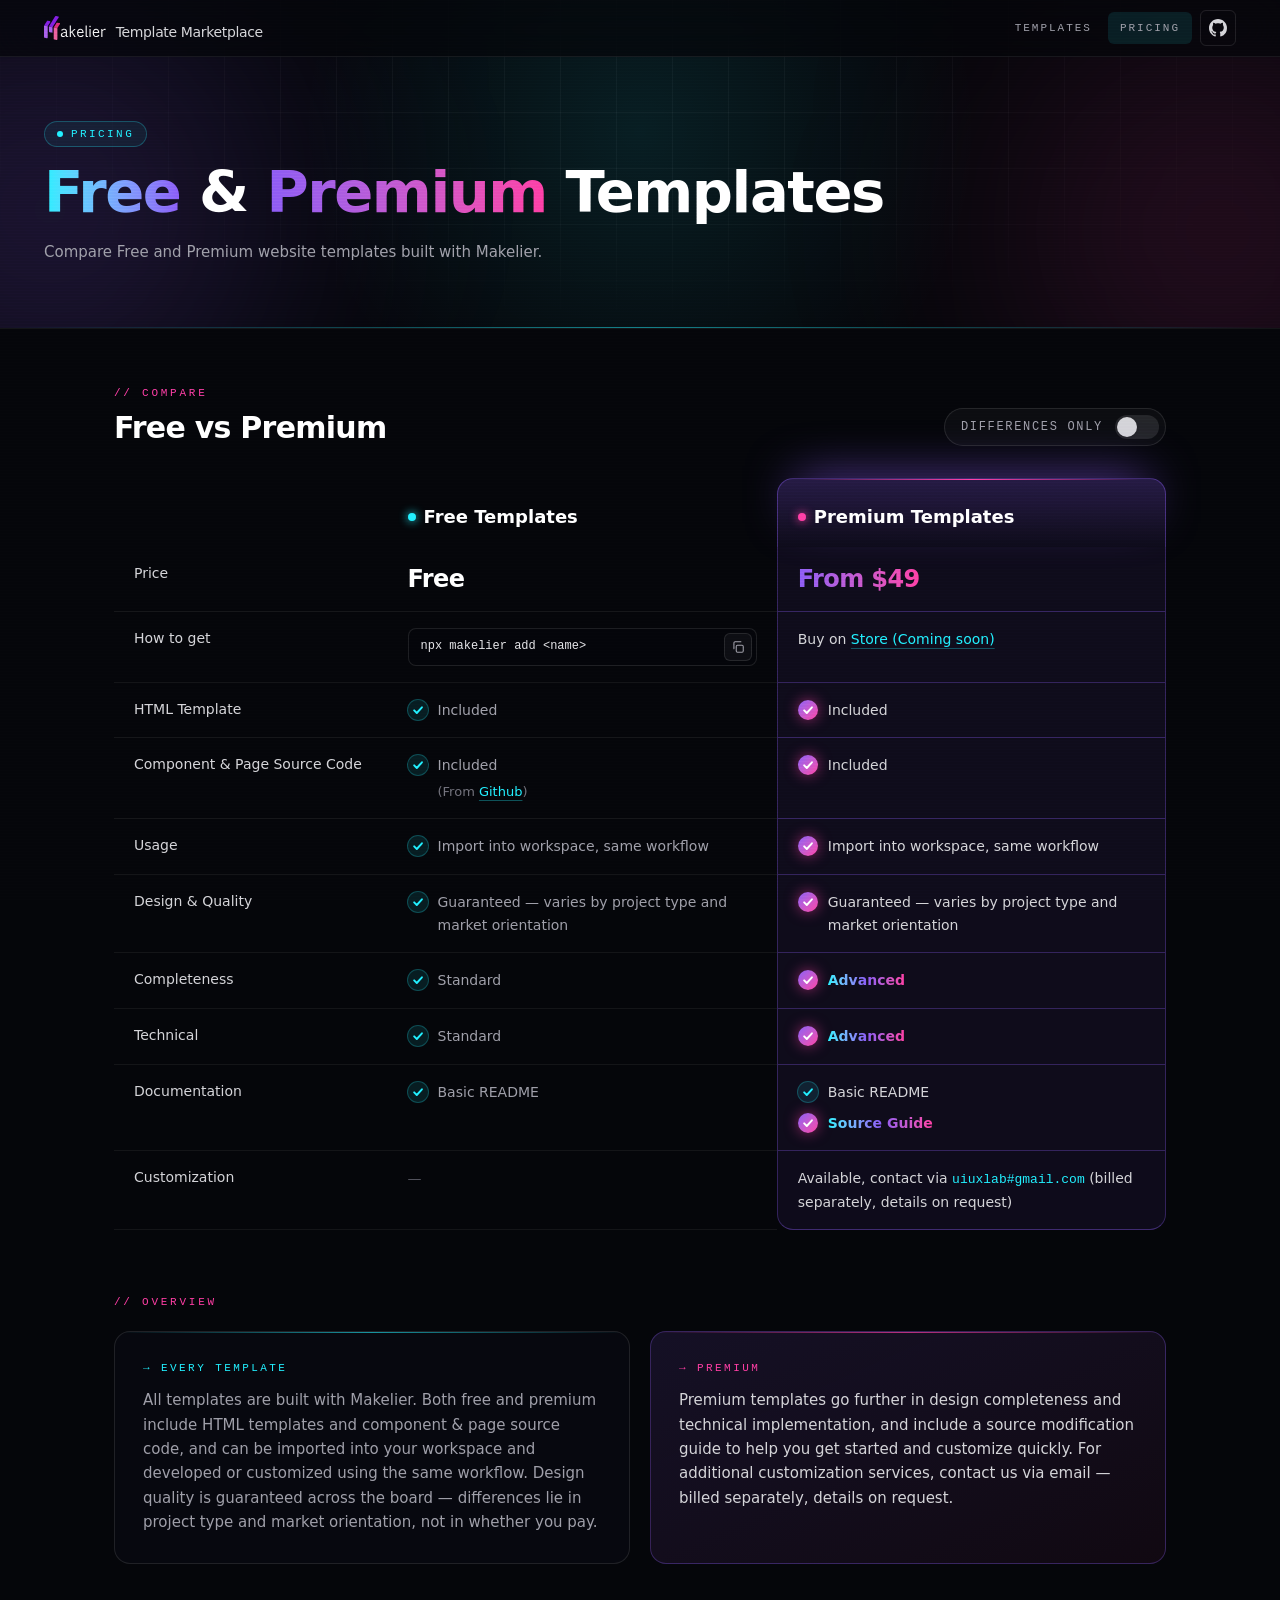
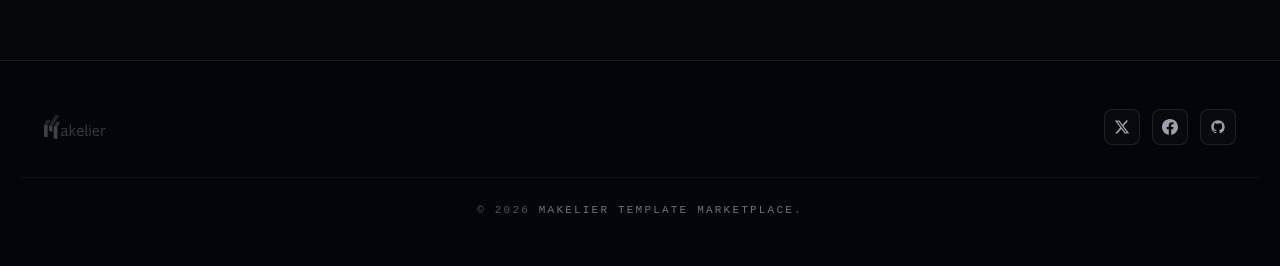
==== pricing.html @ 36bd75e5 "update" ====
<!DOCTYPE html>
<html lang="en-US">
    <head>
        <meta charset="UTF-8">
        <meta name="viewport" content="width=device-width, initial-scale=1">
        <meta name="description" content="Compare Free and Premium website templates built with Makelier.">
        <title>Pricing - Makelier Template Marketplace</title>
        <link rel="stylesheet" href="./assets/pricing-BAOpb6Af.css">
        <link rel="stylesheet" href="./assets/preload-helper-CoSiO9ec.css">
    </head>
    <body class="mkl-page mkl-page--pricing">
        <div
            class="mkl-catalog-root mkl:relative mkl:min-h-screen mkl:overflow-x-clip mkl:bg-ink-950 mkl:font-sans mkl:text-zinc-300">
            <div
                aria-hidden="true"
                class="mkl:pointer-events-none mkl:fixed mkl:inset-0 mkl:z-[70] mkl:opacity-[.06] mkl:mix-blend-overlay mkl:bg-[repeating-linear-gradient(0deg,#fff_0,#fff_1px,transparent_1px,transparent_3px)]"></div>
            <nav
                data-component="site-nav"
                class="mkl:fixed mkl:inset-x-0 mkl:top-0 mkl:z-50 mkl:border-b mkl:border-white/[0.06] mkl:bg-ink-950/70 mkl:backdrop-blur-xl">
                <div
                    class="mkl:mx-auto mkl:flex mkl:h-14 mkl:w-full mkl:max-w-[1240px] mkl:items-center mkl:justify-between mkl:px-6">
                    <a
                        href="./"
                        class="mkl:inline-flex mkl:items-center mkl:gap-2.5 mkl:text-zinc-100 mkl:transition-opacity mkl:hover:opacity-80"
                        title="Makelier Template Marketplace">
                        <svg
                            data-component="logo"
                            class="mkl:h-6 mkl:w-auto mkl:shrink-0"
                            xmlns="http://www.w3.org/2000/svg"
                            height="24"
                            viewBox="0 0 2645 1029">
                            <path
                                fill-rule="evenodd"
                                fill="currentColor"
                                d="M2634.275,605.662 C2627.975,603.984 2619.993,603.142 2610.337,603.142 C2582.407,603.142 2559.203,609.442 2540.728,622.041 C2522.248,634.640 2510.382,647.032 2505.136,659.208 L2505.136,897.327 L2455.370,897.327 L2455.370,604.087 C2454.947,576.1000 2454.317,561.359 2453.480,557.156 L2500.411,557.156 C2501.878,562.619 2502.980,569.913 2503.718,579.047 C2504.452,588.181 2504.821,600.101 2504.821,614.796 C2520.988,595.480 2539.940,580.149 2561.673,568.810 C2583.406,557.471 2606.030,551.802 2629.550,551.802 C2632.276,551.802 2635.165,552.013 2638.212,552.432 C2641.253,552.855 2643.512,553.273 2644.984,553.692 L2634.275,605.662 ZM2235.833,861.421 C2257.458,861.421 2276.357,856.908 2292.529,847.877 C2308.696,838.851 2323.603,825.410 2337.255,807.560 L2373.162,836.538 C2358.250,856.278 2340.139,872.287 2318.829,884.571 C2297.514,896.855 2269.639,902.997 2235.204,902.997 C2190.684,902.997 2154.885,887.199 2127.798,855.594 C2100.710,823.993 2087.166,779.424 2087.166,721.887 C2087.166,671.703 2099.450,630.811 2124.018,599.205 C2148.586,567.605 2184.596,551.802 2232.054,551.802 C2272.159,551.802 2303.868,562.826 2327.176,584.874 C2350.484,606.922 2363.604,637.686 2366.547,677.161 C2367.807,692.073 2368.122,707.714 2367.492,724.092 L2139.452,724.092 C2139.452,761.682 2148.059,793.967 2165.279,820.946 C2182.495,847.931 2206.014,861.421 2235.833,861.421 ZM2316.782,690.075 C2315.940,662.987 2309.222,639.679 2296.623,620.151 C2284.024,600.623 2262.291,590.859 2231.424,590.859 C2201.816,590.859 2179.453,600.992 2164.335,621.253 C2149.216,641.520 2141.130,664.459 2140.082,690.075 L2316.782,690.075 ZM1974.721,477.153 C1966.738,477.153 1959.759,474.269 1953.775,468.491 C1947.790,462.719 1944.798,455.528 1944.798,446.916 C1944.798,439.356 1947.525,432.427 1952.988,426.128 C1958.445,419.828 1965.690,416.678 1974.721,416.678 C1983.540,416.678 1990.627,419.828 1995.981,426.128 C2001.336,432.427 2004.013,439.356 2004.013,446.916 C2004.013,455.528 2001.070,462.719 1995.194,468.491 C1989.313,474.269 1982.487,477.153 1974.721,477.153 ZM1865.740,898.115 C1860.700,899.478 1855.661,900.526 1850.621,901.265 C1845.582,901.998 1840.857,902.367 1836.447,902.367 C1820.069,902.367 1807.312,897.121 1798.178,886.618 C1789.044,876.121 1784.477,860.476 1784.477,839.687 L1784.477,403.764 L1834.243,403.764 L1834.243,827.718 C1834.243,840.529 1836.762,849.245 1841.802,853.861 C1846.842,858.482 1855.661,860.791 1868.260,860.791 C1869.938,860.791 1872.404,860.687 1875.662,860.476 C1878.915,860.269 1882.222,859.954 1885.583,859.531 L1892.828,888.508 C1889.048,890.191 1884.845,891.870 1880.229,893.548 C1875.608,895.231 1870.780,896.752 1865.740,898.115 ZM1564.626,861.421 C1586.250,861.421 1605.149,856.908 1621.321,847.877 C1637.488,838.851 1652.395,825.410 1666.047,807.560 L1701.954,836.538 C1687.042,856.278 1668.931,872.287 1647.621,884.571 C1626.306,896.855 1598.431,902.997 1563.996,902.997 C1519.476,902.997 1483.677,887.199 1456.590,855.594 C1429.502,823.993 1415.958,779.424 1415.958,721.887 C1415.958,671.703 1428.242,630.811 1452.810,599.205 C1477.378,567.605 1513.388,551.802 1560.846,551.802 C1600.951,551.802 1632.660,562.826 1655.968,584.874 C1679.276,606.922 1692.396,637.686 1695.339,677.161 C1696.599,692.073 1696.914,707.714 1696.284,724.092 L1468.244,724.092 C1468.244,761.682 1476.851,793.967 1494.072,820.946 C1511.287,847.931 1534.806,861.421 1564.626,861.421 ZM1645.574,690.075 C1644.732,662.987 1638.014,639.679 1625.415,620.151 C1612.816,600.623 1591.083,590.859 1560.216,590.859 C1530.608,590.859 1508.245,600.992 1493.127,621.253 C1478.008,641.520 1469.922,664.459 1468.874,690.075 L1645.574,690.075 ZM1302.883,897.327 L1188.233,705.509 L1153.585,735.116 L1153.585,897.327 L1103.820,897.327 L1103.820,403.764 L1153.585,403.764 L1153.585,688.500 L1295.008,557.156 L1355.483,557.156 L1218.155,681.256 L1361.783,897.327 L1302.883,897.327 ZM986.650,902.997 C975.099,902.997 964.651,898.637 955.310,889.926 C945.964,881.215 940.240,866.145 938.144,844.727 L936.254,844.727 C918.822,864.049 899.766,878.587 879.086,888.351 C858.401,898.115 836.299,902.997 812.784,902.997 C784.644,902.997 762.335,895.595 745.853,880.791 C729.366,865.988 721.127,844.624 721.127,816.694 C721.127,786.880 730.576,762.519 749.475,743.621 C768.373,724.722 793.778,710.972 825.698,702.359 C857.614,693.751 893.521,689.445 933.419,689.445 L933.419,662.987 C933.419,635.063 927.484,616.056 915.623,605.977 C903.758,595.898 888.270,590.859 869.165,590.859 C845.015,590.859 823.700,595.849 805.225,605.820 C786.745,615.796 773.305,624.669 764.909,632.435 L738.766,598.733 C749.475,587.605 766.902,576.1000 791.051,566.921 C815.196,556.841 841.654,551.802 870.425,551.802 C904.648,551.802 931.948,560.518 952.318,577.945 C972.894,595.376 983.185,619.629 983.185,650.703 L983.185,802.206 C983.185,828.033 985.282,844.781 989.484,852.444 C993.682,860.111 1001.138,863.940 1011.848,863.940 C1018.984,863.940 1026.228,863.207 1033.581,861.735 L1041.455,884.729 C1035.786,890.191 1027.754,894.601 1017.360,897.957 C1006.965,901.314 996.729,902.997 986.650,902.997 ZM933.419,717.163 C886.173,717.793 848.111,725.775 819.241,741.101 C790.367,756.431 775.933,778.479 775.933,807.245 C775.933,825.095 780.815,838.221 790.579,846.617 C800.343,855.018 813.621,859.216 830.423,859.216 C851.418,859.216 871.788,854.491 891.528,845.042 C911.263,835.593 925.230,826.882 933.419,818.899 L933.419,717.163 ZM1999.604,897.327 L1949.838,897.327 L1949.838,557.156 L1999.604,557.156 L1999.604,897.327 Z"></path>
                            <path
                                fill-rule="evenodd"
                                stroke-width="0px"
                                stroke-linecap="butt"
                                stroke-linejoin="miter"
                                fill="rgb(130, 31, 225)"
                                d="M0.756,417.115 L126.853,215.074 C126.853,215.074 133.839,202.717 160.376,207.380 C162.193,207.554 260.369,225.499 260.369,225.499 C260.369,225.499 280.713,235.756 269.485,263.868 C269.469,264.178 159.327,441.260 159.327,441.260 L0.756,417.115 "></path>
                            <path
                                fill-rule="evenodd"
                                stroke-width="0px"
                                stroke-linecap="butt"
                                stroke-linejoin="miter"
                                fill="rgb(168, 96, 235)"
                                d="M0.756,417.115 L1.301,908.302 C1.301,908.302 1.769,924.969 20.705,927.881 C21.507,928.177 136.252,948.819 136.252,948.819 C136.252,948.819 159.633,950.320 159.452,909.422 C159.722,907.855 159.327,441.260 159.327,441.260 L0.756,417.115 Z"></path>
                            <path
                                fill-rule="evenodd"
                                stroke-width="0px"
                                stroke-linecap="butt"
                                stroke-linejoin="miter"
                                fill="rgb(168, 96, 235)"
                                d="M207.586,454.287 L214.813,680.487 C214.813,680.487 217.021,694.510 243.508,699.455 C245.271,699.930 343.500,717.574 343.500,717.574 C343.500,717.574 366.149,715.108 365.493,684.843 C365.588,684.547 364.548,487.319 364.548,487.319 L207.586,454.287 "></path>
                            <path
                                fill-rule="evenodd"
                                stroke-width="0px"
                                stroke-linecap="butt"
                                stroke-linejoin="miter"
                                fill="rgb(130, 31, 225)"
                                d="M207.586,454.287 L480.355,12.626 C480.355,12.626 486.639,-2.818 505.392,1.100 C506.248,1.104 620.940,22.037 620.940,22.037 C620.940,22.037 643.362,28.837 628.848,67.072 C628.552,68.634 364.548,487.319 364.548,487.319 L207.586,454.287 Z"></path>
                            <path
                                fill-rule="evenodd"
                                stroke-width="0px"
                                stroke-linecap="butt"
                                stroke-linejoin="miter"
                                fill="rgb(219, 45, 122)"
                                d="M416.420,496.788 L542.517,294.747 C542.517,294.747 549.502,282.390 576.040,287.053 C577.857,287.227 676.033,305.172 676.033,305.172 C676.033,305.172 696.377,315.428 685.148,343.540 C685.133,343.850 574.991,520.932 574.991,520.932 L416.420,496.788 "></path>
                            <path
                                fill-rule="evenodd"
                                stroke-width="0px"
                                stroke-linecap="butt"
                                stroke-linejoin="miter"
                                fill="rgb(235, 96, 158)"
                                d="M416.420,496.788 L416.965,987.974 C416.965,987.974 417.433,1004.642 436.368,1007.554 C437.171,1007.849 551.916,1028.491 551.916,1028.491 C551.916,1028.491 575.297,1029.992 575.116,989.094 C575.386,987.527 574.991,520.932 574.991,520.932 L416.420,496.788 Z"></path>
                        </svg>
                        <span
                            class="mkl:font-sans mkl:text-xs mkl:font-medium mkl:tracking-tight mkl:text-zinc-300 mkl:whitespace-nowrap mkl:sm:text-sm mkl:pt-2">Template Marketplace</span>
                    </a>
                    <div
                        class="mkl:flex mkl:items-center mkl:gap-0.5 mkl:font-mono mkl:text-[11px] mkl:uppercase mkl:tracking-[.18em] mkl:sm:gap-1"><a
                        href="./"
                        class="mkl:rounded-md mkl:px-3 mkl:py-2 mkl:text-zinc-400 mkl:transition-colors mkl:hover:text-neon-cyan">Templates</a><a
                        href="./pricing.html"
                        aria-current="page"
                        class="mkl:rounded-md mkl:px-2.5 mkl:py-2 mkl:text-zinc-400 mkl:transition-colors mkl:hover:text-neon-cyan mkl:bg-neon-cyan/10 mkl:text-neon-cyan mkl:sm:px-3">Pricing</a><a
                        href="https://github.com/xizon/Makelier"
                        target="_blank"
                        rel="noopener"
                        class="mkl:ml-1 mkl:inline-flex mkl:size-9 mkl:items-center mkl:justify-center mkl:rounded-md mkl:border mkl:border-white/10 mkl:text-zinc-300 mkl:transition-colors mkl:hover:border-neon-cyan/50 mkl:hover:text-neon-cyan mkl:hover:shadow-[0_0_18px_-4px_rgba(34,240,255,.6)] mkl:focus-visible:outline-2 mkl:focus-visible:outline-neon-cyan"><svg width="20" class="mkl:size-[18px]" viewBox="0 0 16 16" fill="currentColor" aria-hidden="true"><path
                        d="M8 0C3.58 0 0 3.58 0 8c0 3.54 2.29 6.53 5.47 7.59.4.07.55-.17.55-.38 0-.19-.01-.82-.01-1.49-2.01.37-2.53-.49-2.69-.94-.09-.23-.48-.94-.82-1.13-.28-.15-.68-.52-.01-.53.63-.01 1.08.58 1.23.82.72 1.21 1.87.87 2.33.66.07-.52.28-.87.51-1.07-1.78-.2-3.64-.89-3.64-3.95 0-.87.31-1.59.82-2.15-.08-.2-.36-1.02.08-2.12 0 0 .67-.21 2.2.82.64-.18 1.32-.27 2-.27.68 0 1.36.09 2 .27 1.53-1.04 2.2-.82 2.2-.82.44 1.1.16 1.92.08 2.12.51.56.82 1.27.82 2.15 0 3.07-1.87 3.75-3.65 3.95.29.25.54.73.54 1.48 0 1.07-.01 1.93-.01 2.2 0 .21.15.46.55.38A8.013 8.013 0 0016 8c0-4.42-3.58-8-8-8z"></path></svg></a></div>
                </div>
            </nav>
            <header
                data-component="pricing-hero"
                id="mkl-pricing-hero"
                class="mkl:relative mkl:isolate mkl:overflow-hidden mkl:border-b mkl:border-white/[0.06] mkl:pt-14">
                <div aria-hidden="true" class="mkl:pointer-events-none mkl:absolute mkl:inset-0 mkl:-z-10">
                    <div
                        class="mkl:absolute mkl:inset-0 mkl:bg-[linear-gradient(rgba(255,255,255,.04)_1px,transparent_1px),linear-gradient(90deg,rgba(255,255,255,.04)_1px,transparent_1px)] mkl:bg-[size:56px_56px] mkl:[mask-image:radial-gradient(ellipse_75%_90%_at_50%_30%,#000_25%,transparent_80%)]"></div>
                    <div
                        class="mkl:absolute mkl:inset-0 mkl:bg-[radial-gradient(520px_circle_at_var(--mx,50%)_var(--my,40%),rgba(34,240,255,.10),transparent_65%)]"></div>
                    <div
                        class="mkl:absolute mkl:-left-40 mkl:top-0 mkl:size-[420px] mkl:rounded-full mkl:bg-neon-violet/20 mkl:blur-[130px]"></div>
                    <div
                        class="mkl:absolute mkl:-right-32 mkl:top-10 mkl:size-[380px] mkl:rounded-full mkl:bg-neon-pink/15 mkl:blur-[130px]"></div>
                    <div
                        class="mkl:absolute mkl:inset-x-0 mkl:bottom-0 mkl:h-px mkl:bg-linear-to-r mkl:from-transparent mkl:via-neon-cyan/50 mkl:to-transparent"></div>
                </div>
                <div class="mkl:mx-auto mkl:w-full mkl:max-w-[1240px] mkl:px-6 mkl:py-14 mkl:sm:py-16">
                    <p
                        data-hero-in="true"
                        class="mkl:mb-4 mkl:inline-flex mkl:items-center mkl:gap-2 mkl:rounded-full mkl:border mkl:border-neon-cyan/25 mkl:bg-neon-cyan/[0.06] mkl:px-3 mkl:py-1 mkl:font-mono mkl:text-[11px] mkl:uppercase mkl:tracking-[.22em] mkl:text-neon-cyan"><span class="mkl:size-1.5 mkl:animate-pulse-dot mkl:rounded-full mkl:bg-neon-cyan"></span>Pricing</p>
                    <h1
                        data-hero-in="true"
                        class="mkl:text-[clamp(2.1rem,4.6vw,3.6rem)] mkl:font-extrabold mkl:leading-[1.05] mkl:tracking-tight mkl:text-white"><span
                        class="mkl:bg-linear-to-r mkl:from-neon-cyan mkl:to-neon-violet mkl:bg-clip-text mkl:text-transparent">Free</span> &amp; <span
                        class="mkl:bg-linear-to-r mkl:from-neon-violet mkl:to-neon-pink mkl:bg-clip-text mkl:text-transparent">Premium</span> Templates</h1>
                    <p
                        data-hero-in="true"
                        class="mkl:mt-4 mkl:max-w-xl mkl:text-[15px] mkl:leading-relaxed mkl:text-zinc-400">Compare Free and Premium website templates built with Makelier.</p>
                </div>
            </header>
            <main class="mkl:relative">
                <section
                    data-component="pricing-table"
                    class="mkl:mx-auto mkl:w-full mkl:max-w-[1100px] mkl:px-6 mkl:pb-16 mkl:pt-14"
                    aria-labelledby="mkl-pricing-table-title">
                    <div
                        class="mkl:mb-8 mkl:flex mkl:flex-col mkl:gap-4 mkl:sm:flex-row mkl:sm:items-end mkl:sm:justify-between">
                        <div>
                            <p
                                class="mkl:font-mono mkl:text-[11px] mkl:uppercase mkl:tracking-[.25em] mkl:text-neon-pink">// Compare</p>
                            <h2
                                id="mkl-pricing-table-title"
                                class="mkl:mt-2 mkl:text-2xl mkl:font-bold mkl:tracking-tight mkl:text-white mkl:sm:text-3xl">Free vs Premium</h2>
                        </div>
                        <div class="mkl:flex mkl:flex-wrap mkl:items-center mkl:gap-3">
                            <div
                                role="group"
                                class="mkl:inline-flex mkl:rounded-full mkl:border mkl:border-white/10 mkl:bg-white/[0.03] mkl:p-1 mkl:md:hidden">
                                <button
                                    type="button"
                                    data-view-btn="free"
                                    aria-pressed="true"
                                    class="mkl:cursor-pointer mkl:rounded-full mkl:px-4 mkl:py-1.5 mkl:font-mono mkl:text-xs mkl:uppercase mkl:tracking-[.14em] mkl:text-zinc-400 mkl:transition-[color,background-color] mkl:aria-pressed:bg-neon-cyan mkl:aria-pressed:text-ink-950">Free</button>
                                <button
                                    type="button"
                                    data-view-btn="premium"
                                    aria-pressed="false"
                                    class="mkl:cursor-pointer mkl:rounded-full mkl:px-4 mkl:py-1.5 mkl:font-mono mkl:text-xs mkl:uppercase mkl:tracking-[.14em] mkl:text-zinc-400 mkl:transition-[color,background-color] mkl:aria-pressed:bg-neon-pink mkl:aria-pressed:text-white">Premium</button>
                            </div>
                            <button
                                id="mkl-diff-toggle"
                                type="button"
                                role="switch"
                                aria-checked="false"
                                class="mkl:group mkl:inline-flex mkl:cursor-pointer mkl:items-center mkl:gap-3 mkl:rounded-full mkl:border mkl:border-white/10 mkl:bg-white/[0.03] mkl:py-1.5 mkl:pl-4 mkl:pr-1.5 mkl:font-mono mkl:text-xs mkl:uppercase mkl:tracking-[.14em] mkl:text-zinc-400 mkl:transition-colors mkl:hover:border-white/25 mkl:hover:text-white mkl:focus-visible:outline-2 mkl:focus-visible:outline-offset-2 mkl:focus-visible:outline-neon-cyan mkl:aria-checked:border-neon-cyan/40 mkl:aria-checked:text-neon-cyan">Differences only<span
                                class="mkl:relative mkl:h-6 mkl:w-11 mkl:rounded-full mkl:bg-white/10 mkl:transition-colors mkl:duration-300 mkl:group-aria-checked:bg-neon-cyan/80"><span
                                class="mkl:absolute mkl:left-0.5 mkl:top-0.5 mkl:size-5 mkl:rounded-full mkl:bg-zinc-300 mkl:shadow mkl:transition-all mkl:duration-300 mkl:group-aria-checked:left-[22px] mkl:group-aria-checked:bg-ink-950"></span></span></button>
                        </div>
                    </div>
                    <table
                        id="mkl-pricing-table"
                        data-view="free"
                        class="mkl:group/table mkl:w-full mkl:table-fixed mkl:border-separate mkl:border-spacing-0 mkl:text-left">
                        <thead>
                            <tr>
                                <th scope="col" class="mkl:w-[30%] mkl:p-0 mkl:md:w-[26%]"><span class="mkl:sr-only">Feature</span></th>
                                <th
                                    scope="col"
                                    data-col="free"
                                    class="mkl:px-4 mkl:pb-4 mkl:pt-2 mkl:align-bottom mkl:md:px-5 mkl:group-data-[focus=premium]/table:opacity-40 mkl:max-md:group-data-[view=premium]/table:hidden"><span
                                    class="mkl:flex mkl:items-center mkl:gap-2 mkl:text-base mkl:font-semibold mkl:text-white mkl:sm:text-lg"><span
                                    class="mkl:size-2 mkl:rounded-full mkl:bg-neon-cyan mkl:shadow-[0_0_10px_#22f0ff]"
                                    aria-hidden="true"></span>Free Templates</span></th>
                                <th
                                    scope="col"
                                    data-col="premium"
                                    class="mkl:relative mkl:rounded-t-2xl mkl:border-x mkl:border-t mkl:border-neon-violet/40 mkl:bg-linear-to-b mkl:from-neon-violet/25 mkl:to-neon-violet/[0.07] mkl:px-4 mkl:pb-4 mkl:pt-6 mkl:align-bottom mkl:shadow-[0_-18px_50px_-20px_rgba(139,92,246,.7)] mkl:md:px-5 mkl:group-data-[focus=free]/table:opacity-50 mkl:max-md:group-data-[view=free]/table:hidden"><span
                                    aria-hidden="true"
                                    class="mkl:absolute mkl:inset-x-6 mkl:top-0 mkl:h-px mkl:bg-linear-to-r mkl:from-transparent mkl:via-neon-pink mkl:to-transparent"></span><span
                                    class="mkl:flex mkl:items-center mkl:gap-2 mkl:text-base mkl:font-semibold mkl:text-white mkl:sm:text-lg"><span
                                    class="mkl:size-2 mkl:rounded-full mkl:bg-neon-pink mkl:shadow-[0_0_10px_#ff3ea5]"
                                    aria-hidden="true"></span>Premium Templates</span></th>
                            </tr>
                        </thead>
                        <tbody>
                            <tr data-row="true" data-same="false" class="mkl:group/row">
                                <th
                                    scope="row"
                                    class="mkl:border-b mkl:border-white/[0.06] mkl:px-4 mkl:py-4 mkl:text-left mkl:align-top mkl:text-sm mkl:font-medium mkl:text-zinc-300 mkl:transition-colors mkl:duration-200 mkl:group-hover/row:bg-white/[0.04] mkl:group-hover/row:text-white mkl:group-hover/row:shadow-[inset_2px_0_0_#22f0ff] mkl:md:px-5">Price</th>
                                <td
                                    data-col="free"
                                    class="mkl:border-b mkl:border-white/[0.06] mkl:px-4 mkl:py-4 mkl:align-top mkl:text-sm mkl:leading-relaxed mkl:text-zinc-400 mkl:transition-[background-color,opacity,color] mkl:duration-300 mkl:group-hover/row:bg-white/[0.04] mkl:group-hover/row:text-zinc-200 mkl:md:px-5 mkl:group-data-[focus=premium]/table:opacity-40 mkl:max-md:group-data-[view=premium]/table:hidden"><span class="mkl:text-2xl mkl:font-extrabold mkl:tracking-tight mkl:text-white">Free</span></td>
                                <td
                                    data-col="premium"
                                    class="mkl:border-x mkl:border-b mkl:border-neon-violet/30 mkl:bg-neon-violet/[0.07] mkl:px-4 mkl:py-4 mkl:align-top mkl:text-sm mkl:leading-relaxed mkl:text-zinc-300 mkl:transition-[background-color,opacity,color] mkl:duration-300 mkl:group-hover/row:bg-neon-violet/[0.14] mkl:group-hover/row:text-white mkl:md:px-5 mkl:group-data-[focus=free]/table:opacity-50 mkl:max-md:group-data-[view=free]/table:hidden"><span class="mkl:text-2xl mkl:font-extrabold mkl:tracking-tight mkl:text-white"><span
                                    class="mkl:bg-linear-to-r mkl:from-neon-violet mkl:to-neon-pink mkl:bg-clip-text mkl:text-transparent">From $<span data-count="49">49</span></span></span></td>
                            </tr>
                            <tr data-row="true" data-same="false" class="mkl:group/row">
                                <th
                                    scope="row"
                                    class="mkl:border-b mkl:border-white/[0.06] mkl:px-4 mkl:py-4 mkl:text-left mkl:align-top mkl:text-sm mkl:font-medium mkl:text-zinc-300 mkl:transition-colors mkl:duration-200 mkl:group-hover/row:bg-white/[0.04] mkl:group-hover/row:text-white mkl:group-hover/row:shadow-[inset_2px_0_0_#22f0ff] mkl:md:px-5">How to get</th>
                                <td
                                    data-col="free"
                                    class="mkl:border-b mkl:border-white/[0.06] mkl:px-4 mkl:py-4 mkl:align-top mkl:text-sm mkl:leading-relaxed mkl:text-zinc-400 mkl:transition-[background-color,opacity,color] mkl:duration-300 mkl:group-hover/row:bg-white/[0.04] mkl:group-hover/row:text-zinc-200 mkl:md:px-5 mkl:group-data-[focus=premium]/table:opacity-40 mkl:max-md:group-data-[view=premium]/table:hidden"><span
                                    class="mkl:flex mkl:items-center mkl:gap-2 mkl:rounded-lg mkl:border mkl:border-white/10 mkl:bg-ink-950/70 mkl:py-1 mkl:pl-3 mkl:pr-1 mkl:font-mono mkl:text-[12px]"><code
                                    class="mkl:min-w-0 mkl:flex-1 mkl:overflow-x-auto mkl:whitespace-nowrap mkl:text-zinc-200 mkl:[scrollbar-width:none] mkl:[&amp;::-webkit-scrollbar]:hidden">npx makelier add &lt;name&gt;</code><button
                                    type="button"
                                    data-copy="npx makelier add &lt;name>"
                                    class="mkl:inline-flex mkl:shrink-0 mkl:cursor-pointer mkl:items-center mkl:rounded-md mkl:border mkl:border-white/10 mkl:bg-white/[0.04] mkl:p-1.5 mkl:text-zinc-400 mkl:transition-colors mkl:hover:border-neon-cyan/50 mkl:hover:text-neon-cyan mkl:focus-visible:outline-2 mkl:focus-visible:outline-neon-cyan mkl:data-[copied=true]:border-neon-lime/60 mkl:data-[copied=true]:text-neon-lime"><svg
                                    class="mkl:size-3.5"
                                    viewBox="0 0 24 24"
                                    fill="none"
                                    stroke="currentColor"
                                    stroke-width="1.8"
                                    stroke-linecap="round"
                                    stroke-linejoin="round"
                                    aria-hidden="true"><rect x="9" y="9" width="12" height="12" rx="2"></rect><path d="M5 15V5a2 2 0 0 1 2-2h10"></path></svg><span class="mkl-copy__label mkl:sr-only" data-label="Copy">Copy</span></button></span></td>
                                <td
                                    data-col="premium"
                                    class="mkl:border-x mkl:border-b mkl:border-neon-violet/30 mkl:bg-neon-violet/[0.07] mkl:px-4 mkl:py-4 mkl:align-top mkl:text-sm mkl:leading-relaxed mkl:text-zinc-300 mkl:transition-[background-color,opacity,color] mkl:duration-300 mkl:group-hover/row:bg-neon-violet/[0.14] mkl:group-hover/row:text-white mkl:md:px-5 mkl:group-data-[focus=free]/table:opacity-50 mkl:max-md:group-data-[view=free]/table:hidden"><span>Buy on <a
                                    class="mkl:text-neon-cyan mkl:underline mkl:decoration-neon-cyan/30 mkl:underline-offset-4 mkl:transition-colors mkl:hover:decoration-neon-cyan"
                                    href="#store">Store (Coming soon)</a></span></td>
                            </tr>
                            <tr data-row="true" data-same="true" class="mkl:group/row">
                                <th
                                    scope="row"
                                    class="mkl:border-b mkl:border-white/[0.06] mkl:px-4 mkl:py-4 mkl:text-left mkl:align-top mkl:text-sm mkl:font-medium mkl:text-zinc-300 mkl:transition-colors mkl:duration-200 mkl:group-hover/row:bg-white/[0.04] mkl:group-hover/row:text-white mkl:group-hover/row:shadow-[inset_2px_0_0_#22f0ff] mkl:md:px-5">HTML Template</th>
                                <td
                                    data-col="free"
                                    class="mkl:border-b mkl:border-white/[0.06] mkl:px-4 mkl:py-4 mkl:align-top mkl:text-sm mkl:leading-relaxed mkl:text-zinc-400 mkl:transition-[background-color,opacity,color] mkl:duration-300 mkl:group-hover/row:bg-white/[0.04] mkl:group-hover/row:text-zinc-200 mkl:md:px-5 mkl:group-data-[focus=premium]/table:opacity-40 mkl:max-md:group-data-[view=premium]/table:hidden"><span class="mkl:flex mkl:items-start mkl:gap-2.5"><span
                                    aria-hidden="true"
                                    class="mkl:mt-px mkl:inline-grid mkl:size-5 mkl:shrink-0 mkl:place-items-center mkl:rounded-full mkl:bg-neon-cyan/10 mkl:text-neon-cyan mkl:ring-1 mkl:ring-neon-cyan/30"><svg
                                    viewBox="0 0 14 14"
                                    class="mkl:size-3"
                                    fill="none"
                                    stroke="currentColor"
                                    stroke-width="2.2"
                                    stroke-linecap="round"
                                    stroke-linejoin="round"><path data-check="true" pathLength="1" d="M2.5 7.4L5.6 10.5L11.6 3.8"></path></svg></span><span>Included</span></span></td>
                                <td
                                    data-col="premium"
                                    class="mkl:border-x mkl:border-b mkl:border-neon-violet/30 mkl:bg-neon-violet/[0.07] mkl:px-4 mkl:py-4 mkl:align-top mkl:text-sm mkl:leading-relaxed mkl:text-zinc-300 mkl:transition-[background-color,opacity,color] mkl:duration-300 mkl:group-hover/row:bg-neon-violet/[0.14] mkl:group-hover/row:text-white mkl:md:px-5 mkl:group-data-[focus=free]/table:opacity-50 mkl:max-md:group-data-[view=free]/table:hidden"><span class="mkl:flex mkl:items-start mkl:gap-2.5"><span
                                    aria-hidden="true"
                                    class="mkl:mt-px mkl:inline-grid mkl:size-5 mkl:shrink-0 mkl:place-items-center mkl:rounded-full mkl:bg-linear-to-br mkl:from-neon-violet mkl:to-neon-pink mkl:text-white mkl:shadow-[0_0_14px_rgba(255,62,165,.55)]"><svg
                                    viewBox="0 0 14 14"
                                    class="mkl:size-3"
                                    fill="none"
                                    stroke="currentColor"
                                    stroke-width="2.2"
                                    stroke-linecap="round"
                                    stroke-linejoin="round"><path data-check="true" pathLength="1" d="M2.5 7.4L5.6 10.5L11.6 3.8"></path></svg></span><span>Included</span></span></td>
                            </tr>
                            <tr data-row="true" data-same="false" class="mkl:group/row">
                                <th
                                    scope="row"
                                    class="mkl:border-b mkl:border-white/[0.06] mkl:px-4 mkl:py-4 mkl:text-left mkl:align-top mkl:text-sm mkl:font-medium mkl:text-zinc-300 mkl:transition-colors mkl:duration-200 mkl:group-hover/row:bg-white/[0.04] mkl:group-hover/row:text-white mkl:group-hover/row:shadow-[inset_2px_0_0_#22f0ff] mkl:md:px-5">Component &amp; Page Source Code</th>
                                <td
                                    data-col="free"
                                    class="mkl:border-b mkl:border-white/[0.06] mkl:px-4 mkl:py-4 mkl:align-top mkl:text-sm mkl:leading-relaxed mkl:text-zinc-400 mkl:transition-[background-color,opacity,color] mkl:duration-300 mkl:group-hover/row:bg-white/[0.04] mkl:group-hover/row:text-zinc-200 mkl:md:px-5 mkl:group-data-[focus=premium]/table:opacity-40 mkl:max-md:group-data-[view=premium]/table:hidden"><span><span class="mkl:flex mkl:items-start mkl:gap-2.5"><span
                                    aria-hidden="true"
                                    class="mkl:mt-px mkl:inline-grid mkl:size-5 mkl:shrink-0 mkl:place-items-center mkl:rounded-full mkl:bg-neon-cyan/10 mkl:text-neon-cyan mkl:ring-1 mkl:ring-neon-cyan/30"><svg
                                    viewBox="0 0 14 14"
                                    class="mkl:size-3"
                                    fill="none"
                                    stroke="currentColor"
                                    stroke-width="2.2"
                                    stroke-linecap="round"
                                    stroke-linejoin="round"><path data-check="true" pathLength="1" d="M2.5 7.4L5.6 10.5L11.6 3.8"></path></svg></span><span>Included</span></span><span class="mkl:mt-1 mkl:block mkl:pl-[30px] mkl:text-[13px] mkl:text-zinc-500">(From <a
                                    class="mkl:text-neon-cyan mkl:underline mkl:decoration-neon-cyan/30 mkl:underline-offset-4 mkl:transition-colors mkl:hover:decoration-neon-cyan"
                                    href="https://github.com/xizon/Makelier"
                                    target="_blank"
                                    rel="noopener">Github</a>)</span></span></td>
                                <td
                                    data-col="premium"
                                    class="mkl:border-x mkl:border-b mkl:border-neon-violet/30 mkl:bg-neon-violet/[0.07] mkl:px-4 mkl:py-4 mkl:align-top mkl:text-sm mkl:leading-relaxed mkl:text-zinc-300 mkl:transition-[background-color,opacity,color] mkl:duration-300 mkl:group-hover/row:bg-neon-violet/[0.14] mkl:group-hover/row:text-white mkl:md:px-5 mkl:group-data-[focus=free]/table:opacity-50 mkl:max-md:group-data-[view=free]/table:hidden"><span class="mkl:flex mkl:items-start mkl:gap-2.5"><span
                                    aria-hidden="true"
                                    class="mkl:mt-px mkl:inline-grid mkl:size-5 mkl:shrink-0 mkl:place-items-center mkl:rounded-full mkl:bg-linear-to-br mkl:from-neon-violet mkl:to-neon-pink mkl:text-white mkl:shadow-[0_0_14px_rgba(255,62,165,.55)]"><svg
                                    viewBox="0 0 14 14"
                                    class="mkl:size-3"
                                    fill="none"
                                    stroke="currentColor"
                                    stroke-width="2.2"
                                    stroke-linecap="round"
                                    stroke-linejoin="round"><path data-check="true" pathLength="1" d="M2.5 7.4L5.6 10.5L11.6 3.8"></path></svg></span><span>Included</span></span></td>
                            </tr>
                            <tr data-row="true" data-same="true" class="mkl:group/row">
                                <th
                                    scope="row"
                                    class="mkl:border-b mkl:border-white/[0.06] mkl:px-4 mkl:py-4 mkl:text-left mkl:align-top mkl:text-sm mkl:font-medium mkl:text-zinc-300 mkl:transition-colors mkl:duration-200 mkl:group-hover/row:bg-white/[0.04] mkl:group-hover/row:text-white mkl:group-hover/row:shadow-[inset_2px_0_0_#22f0ff] mkl:md:px-5">Usage</th>
                                <td
                                    data-col="free"
                                    class="mkl:border-b mkl:border-white/[0.06] mkl:px-4 mkl:py-4 mkl:align-top mkl:text-sm mkl:leading-relaxed mkl:text-zinc-400 mkl:transition-[background-color,opacity,color] mkl:duration-300 mkl:group-hover/row:bg-white/[0.04] mkl:group-hover/row:text-zinc-200 mkl:md:px-5 mkl:group-data-[focus=premium]/table:opacity-40 mkl:max-md:group-data-[view=premium]/table:hidden"><span class="mkl:flex mkl:items-start mkl:gap-2.5"><span
                                    aria-hidden="true"
                                    class="mkl:mt-px mkl:inline-grid mkl:size-5 mkl:shrink-0 mkl:place-items-center mkl:rounded-full mkl:bg-neon-cyan/10 mkl:text-neon-cyan mkl:ring-1 mkl:ring-neon-cyan/30"><svg
                                    viewBox="0 0 14 14"
                                    class="mkl:size-3"
                                    fill="none"
                                    stroke="currentColor"
                                    stroke-width="2.2"
                                    stroke-linecap="round"
                                    stroke-linejoin="round"><path data-check="true" pathLength="1" d="M2.5 7.4L5.6 10.5L11.6 3.8"></path></svg></span><span>Import into workspace, same workflow</span></span></td>
                                <td
                                    data-col="premium"
                                    class="mkl:border-x mkl:border-b mkl:border-neon-violet/30 mkl:bg-neon-violet/[0.07] mkl:px-4 mkl:py-4 mkl:align-top mkl:text-sm mkl:leading-relaxed mkl:text-zinc-300 mkl:transition-[background-color,opacity,color] mkl:duration-300 mkl:group-hover/row:bg-neon-violet/[0.14] mkl:group-hover/row:text-white mkl:md:px-5 mkl:group-data-[focus=free]/table:opacity-50 mkl:max-md:group-data-[view=free]/table:hidden"><span class="mkl:flex mkl:items-start mkl:gap-2.5"><span
                                    aria-hidden="true"
                                    class="mkl:mt-px mkl:inline-grid mkl:size-5 mkl:shrink-0 mkl:place-items-center mkl:rounded-full mkl:bg-linear-to-br mkl:from-neon-violet mkl:to-neon-pink mkl:text-white mkl:shadow-[0_0_14px_rgba(255,62,165,.55)]"><svg
                                    viewBox="0 0 14 14"
                                    class="mkl:size-3"
                                    fill="none"
                                    stroke="currentColor"
                                    stroke-width="2.2"
                                    stroke-linecap="round"
                                    stroke-linejoin="round"><path data-check="true" pathLength="1" d="M2.5 7.4L5.6 10.5L11.6 3.8"></path></svg></span><span>Import into workspace, same workflow</span></span></td>
                            </tr>
                            <tr data-row="true" data-same="true" class="mkl:group/row">
                                <th
                                    scope="row"
                                    class="mkl:border-b mkl:border-white/[0.06] mkl:px-4 mkl:py-4 mkl:text-left mkl:align-top mkl:text-sm mkl:font-medium mkl:text-zinc-300 mkl:transition-colors mkl:duration-200 mkl:group-hover/row:bg-white/[0.04] mkl:group-hover/row:text-white mkl:group-hover/row:shadow-[inset_2px_0_0_#22f0ff] mkl:md:px-5">Design &amp; Quality</th>
                                <td
                                    data-col="free"
                                    class="mkl:border-b mkl:border-white/[0.06] mkl:px-4 mkl:py-4 mkl:align-top mkl:text-sm mkl:leading-relaxed mkl:text-zinc-400 mkl:transition-[background-color,opacity,color] mkl:duration-300 mkl:group-hover/row:bg-white/[0.04] mkl:group-hover/row:text-zinc-200 mkl:md:px-5 mkl:group-data-[focus=premium]/table:opacity-40 mkl:max-md:group-data-[view=premium]/table:hidden"><span class="mkl:flex mkl:items-start mkl:gap-2.5"><span
                                    aria-hidden="true"
                                    class="mkl:mt-px mkl:inline-grid mkl:size-5 mkl:shrink-0 mkl:place-items-center mkl:rounded-full mkl:bg-neon-cyan/10 mkl:text-neon-cyan mkl:ring-1 mkl:ring-neon-cyan/30"><svg
                                    viewBox="0 0 14 14"
                                    class="mkl:size-3"
                                    fill="none"
                                    stroke="currentColor"
                                    stroke-width="2.2"
                                    stroke-linecap="round"
                                    stroke-linejoin="round"><path data-check="true" pathLength="1" d="M2.5 7.4L5.6 10.5L11.6 3.8"></path></svg></span><span>Guaranteed — varies by project type and market orientation</span></span></td>
                                <td
                                    data-col="premium"
                                    class="mkl:border-x mkl:border-b mkl:border-neon-violet/30 mkl:bg-neon-violet/[0.07] mkl:px-4 mkl:py-4 mkl:align-top mkl:text-sm mkl:leading-relaxed mkl:text-zinc-300 mkl:transition-[background-color,opacity,color] mkl:duration-300 mkl:group-hover/row:bg-neon-violet/[0.14] mkl:group-hover/row:text-white mkl:md:px-5 mkl:group-data-[focus=free]/table:opacity-50 mkl:max-md:group-data-[view=free]/table:hidden"><span class="mkl:flex mkl:items-start mkl:gap-2.5"><span
                                    aria-hidden="true"
                                    class="mkl:mt-px mkl:inline-grid mkl:size-5 mkl:shrink-0 mkl:place-items-center mkl:rounded-full mkl:bg-linear-to-br mkl:from-neon-violet mkl:to-neon-pink mkl:text-white mkl:shadow-[0_0_14px_rgba(255,62,165,.55)]"><svg
                                    viewBox="0 0 14 14"
                                    class="mkl:size-3"
                                    fill="none"
                                    stroke="currentColor"
                                    stroke-width="2.2"
                                    stroke-linecap="round"
                                    stroke-linejoin="round"><path data-check="true" pathLength="1" d="M2.5 7.4L5.6 10.5L11.6 3.8"></path></svg></span><span>Guaranteed — varies by project type and market orientation</span></span></td>
                            </tr>
                            <tr data-row="true" data-same="false" class="mkl:group/row">
                                <th
                                    scope="row"
                                    class="mkl:border-b mkl:border-white/[0.06] mkl:px-4 mkl:py-4 mkl:text-left mkl:align-top mkl:text-sm mkl:font-medium mkl:text-zinc-300 mkl:transition-colors mkl:duration-200 mkl:group-hover/row:bg-white/[0.04] mkl:group-hover/row:text-white mkl:group-hover/row:shadow-[inset_2px_0_0_#22f0ff] mkl:md:px-5">Completeness</th>
                                <td
                                    data-col="free"
                                    class="mkl:border-b mkl:border-white/[0.06] mkl:px-4 mkl:py-4 mkl:align-top mkl:text-sm mkl:leading-relaxed mkl:text-zinc-400 mkl:transition-[background-color,opacity,color] mkl:duration-300 mkl:group-hover/row:bg-white/[0.04] mkl:group-hover/row:text-zinc-200 mkl:md:px-5 mkl:group-data-[focus=premium]/table:opacity-40 mkl:max-md:group-data-[view=premium]/table:hidden"><span class="mkl:flex mkl:items-start mkl:gap-2.5"><span
                                    aria-hidden="true"
                                    class="mkl:mt-px mkl:inline-grid mkl:size-5 mkl:shrink-0 mkl:place-items-center mkl:rounded-full mkl:bg-neon-cyan/10 mkl:text-neon-cyan mkl:ring-1 mkl:ring-neon-cyan/30"><svg
                                    viewBox="0 0 14 14"
                                    class="mkl:size-3"
                                    fill="none"
                                    stroke="currentColor"
                                    stroke-width="2.2"
                                    stroke-linecap="round"
                                    stroke-linejoin="round"><path data-check="true" pathLength="1" d="M2.5 7.4L5.6 10.5L11.6 3.8"></path></svg></span><span>Standard</span></span></td>
                                <td
                                    data-col="premium"
                                    class="mkl:border-x mkl:border-b mkl:border-neon-violet/30 mkl:bg-neon-violet/[0.07] mkl:px-4 mkl:py-4 mkl:align-top mkl:text-sm mkl:leading-relaxed mkl:text-zinc-300 mkl:transition-[background-color,opacity,color] mkl:duration-300 mkl:group-hover/row:bg-neon-violet/[0.14] mkl:group-hover/row:text-white mkl:md:px-5 mkl:group-data-[focus=free]/table:opacity-50 mkl:max-md:group-data-[view=free]/table:hidden"><span class="mkl:flex mkl:items-start mkl:gap-2.5"><span
                                    aria-hidden="true"
                                    class="mkl:mt-px mkl:inline-grid mkl:size-5 mkl:shrink-0 mkl:place-items-center mkl:rounded-full mkl:bg-linear-to-br mkl:from-neon-violet mkl:to-neon-pink mkl:text-white mkl:shadow-[0_0_14px_rgba(255,62,165,.55)]"><svg
                                    viewBox="0 0 14 14"
                                    class="mkl:size-3"
                                    fill="none"
                                    stroke="currentColor"
                                    stroke-width="2.2"
                                    stroke-linecap="round"
                                    stroke-linejoin="round"><path data-check="true" pathLength="1" d="M2.5 7.4L5.6 10.5L11.6 3.8"></path></svg></span><span><strong
                                    class="mkl:bg-linear-to-r mkl:from-neon-cyan mkl:via-neon-violet mkl:to-neon-pink mkl:bg-clip-text mkl:font-semibold mkl:text-transparent">Advanced</strong></span></span></td>
                            </tr>
                            <tr data-row="true" data-same="false" class="mkl:group/row">
                                <th
                                    scope="row"
                                    class="mkl:border-b mkl:border-white/[0.06] mkl:px-4 mkl:py-4 mkl:text-left mkl:align-top mkl:text-sm mkl:font-medium mkl:text-zinc-300 mkl:transition-colors mkl:duration-200 mkl:group-hover/row:bg-white/[0.04] mkl:group-hover/row:text-white mkl:group-hover/row:shadow-[inset_2px_0_0_#22f0ff] mkl:md:px-5">Technical</th>
                                <td
                                    data-col="free"
                                    class="mkl:border-b mkl:border-white/[0.06] mkl:px-4 mkl:py-4 mkl:align-top mkl:text-sm mkl:leading-relaxed mkl:text-zinc-400 mkl:transition-[background-color,opacity,color] mkl:duration-300 mkl:group-hover/row:bg-white/[0.04] mkl:group-hover/row:text-zinc-200 mkl:md:px-5 mkl:group-data-[focus=premium]/table:opacity-40 mkl:max-md:group-data-[view=premium]/table:hidden"><span class="mkl:flex mkl:items-start mkl:gap-2.5"><span
                                    aria-hidden="true"
                                    class="mkl:mt-px mkl:inline-grid mkl:size-5 mkl:shrink-0 mkl:place-items-center mkl:rounded-full mkl:bg-neon-cyan/10 mkl:text-neon-cyan mkl:ring-1 mkl:ring-neon-cyan/30"><svg
                                    viewBox="0 0 14 14"
                                    class="mkl:size-3"
                                    fill="none"
                                    stroke="currentColor"
                                    stroke-width="2.2"
                                    stroke-linecap="round"
                                    stroke-linejoin="round"><path data-check="true" pathLength="1" d="M2.5 7.4L5.6 10.5L11.6 3.8"></path></svg></span><span>Standard</span></span></td>
                                <td
                                    data-col="premium"
                                    class="mkl:border-x mkl:border-b mkl:border-neon-violet/30 mkl:bg-neon-violet/[0.07] mkl:px-4 mkl:py-4 mkl:align-top mkl:text-sm mkl:leading-relaxed mkl:text-zinc-300 mkl:transition-[background-color,opacity,color] mkl:duration-300 mkl:group-hover/row:bg-neon-violet/[0.14] mkl:group-hover/row:text-white mkl:md:px-5 mkl:group-data-[focus=free]/table:opacity-50 mkl:max-md:group-data-[view=free]/table:hidden"><span class="mkl:flex mkl:items-start mkl:gap-2.5"><span
                                    aria-hidden="true"
                                    class="mkl:mt-px mkl:inline-grid mkl:size-5 mkl:shrink-0 mkl:place-items-center mkl:rounded-full mkl:bg-linear-to-br mkl:from-neon-violet mkl:to-neon-pink mkl:text-white mkl:shadow-[0_0_14px_rgba(255,62,165,.55)]"><svg
                                    viewBox="0 0 14 14"
                                    class="mkl:size-3"
                                    fill="none"
                                    stroke="currentColor"
                                    stroke-width="2.2"
                                    stroke-linecap="round"
                                    stroke-linejoin="round"><path data-check="true" pathLength="1" d="M2.5 7.4L5.6 10.5L11.6 3.8"></path></svg></span><span><strong
                                    class="mkl:bg-linear-to-r mkl:from-neon-cyan mkl:via-neon-violet mkl:to-neon-pink mkl:bg-clip-text mkl:font-semibold mkl:text-transparent">Advanced</strong></span></span></td>
                            </tr>
                            <tr data-row="true" data-same="false" class="mkl:group/row">
                                <th
                                    scope="row"
                                    class="mkl:border-b mkl:border-white/[0.06] mkl:px-4 mkl:py-4 mkl:text-left mkl:align-top mkl:text-sm mkl:font-medium mkl:text-zinc-300 mkl:transition-colors mkl:duration-200 mkl:group-hover/row:bg-white/[0.04] mkl:group-hover/row:text-white mkl:group-hover/row:shadow-[inset_2px_0_0_#22f0ff] mkl:md:px-5">Documentation</th>
                                <td
                                    data-col="free"
                                    class="mkl:border-b mkl:border-white/[0.06] mkl:px-4 mkl:py-4 mkl:align-top mkl:text-sm mkl:leading-relaxed mkl:text-zinc-400 mkl:transition-[background-color,opacity,color] mkl:duration-300 mkl:group-hover/row:bg-white/[0.04] mkl:group-hover/row:text-zinc-200 mkl:md:px-5 mkl:group-data-[focus=premium]/table:opacity-40 mkl:max-md:group-data-[view=premium]/table:hidden"><span class="mkl:flex mkl:items-start mkl:gap-2.5"><span
                                    aria-hidden="true"
                                    class="mkl:mt-px mkl:inline-grid mkl:size-5 mkl:shrink-0 mkl:place-items-center mkl:rounded-full mkl:bg-neon-cyan/10 mkl:text-neon-cyan mkl:ring-1 mkl:ring-neon-cyan/30"><svg
                                    viewBox="0 0 14 14"
                                    class="mkl:size-3"
                                    fill="none"
                                    stroke="currentColor"
                                    stroke-width="2.2"
                                    stroke-linecap="round"
                                    stroke-linejoin="round"><path data-check="true" pathLength="1" d="M2.5 7.4L5.6 10.5L11.6 3.8"></path></svg></span><span>Basic README</span></span></td>
                                <td
                                    data-col="premium"
                                    class="mkl:border-x mkl:border-b mkl:border-neon-violet/30 mkl:bg-neon-violet/[0.07] mkl:px-4 mkl:py-4 mkl:align-top mkl:text-sm mkl:leading-relaxed mkl:text-zinc-300 mkl:transition-[background-color,opacity,color] mkl:duration-300 mkl:group-hover/row:bg-neon-violet/[0.14] mkl:group-hover/row:text-white mkl:md:px-5 mkl:group-data-[focus=free]/table:opacity-50 mkl:max-md:group-data-[view=free]/table:hidden"><span class="mkl:flex mkl:flex-col mkl:gap-2"><span class="mkl:flex mkl:items-start mkl:gap-2.5"><span
                                    aria-hidden="true"
                                    class="mkl:mt-px mkl:inline-grid mkl:size-5 mkl:shrink-0 mkl:place-items-center mkl:rounded-full mkl:bg-neon-cyan/10 mkl:text-neon-cyan mkl:ring-1 mkl:ring-neon-cyan/30"><svg
                                    viewBox="0 0 14 14"
                                    class="mkl:size-3"
                                    fill="none"
                                    stroke="currentColor"
                                    stroke-width="2.2"
                                    stroke-linecap="round"
                                    stroke-linejoin="round"><path data-check="true" pathLength="1" d="M2.5 7.4L5.6 10.5L11.6 3.8"></path></svg></span><span>Basic README</span></span><span class="mkl:flex mkl:items-start mkl:gap-2.5"><span
                                    aria-hidden="true"
                                    class="mkl:mt-px mkl:inline-grid mkl:size-5 mkl:shrink-0 mkl:place-items-center mkl:rounded-full mkl:bg-linear-to-br mkl:from-neon-violet mkl:to-neon-pink mkl:text-white mkl:shadow-[0_0_14px_rgba(255,62,165,.55)]"><svg
                                    viewBox="0 0 14 14"
                                    class="mkl:size-3"
                                    fill="none"
                                    stroke="currentColor"
                                    stroke-width="2.2"
                                    stroke-linecap="round"
                                    stroke-linejoin="round"><path data-check="true" pathLength="1" d="M2.5 7.4L5.6 10.5L11.6 3.8"></path></svg></span><span><strong
                                    class="mkl:bg-linear-to-r mkl:from-neon-cyan mkl:via-neon-violet mkl:to-neon-pink mkl:bg-clip-text mkl:font-semibold mkl:text-transparent">Source Guide</strong></span></span></span></td>
                            </tr>
                            <tr data-row="true" data-same="false" class="mkl:group/row">
                                <th
                                    scope="row"
                                    class="mkl:border-b mkl:border-white/[0.06] mkl:px-4 mkl:py-4 mkl:text-left mkl:align-top mkl:text-sm mkl:font-medium mkl:text-zinc-300 mkl:transition-colors mkl:duration-200 mkl:group-hover/row:bg-white/[0.04] mkl:group-hover/row:text-white mkl:group-hover/row:shadow-[inset_2px_0_0_#22f0ff] mkl:md:px-5">Customization</th>
                                <td
                                    data-col="free"
                                    class="mkl:border-b mkl:border-white/[0.06] mkl:px-4 mkl:py-4 mkl:align-top mkl:text-sm mkl:leading-relaxed mkl:text-zinc-400 mkl:transition-[background-color,opacity,color] mkl:duration-300 mkl:group-hover/row:bg-white/[0.04] mkl:group-hover/row:text-zinc-200 mkl:md:px-5 mkl:group-data-[focus=premium]/table:opacity-40 mkl:max-md:group-data-[view=premium]/table:hidden"><span class="mkl:text-zinc-600">—</span></td>
                                <td
                                    data-col="premium"
                                    class="mkl:border-x mkl:border-b mkl:border-neon-violet/30 mkl:bg-neon-violet/[0.07] mkl:px-4 mkl:py-4 mkl:align-top mkl:text-sm mkl:leading-relaxed mkl:text-zinc-300 mkl:transition-[background-color,opacity,color] mkl:duration-300 mkl:group-hover/row:bg-neon-violet/[0.14] mkl:group-hover/row:text-white mkl:md:px-5 mkl:group-data-[focus=free]/table:opacity-50 mkl:max-md:group-data-[view=free]/table:hidden mkl:rounded-b-2xl mkl:border-b-neon-violet/40"><span>Available, contact via <i class="mkl:font-mono mkl:text-[13px] mkl:not-italic mkl:text-neon-cyan">uiuxlab#gmail.com</i> (billed separately, details on request)</span></td>
                            </tr>
                        </tbody>
                    </table>
                </section>
                <section
                    data-component="pricing-overview"
                    class="mkl:mx-auto mkl:w-full mkl:max-w-[1100px] mkl:px-6 mkl:pb-24"
                    aria-labelledby="mkl-pricing-overview-title">
                    <p class="mkl:font-mono mkl:text-[11px] mkl:uppercase mkl:tracking-[.25em] mkl:text-neon-pink">// Overview</p>
                    <h2 id="mkl-pricing-overview-title" class="mkl:sr-only">Overview</h2>
                    <div class="mkl:mt-5 mkl:grid mkl:gap-5 mkl:md:grid-cols-2">
                        <div
                            class="mkl:group mkl:relative mkl:overflow-hidden mkl:rounded-2xl mkl:border mkl:border-white/10 mkl:bg-ink-900/70 mkl:p-7 mkl:transition-[border-color,box-shadow] mkl:duration-300 mkl:hover:border-neon-cyan/40 mkl:hover:shadow-[0_0_48px_-14px_rgba(34,240,255,.45)]">
                            <span
                                aria-hidden="true"
                                class="mkl:absolute mkl:inset-x-0 mkl:top-0 mkl:h-px mkl:bg-linear-to-r mkl:from-transparent mkl:via-neon-cyan/60 mkl:to-transparent"></span>
                            <p
                                class="mkl:mb-3 mkl:font-mono mkl:text-[11px] mkl:uppercase mkl:tracking-[.22em] mkl:text-neon-cyan"><span class="mkl:text-neon-cyan" aria-hidden="true">→</span> Every template</p>
                            <p class="mkl:text-[15px] mkl:leading-relaxed mkl:text-zinc-400">All templates are built with Makelier. Both free and premium include HTML templates and component &amp; page source code, and can be imported into your workspace and developed or customized using the same workflow. Design quality is guaranteed across the board — differences lie in project type and market orientation, not in whether you pay.</p>
                        </div>
                        <div
                            class="mkl:group mkl:relative mkl:overflow-hidden mkl:rounded-2xl mkl:border mkl:border-neon-violet/30 mkl:bg-linear-to-br mkl:from-neon-violet/[0.12] mkl:to-neon-pink/[0.05] mkl:p-7 mkl:transition-[border-color,box-shadow] mkl:duration-300 mkl:hover:border-neon-pink/50 mkl:hover:shadow-[0_0_48px_-14px_rgba(255,62,165,.5)]">
                            <span
                                aria-hidden="true"
                                class="mkl:absolute mkl:inset-x-0 mkl:top-0 mkl:h-px mkl:bg-linear-to-r mkl:from-transparent mkl:via-neon-pink/70 mkl:to-transparent"></span>
                            <p
                                class="mkl:mb-3 mkl:font-mono mkl:text-[11px] mkl:uppercase mkl:tracking-[.22em] mkl:text-neon-pink"><span class="mkl:text-neon-pink" aria-hidden="true">→</span> Premium</p>
                            <p class="mkl:text-[15px] mkl:leading-relaxed mkl:text-zinc-300">Premium templates go further in design completeness and technical implementation, and include a source modification guide to help you get started and customize quickly. For additional customization services, contact us via email — billed separately, details on request.</p>
                        </div>
                    </div>
                </section>
            </main>
            <footer
                data-component="site-footer"
                class="mkl-site-footer mkl:border-t mkl:border-white/[0.08] mkl:bg-ink-950/70 mkl:py-12 mkl:backdrop-blur-sm">
                <div
                    class="mkl-site-footer__inner mkl:mx-auto mkl:flex mkl:w-full mkl:max-w-[1240px] mkl:flex-col mkl:items-center mkl:justify-between mkl:gap-6 mkl:px-6 mkl:sm:flex-row">
                    <div class="mkl-site-footer__brand mkl:flex mkl:flex-wrap mkl:items-center mkl:gap-4"><a
                        href="./"
                        class="mkl:inline-flex mkl:items-center mkl:text-zinc-500 mkl:opacity-50 mkl:grayscale mkl:transition-all mkl:duration-300 mkl:hover:opacity-100 mkl:hover:grayscale-0"><svg
                        data-component="logo"
                        class="mkl:h-6 mkl:w-auto"
                        xmlns="http://www.w3.org/2000/svg"
                        height="24"
                        viewBox="0 0 2645 1029"><path
                        fill-rule="evenodd"
                        fill="currentColor"
                        d="M2634.275,605.662 C2627.975,603.984 2619.993,603.142 2610.337,603.142 C2582.407,603.142 2559.203,609.442 2540.728,622.041 C2522.248,634.640 2510.382,647.032 2505.136,659.208 L2505.136,897.327 L2455.370,897.327 L2455.370,604.087 C2454.947,576.1000 2454.317,561.359 2453.480,557.156 L2500.411,557.156 C2501.878,562.619 2502.980,569.913 2503.718,579.047 C2504.452,588.181 2504.821,600.101 2504.821,614.796 C2520.988,595.480 2539.940,580.149 2561.673,568.810 C2583.406,557.471 2606.030,551.802 2629.550,551.802 C2632.276,551.802 2635.165,552.013 2638.212,552.432 C2641.253,552.855 2643.512,553.273 2644.984,553.692 L2634.275,605.662 ZM2235.833,861.421 C2257.458,861.421 2276.357,856.908 2292.529,847.877 C2308.696,838.851 2323.603,825.410 2337.255,807.560 L2373.162,836.538 C2358.250,856.278 2340.139,872.287 2318.829,884.571 C2297.514,896.855 2269.639,902.997 2235.204,902.997 C2190.684,902.997 2154.885,887.199 2127.798,855.594 C2100.710,823.993 2087.166,779.424 2087.166,721.887 C2087.166,671.703 2099.450,630.811 2124.018,599.205 C2148.586,567.605 2184.596,551.802 2232.054,551.802 C2272.159,551.802 2303.868,562.826 2327.176,584.874 C2350.484,606.922 2363.604,637.686 2366.547,677.161 C2367.807,692.073 2368.122,707.714 2367.492,724.092 L2139.452,724.092 C2139.452,761.682 2148.059,793.967 2165.279,820.946 C2182.495,847.931 2206.014,861.421 2235.833,861.421 ZM2316.782,690.075 C2315.940,662.987 2309.222,639.679 2296.623,620.151 C2284.024,600.623 2262.291,590.859 2231.424,590.859 C2201.816,590.859 2179.453,600.992 2164.335,621.253 C2149.216,641.520 2141.130,664.459 2140.082,690.075 L2316.782,690.075 ZM1974.721,477.153 C1966.738,477.153 1959.759,474.269 1953.775,468.491 C1947.790,462.719 1944.798,455.528 1944.798,446.916 C1944.798,439.356 1947.525,432.427 1952.988,426.128 C1958.445,419.828 1965.690,416.678 1974.721,416.678 C1983.540,416.678 1990.627,419.828 1995.981,426.128 C2001.336,432.427 2004.013,439.356 2004.013,446.916 C2004.013,455.528 2001.070,462.719 1995.194,468.491 C1989.313,474.269 1982.487,477.153 1974.721,477.153 ZM1865.740,898.115 C1860.700,899.478 1855.661,900.526 1850.621,901.265 C1845.582,901.998 1840.857,902.367 1836.447,902.367 C1820.069,902.367 1807.312,897.121 1798.178,886.618 C1789.044,876.121 1784.477,860.476 1784.477,839.687 L1784.477,403.764 L1834.243,403.764 L1834.243,827.718 C1834.243,840.529 1836.762,849.245 1841.802,853.861 C1846.842,858.482 1855.661,860.791 1868.260,860.791 C1869.938,860.791 1872.404,860.687 1875.662,860.476 C1878.915,860.269 1882.222,859.954 1885.583,859.531 L1892.828,888.508 C1889.048,890.191 1884.845,891.870 1880.229,893.548 C1875.608,895.231 1870.780,896.752 1865.740,898.115 ZM1564.626,861.421 C1586.250,861.421 1605.149,856.908 1621.321,847.877 C1637.488,838.851 1652.395,825.410 1666.047,807.560 L1701.954,836.538 C1687.042,856.278 1668.931,872.287 1647.621,884.571 C1626.306,896.855 1598.431,902.997 1563.996,902.997 C1519.476,902.997 1483.677,887.199 1456.590,855.594 C1429.502,823.993 1415.958,779.424 1415.958,721.887 C1415.958,671.703 1428.242,630.811 1452.810,599.205 C1477.378,567.605 1513.388,551.802 1560.846,551.802 C1600.951,551.802 1632.660,562.826 1655.968,584.874 C1679.276,606.922 1692.396,637.686 1695.339,677.161 C1696.599,692.073 1696.914,707.714 1696.284,724.092 L1468.244,724.092 C1468.244,761.682 1476.851,793.967 1494.072,820.946 C1511.287,847.931 1534.806,861.421 1564.626,861.421 ZM1645.574,690.075 C1644.732,662.987 1638.014,639.679 1625.415,620.151 C1612.816,600.623 1591.083,590.859 1560.216,590.859 C1530.608,590.859 1508.245,600.992 1493.127,621.253 C1478.008,641.520 1469.922,664.459 1468.874,690.075 L1645.574,690.075 ZM1302.883,897.327 L1188.233,705.509 L1153.585,735.116 L1153.585,897.327 L1103.820,897.327 L1103.820,403.764 L1153.585,403.764 L1153.585,688.500 L1295.008,557.156 L1355.483,557.156 L1218.155,681.256 L1361.783,897.327 L1302.883,897.327 ZM986.650,902.997 C975.099,902.997 964.651,898.637 955.310,889.926 C945.964,881.215 940.240,866.145 938.144,844.727 L936.254,844.727 C918.822,864.049 899.766,878.587 879.086,888.351 C858.401,898.115 836.299,902.997 812.784,902.997 C784.644,902.997 762.335,895.595 745.853,880.791 C729.366,865.988 721.127,844.624 721.127,816.694 C721.127,786.880 730.576,762.519 749.475,743.621 C768.373,724.722 793.778,710.972 825.698,702.359 C857.614,693.751 893.521,689.445 933.419,689.445 L933.419,662.987 C933.419,635.063 927.484,616.056 915.623,605.977 C903.758,595.898 888.270,590.859 869.165,590.859 C845.015,590.859 823.700,595.849 805.225,605.820 C786.745,615.796 773.305,624.669 764.909,632.435 L738.766,598.733 C749.475,587.605 766.902,576.1000 791.051,566.921 C815.196,556.841 841.654,551.802 870.425,551.802 C904.648,551.802 931.948,560.518 952.318,577.945 C972.894,595.376 983.185,619.629 983.185,650.703 L983.185,802.206 C983.185,828.033 985.282,844.781 989.484,852.444 C993.682,860.111 1001.138,863.940 1011.848,863.940 C1018.984,863.940 1026.228,863.207 1033.581,861.735 L1041.455,884.729 C1035.786,890.191 1027.754,894.601 1017.360,897.957 C1006.965,901.314 996.729,902.997 986.650,902.997 ZM933.419,717.163 C886.173,717.793 848.111,725.775 819.241,741.101 C790.367,756.431 775.933,778.479 775.933,807.245 C775.933,825.095 780.815,838.221 790.579,846.617 C800.343,855.018 813.621,859.216 830.423,859.216 C851.418,859.216 871.788,854.491 891.528,845.042 C911.263,835.593 925.230,826.882 933.419,818.899 L933.419,717.163 ZM1999.604,897.327 L1949.838,897.327 L1949.838,557.156 L1999.604,557.156 L1999.604,897.327 Z"></path><path
                        fill-rule="evenodd"
                        stroke-width="0px"
                        stroke-linecap="butt"
                        stroke-linejoin="miter"
                        fill="rgb(130, 31, 225)"
                        d="M0.756,417.115 L126.853,215.074 C126.853,215.074 133.839,202.717 160.376,207.380 C162.193,207.554 260.369,225.499 260.369,225.499 C260.369,225.499 280.713,235.756 269.485,263.868 C269.469,264.178 159.327,441.260 159.327,441.260 L0.756,417.115 "></path><path
                        fill-rule="evenodd"
                        stroke-width="0px"
                        stroke-linecap="butt"
                        stroke-linejoin="miter"
                        fill="rgb(168, 96, 235)"
                        d="M0.756,417.115 L1.301,908.302 C1.301,908.302 1.769,924.969 20.705,927.881 C21.507,928.177 136.252,948.819 136.252,948.819 C136.252,948.819 159.633,950.320 159.452,909.422 C159.722,907.855 159.327,441.260 159.327,441.260 L0.756,417.115 Z"></path><path
                        fill-rule="evenodd"
                        stroke-width="0px"
                        stroke-linecap="butt"
                        stroke-linejoin="miter"
                        fill="rgb(168, 96, 235)"
                        d="M207.586,454.287 L214.813,680.487 C214.813,680.487 217.021,694.510 243.508,699.455 C245.271,699.930 343.500,717.574 343.500,717.574 C343.500,717.574 366.149,715.108 365.493,684.843 C365.588,684.547 364.548,487.319 364.548,487.319 L207.586,454.287 "></path><path
                        fill-rule="evenodd"
                        stroke-width="0px"
                        stroke-linecap="butt"
                        stroke-linejoin="miter"
                        fill="rgb(130, 31, 225)"
                        d="M207.586,454.287 L480.355,12.626 C480.355,12.626 486.639,-2.818 505.392,1.100 C506.248,1.104 620.940,22.037 620.940,22.037 C620.940,22.037 643.362,28.837 628.848,67.072 C628.552,68.634 364.548,487.319 364.548,487.319 L207.586,454.287 Z"></path><path
                        fill-rule="evenodd"
                        stroke-width="0px"
                        stroke-linecap="butt"
                        stroke-linejoin="miter"
                        fill="rgb(219, 45, 122)"
                        d="M416.420,496.788 L542.517,294.747 C542.517,294.747 549.502,282.390 576.040,287.053 C577.857,287.227 676.033,305.172 676.033,305.172 C676.033,305.172 696.377,315.428 685.148,343.540 C685.133,343.850 574.991,520.932 574.991,520.932 L416.420,496.788 "></path><path
                        fill-rule="evenodd"
                        stroke-width="0px"
                        stroke-linecap="butt"
                        stroke-linejoin="miter"
                        fill="rgb(235, 96, 158)"
                        d="M416.420,496.788 L416.965,987.974 C416.965,987.974 417.433,1004.642 436.368,1007.554 C437.171,1007.849 551.916,1028.491 551.916,1028.491 C551.916,1028.491 575.297,1029.992 575.116,989.094 C575.386,987.527 574.991,520.932 574.991,520.932 L416.420,496.788 Z"></path></svg></a></div>
                    <div class="mkl-site-footer__socials mkl:flex mkl:items-center mkl:gap-3"><a
                        href="https://x.com/uiux_lab"
                        target="_blank"
                        rel="noopener"
                        class="mkl:inline-flex mkl:size-9 mkl:items-center mkl:justify-center mkl:rounded-lg mkl:border mkl:border-white/10 mkl:bg-white/[0.02] mkl:text-zinc-400 mkl:transition-all mkl:hover:border-neon-cyan/50 mkl:hover:bg-neon-cyan/10 mkl:hover:text-neon-cyan mkl:focus-visible:outline-2 mkl:focus-visible:outline-neon-cyan"><svg width="20" class="mkl:size-4" viewBox="0 0 24 24" fill="currentColor" aria-hidden="true"><path
                        d="M18.244 2.25h3.308l-7.227 8.26 8.502 11.24H16.17l-5.214-6.817L4.99 21.75H1.68l7.73-8.835L1.254 2.25H8.08l4.713 6.231zm-1.161 17.52h1.833L7.084 4.126H5.117z"></path></svg></a><a
                        href="https://www.facebook.com/uiuxlabhome"
                        target="_blank"
                        rel="noopener"
                        class="mkl:inline-flex mkl:size-9 mkl:items-center mkl:justify-center mkl:rounded-lg mkl:border mkl:border-white/10 mkl:bg-white/[0.02] mkl:text-zinc-400 mkl:transition-all mkl:hover:border-neon-cyan/50 mkl:hover:bg-neon-cyan/10 mkl:hover:text-neon-cyan mkl:focus-visible:outline-2 mkl:focus-visible:outline-neon-cyan"><svg width="20" class="mkl:size-4" viewBox="0 0 24 24" fill="currentColor" aria-hidden="true"><path
                        d="M24 12.073c0-6.627-5.373-12-12-12s-12 5.373-12 12c0 5.99 4.388 10.954 10.125 11.854v-8.385H7.078v-3.47h3.047V9.43c0-3.007 1.792-4.669 4.533-4.669 1.312 0 2.686.235 2.686.235v2.953H15.83c-1.491 0-1.956.925-1.956 1.874v2.25h3.328l-.532 3.47h-2.796v8.385C19.612 23.027 24 18.062 24 12.073z"></path></svg></a><a
                        href="https://github.com/xizon/Makelier"
                        target="_blank"
                        rel="noopener"
                        class="mkl:inline-flex mkl:size-9 mkl:items-center mkl:justify-center mkl:rounded-lg mkl:border mkl:border-white/10 mkl:bg-white/[0.02] mkl:text-zinc-400 mkl:transition-all mkl:hover:border-neon-cyan/50 mkl:hover:bg-neon-cyan/10 mkl:hover:text-neon-cyan mkl:focus-visible:outline-2 mkl:focus-visible:outline-neon-cyan"><svg width="20" class="mkl:size-4" viewBox="0 0 24 24" fill="currentColor" aria-hidden="true"><path
                        d="M12 2C6.477 2 2 6.484 2 12.017c0 4.425 2.865 8.18 6.839 9.504.5.092.682-.217.682-.483 0-.237-.008-.868-.013-1.703-2.782.605-3.369-1.343-3.369-1.343-.454-1.158-1.11-1.466-1.11-1.466-.908-.62.069-.608.069-.608 1.003.07 1.53 1.032 1.53 1.032.892 1.53 2.341 1.088 2.91.832.092-.647.35-1.088.636-1.338-2.22-.253-4.555-1.113-4.555-4.951 0-1.093.39-1.988 1.029-2.688-.103-.253-.446-1.272.098-2.65 0 0 .84-.27 2.75 1.026A9.564 9.564 0 0112 6.844c.85.004 1.705.115 2.504.337 1.909-1.296 2.747-1.027 2.747-1.027.546 1.379.202 2.398.1 2.651.64.7 1.028 1.595 1.028 2.688 0 3.848-2.339 4.695-4.566 4.943.359.309.678.92.678 1.855 0 1.338-.012 2.419-.012 2.747 0 .268.18.58.688.482A10.019 10.019 0 0022 12.017C22 6.484 17.522 2 12 2z"></path></svg></a></div>
                </div>
                <div
                    class="mkl:mx-auto mkl:mt-8 mkl:w-full mkl:max-w-[1240px] mkl:border-t mkl:border-white/[0.04] mkl:px-6 mkl:pt-6 mkl:text-center mkl:font-mono mkl:text-[11px] mkl:uppercase mkl:tracking-[.2em] mkl:text-zinc-600">
                    <p>© 2026 <a
                        href="https://makelier.com"
                        rel="noopener"
                        class="mkl:text-zinc-500 mkl:transition-colors mkl:hover:text-neon-cyan">Makelier Template Marketplace</a>.</p>
                </div>
            </footer>
        </div>
        <script type="module" src="./assets/pricing.js"></script>
    </body>
</html>
---- assets/pricing-BAOpb6Af.css ----
.mkl-pricing-hero{padding:24px;background:#111;color:white}.mkl-pricing-hero__button{margin-top:16px;padding:10px 20px;border-radius:6px;background:white;color:black;cursor:pointer}.mkl-is-hidden{display:none}.mkl-pricing-overview{padding:24px;background:#111;color:white}.mkl-pricing-overview__button{margin-top:16px;padding:10px 20px;border-radius:6px;background:white;color:black;cursor:pointer}
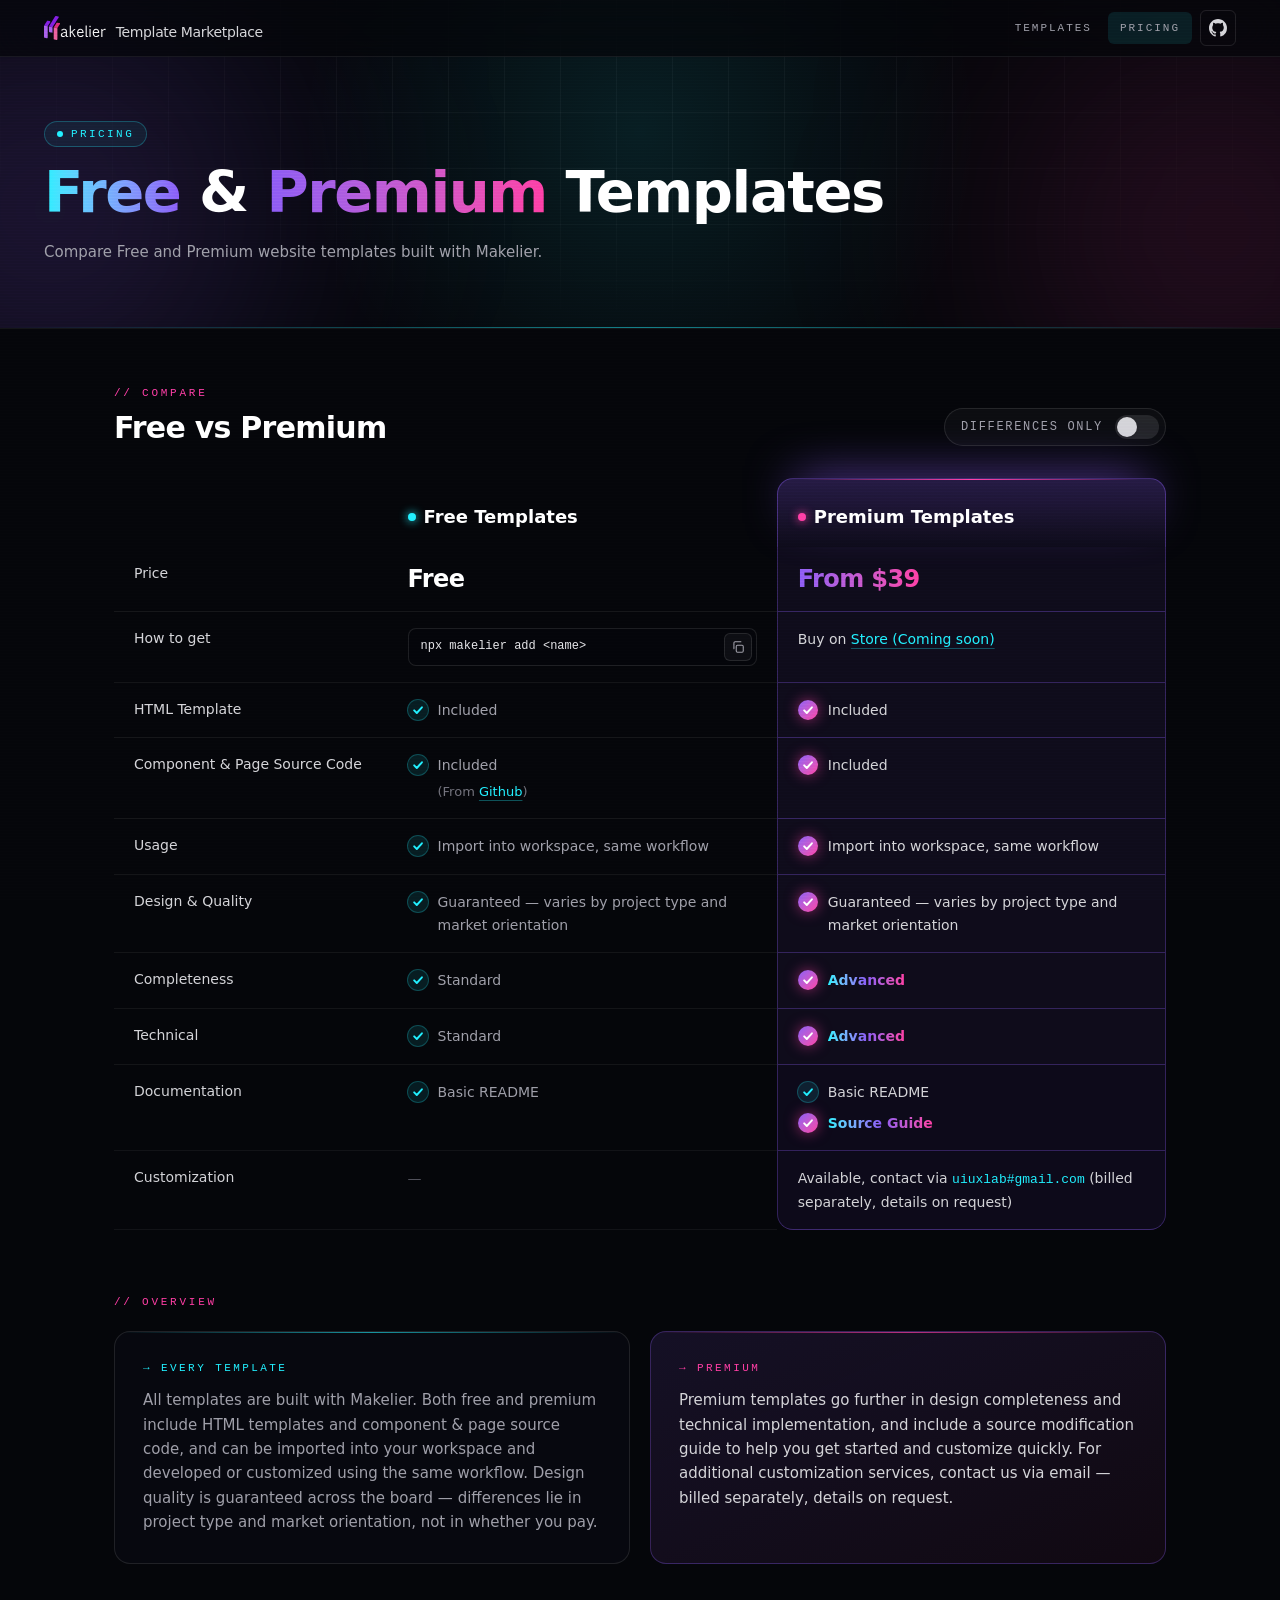
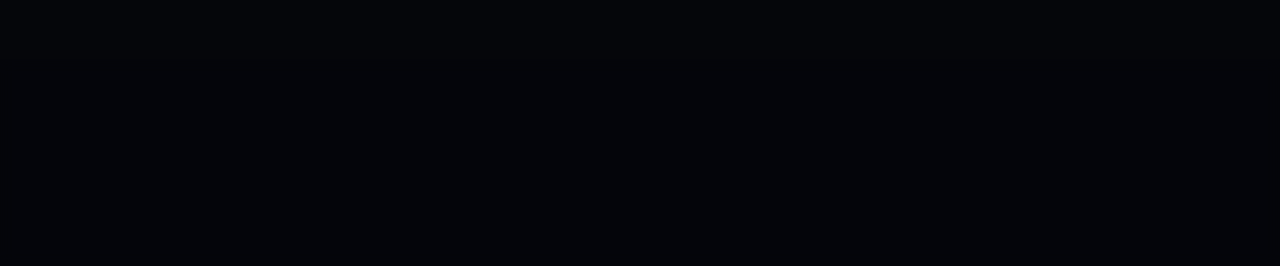
==== commit 030ffd4f: "update" ====
--- a/pricing.html
+++ b/pricing.html
@@ -198,7 +198,7 @@
                                 <td
                                     data-col="premium"
                                     class="mkl:border-x mkl:border-b mkl:border-neon-violet/30 mkl:bg-neon-violet/[0.07] mkl:px-4 mkl:py-4 mkl:align-top mkl:text-sm mkl:leading-relaxed mkl:text-zinc-300 mkl:transition-[background-color,opacity,color] mkl:duration-300 mkl:group-hover/row:bg-neon-violet/[0.14] mkl:group-hover/row:text-white mkl:md:px-5 mkl:group-data-[focus=free]/table:opacity-50 mkl:max-md:group-data-[view=free]/table:hidden"><span class="mkl:text-2xl mkl:font-extrabold mkl:tracking-tight mkl:text-white"><span
-                                    class="mkl:bg-linear-to-r mkl:from-neon-violet mkl:to-neon-pink mkl:bg-clip-text mkl:text-transparent">From $<span data-count="49">49</span></span></span></td>
+                                    class="mkl:bg-linear-to-r mkl:from-neon-violet mkl:to-neon-pink mkl:bg-clip-text mkl:text-transparent">From $<span data-count="39">39</span></span></span></td>
                             </tr>
                             <tr data-row="true" data-same="false" class="mkl:group/row">
                                 <th
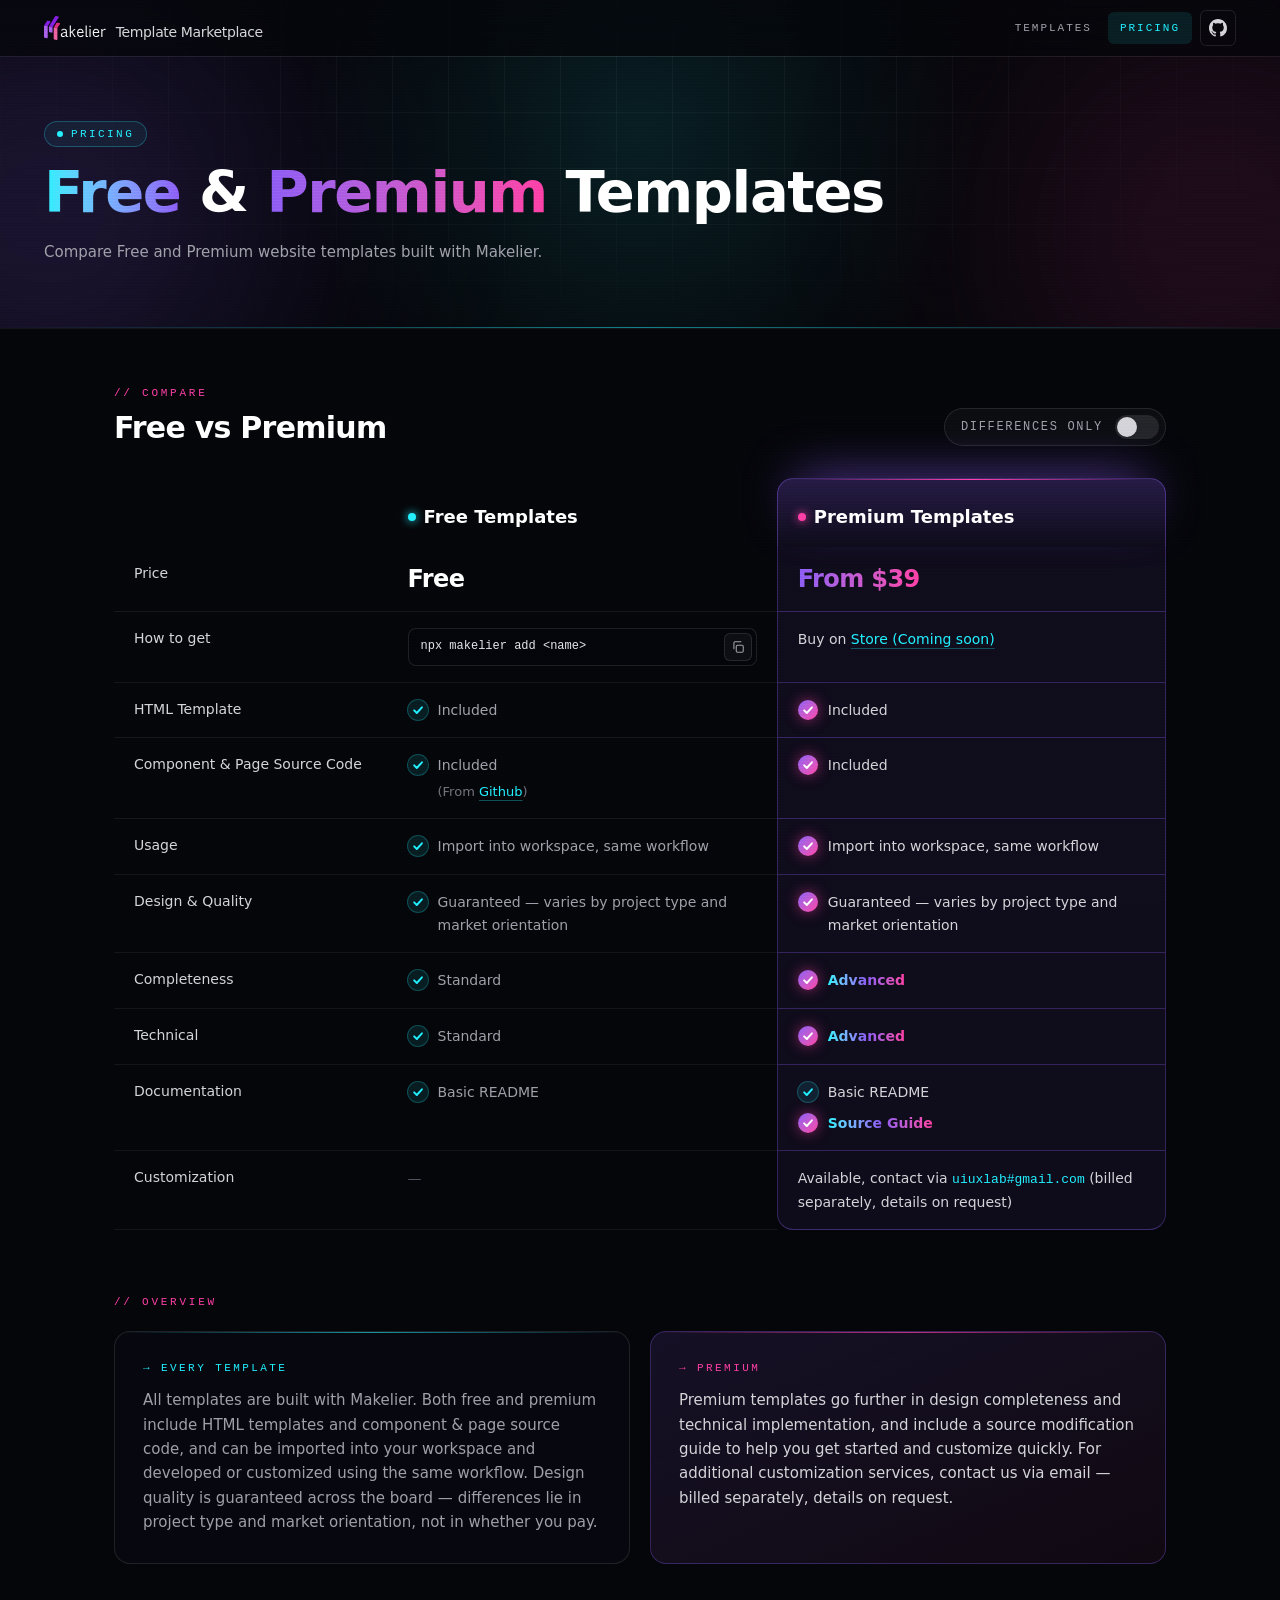
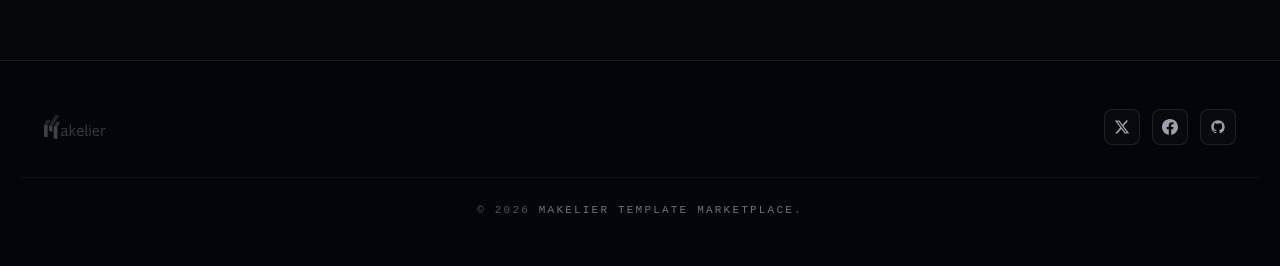
==== commit 4b719127: "update" ====
--- a/pricing.html
+++ b/pricing.html
@@ -6,7 +6,7 @@
         <meta name="description" content="Compare Free and Premium website templates built with Makelier.">
         <title>Pricing - Makelier Template Marketplace</title>
         <link rel="stylesheet" href="./assets/pricing-BAOpb6Af.css">
-        <link rel="stylesheet" href="./assets/preload-helper-CoSiO9ec.css">
+        <link rel="stylesheet" href="./assets/preload-helper-BotgWChS.css">
     </head>
     <body class="mkl-page mkl-page--pricing">
         <div
@@ -16,7 +16,12 @@
                 class="mkl:pointer-events-none mkl:fixed mkl:inset-0 mkl:z-[70] mkl:opacity-[.06] mkl:mix-blend-overlay mkl:bg-[repeating-linear-gradient(0deg,#fff_0,#fff_1px,transparent_1px,transparent_3px)]"></div>
             <nav
                 data-component="site-nav"
-                class="mkl:fixed mkl:inset-x-0 mkl:top-0 mkl:z-50 mkl:border-b mkl:border-white/[0.06] mkl:bg-ink-950/70 mkl:backdrop-blur-xl">
+                data-site-nav="true"
+                data-open="false"
+                class="mkl:group/nav mkl:fixed mkl:inset-x-0 mkl:top-0 mkl:z-50 mkl:border-b mkl:border-white/[0.06]">
+                <div
+                    aria-hidden="true"
+                    class="mkl:pointer-events-none mkl:absolute mkl:inset-0 mkl:-z-10 mkl:bg-ink-950/70 mkl:backdrop-blur-xl"></div>
                 <div
                     class="mkl:mx-auto mkl:flex mkl:h-14 mkl:w-full mkl:max-w-[1240px] mkl:items-center mkl:justify-between mkl:px-6">
                     <a
@@ -77,20 +82,60 @@
                                 d="M416.420,496.788 L416.965,987.974 C416.965,987.974 417.433,1004.642 436.368,1007.554 C437.171,1007.849 551.916,1028.491 551.916,1028.491 C551.916,1028.491 575.297,1029.992 575.116,989.094 C575.386,987.527 574.991,520.932 574.991,520.932 L416.420,496.788 Z"></path>
                         </svg>
                         <span
-                            class="mkl:font-sans mkl:text-xs mkl:font-medium mkl:tracking-tight mkl:text-zinc-300 mkl:whitespace-nowrap mkl:sm:text-sm mkl:pt-2">Template Marketplace</span>
+                            class="mkl:pt-2 mkl:whitespace-nowrap mkl:font-sans mkl:text-xs mkl:font-medium mkl:tracking-tight mkl:text-zinc-300 mkl:sm:text-sm">Template Marketplace</span>
                     </a>
                     <div
-                        class="mkl:flex mkl:items-center mkl:gap-0.5 mkl:font-mono mkl:text-[11px] mkl:uppercase mkl:tracking-[.18em] mkl:sm:gap-1"><a
+                        class="mkl:hidden mkl:items-center mkl:gap-1 mkl:font-mono mkl:text-[11px] mkl:uppercase mkl:tracking-[.18em] mkl:md:flex"><a
                         href="./"
-                        class="mkl:rounded-md mkl:px-3 mkl:py-2 mkl:text-zinc-400 mkl:transition-colors mkl:hover:text-neon-cyan">Templates</a><a
+                        class="mkl:rounded-md mkl:px-2.5 mkl:py-2 mkl:text-zinc-400 mkl:transition-colors mkl:hover:text-neon-cyan mkl:sm:px-3">Templates</a><a
                         href="./pricing.html"
                         aria-current="page"
-                        class="mkl:rounded-md mkl:px-2.5 mkl:py-2 mkl:text-zinc-400 mkl:transition-colors mkl:hover:text-neon-cyan mkl:bg-neon-cyan/10 mkl:text-neon-cyan mkl:sm:px-3">Pricing</a><a
+                        class="mkl:rounded-md mkl:bg-neon-cyan/10 mkl:px-2.5 mkl:py-2 mkl:text-neon-cyan mkl:transition-colors mkl:hover:text-neon-cyan mkl:sm:px-3">Pricing</a><a
                         href="https://github.com/xizon/Makelier"
                         target="_blank"
-                        rel="noopener"
+                        rel="noopener noreferrer"
+                        aria-label="GitHub"
                         class="mkl:ml-1 mkl:inline-flex mkl:size-9 mkl:items-center mkl:justify-center mkl:rounded-md mkl:border mkl:border-white/10 mkl:text-zinc-300 mkl:transition-colors mkl:hover:border-neon-cyan/50 mkl:hover:text-neon-cyan mkl:hover:shadow-[0_0_18px_-4px_rgba(34,240,255,.6)] mkl:focus-visible:outline-2 mkl:focus-visible:outline-neon-cyan"><svg width="20" class="mkl:size-[18px]" viewBox="0 0 16 16" fill="currentColor" aria-hidden="true"><path
                         d="M8 0C3.58 0 0 3.58 0 8c0 3.54 2.29 6.53 5.47 7.59.4.07.55-.17.55-.38 0-.19-.01-.82-.01-1.49-2.01.37-2.53-.49-2.69-.94-.09-.23-.48-.94-.82-1.13-.28-.15-.68-.52-.01-.53.63-.01 1.08.58 1.23.82.72 1.21 1.87.87 2.33.66.07-.52.28-.87.51-1.07-1.78-.2-3.64-.89-3.64-3.95 0-.87.31-1.59.82-2.15-.08-.2-.36-1.02.08-2.12 0 0 .67-.21 2.2.82.64-.18 1.32-.27 2-.27.68 0 1.36.09 2 .27 1.53-1.04 2.2-.82 2.2-.82.44 1.1.16 1.92.08 2.12.51.56.82 1.27.82 2.15 0 3.07-1.87 3.75-3.65 3.95.29.25.54.73.54 1.48 0 1.07-.01 1.93-.01 2.2 0 .21.15.46.55.38A8.013 8.013 0 0016 8c0-4.42-3.58-8-8-8z"></path></svg></a></div>
+                    <button
+                        type="button"
+                        data-nav-toggle="true"
+                        data-label-open="Open menu"
+                        data-label-close="Close menu"
+                        aria-label="Open menu"
+                        aria-expanded="false"
+                        aria-controls="mkl-site-nav-panel"
+                        class="mkl:-mr-2 mkl:inline-flex mkl:size-11 mkl:cursor-pointer mkl:items-center mkl:justify-center mkl:rounded-md mkl:text-zinc-200 mkl:transition-colors mkl:hover:text-neon-cyan mkl:focus-visible:outline-2 mkl:focus-visible:outline-neon-cyan mkl:md:hidden mkl:group-data-[open=true]/nav:text-neon-cyan"><span aria-hidden="true" class="mkl:relative mkl:block mkl:h-4 mkl:w-5"><span
+                        class="mkl:absolute mkl:left-0 mkl:h-0.5 mkl:w-full mkl:rounded-full mkl:bg-current mkl:transition-all mkl:duration-300 mkl:top-0 mkl:group-data-[open=true]/nav:translate-y-[7px] mkl:group-data-[open=true]/nav:rotate-45"></span><span
+                        class="mkl:absolute mkl:left-0 mkl:h-0.5 mkl:w-full mkl:rounded-full mkl:bg-current mkl:transition-all mkl:duration-300 mkl:top-[7px] mkl:group-data-[open=true]/nav:scale-x-0 mkl:group-data-[open=true]/nav:opacity-0"></span><span
+                        class="mkl:absolute mkl:left-0 mkl:h-0.5 mkl:w-full mkl:rounded-full mkl:bg-current mkl:transition-all mkl:duration-300 mkl:top-[14px] mkl:group-data-[open=true]/nav:-translate-y-[7px] mkl:group-data-[open=true]/nav:-rotate-45"></span></span></button>
+                </div>
+                <div
+                    id="mkl-site-nav-panel"
+                    data-nav-panel="true"
+                    class="mkl:invisible mkl:fixed mkl:inset-x-0 mkl:bottom-0 mkl:top-14 mkl:z-40 mkl:-translate-y-2 mkl:overflow-y-auto mkl:overscroll-contain mkl:bg-ink-950/95 mkl:opacity-0 mkl:backdrop-blur-2xl mkl:transition-[opacity,translate,visibility] mkl:duration-300 mkl:md:hidden mkl:group-data-[open=true]/nav:visible mkl:group-data-[open=true]/nav:translate-y-0 mkl:group-data-[open=true]/nav:opacity-100">
+                    <ul
+                        data-nav-list="true"
+                        class="mkl:mx-auto mkl:w-full mkl:max-w-[1240px] mkl:border-t mkl:border-white/[0.04]">
+                        <li><a
+                            href="./"
+                            class="mkl:flex mkl:items-center mkl:gap-4 mkl:border-b mkl:border-white/[0.06] mkl:px-6 mkl:py-5 mkl:font-mono mkl:text-sm mkl:uppercase mkl:tracking-[.18em] mkl:transition-colors mkl:active:bg-white/[0.06] mkl:focus-visible:outline-2 mkl:focus-visible:-outline-offset-2 mkl:focus-visible:outline-neon-cyan mkl:text-zinc-300 mkl:hover:text-neon-cyan"><span class="mkl:text-[11px] mkl:tracking-widest mkl:text-zinc-600">01</span><span>Templates</span><span aria-hidden="true" class="mkl:ml-auto mkl:text-zinc-600">→</span></a></li>
+                        <li><a
+                            href="./pricing.html"
+                            aria-current="page"
+                            class="mkl:flex mkl:items-center mkl:gap-4 mkl:border-b mkl:border-white/[0.06] mkl:px-6 mkl:py-5 mkl:font-mono mkl:text-sm mkl:uppercase mkl:tracking-[.18em] mkl:transition-colors mkl:active:bg-white/[0.06] mkl:focus-visible:outline-2 mkl:focus-visible:-outline-offset-2 mkl:focus-visible:outline-neon-cyan mkl:bg-neon-cyan/[0.07] mkl:text-neon-cyan"><span class="mkl:text-[11px] mkl:tracking-widest mkl:text-neon-cyan">02</span><span>Pricing</span><span aria-hidden="true" class="mkl:ml-auto mkl:text-zinc-600">→</span></a></li>
+                        <li><a
+                            href="https://github.com/xizon/Makelier"
+                            target="_blank"
+                            rel="noopener noreferrer"
+                            class="mkl:flex mkl:items-center mkl:gap-4 mkl:border-b mkl:border-white/[0.06] mkl:px-6 mkl:py-5 mkl:font-mono mkl:text-sm mkl:uppercase mkl:tracking-[.18em] mkl:transition-colors mkl:active:bg-white/[0.06] mkl:focus-visible:outline-2 mkl:focus-visible:-outline-offset-2 mkl:focus-visible:outline-neon-cyan mkl:text-zinc-300 mkl:hover:text-neon-cyan"><span class="mkl:text-[11px] mkl:tracking-widest mkl:text-zinc-600">03</span><span class="mkl:inline-flex mkl:shrink-0 mkl:items-center"><svg
+                            width="20"
+                            class="mkl:size-[18px]"
+                            viewBox="0 0 16 16"
+                            fill="currentColor"
+                            aria-hidden="true"><path
+                            d="M8 0C3.58 0 0 3.58 0 8c0 3.54 2.29 6.53 5.47 7.59.4.07.55-.17.55-.38 0-.19-.01-.82-.01-1.49-2.01.37-2.53-.49-2.69-.94-.09-.23-.48-.94-.82-1.13-.28-.15-.68-.52-.01-.53.63-.01 1.08.58 1.23.82.72 1.21 1.87.87 2.33.66.07-.52.28-.87.51-1.07-1.78-.2-3.64-.89-3.64-3.95 0-.87.31-1.59.82-2.15-.08-.2-.36-1.02.08-2.12 0 0 .67-.21 2.2.82.64-.18 1.32-.27 2-.27.68 0 1.36.09 2 .27 1.53-1.04 2.2-.82 2.2-.82.44 1.1.16 1.92.08 2.12.51.56.82 1.27.82 2.15 0 3.07-1.87 3.75-3.65 3.95.29.25.54.73.54 1.48 0 1.07-.01 1.93-.01 2.2 0 .21.15.46.55.38A8.013 8.013 0 0016 8c0-4.42-3.58-8-8-8z"></path></svg></span><span>GitHub</span><span aria-hidden="true" class="mkl:ml-auto mkl:text-zinc-600">↗</span></a></li>
+                    </ul>
                 </div>
             </nav>
             <header
@@ -115,9 +160,9 @@
                         class="mkl:mb-4 mkl:inline-flex mkl:items-center mkl:gap-2 mkl:rounded-full mkl:border mkl:border-neon-cyan/25 mkl:bg-neon-cyan/[0.06] mkl:px-3 mkl:py-1 mkl:font-mono mkl:text-[11px] mkl:uppercase mkl:tracking-[.22em] mkl:text-neon-cyan"><span class="mkl:size-1.5 mkl:animate-pulse-dot mkl:rounded-full mkl:bg-neon-cyan"></span>Pricing</p>
                     <h1
                         data-hero-in="true"
-                        class="mkl:text-[clamp(2.1rem,4.6vw,3.6rem)] mkl:font-extrabold mkl:leading-[1.05] mkl:tracking-tight mkl:text-white"><span
+                        class="mkl:text-[clamp(2.1rem,4.6vw,3.6rem)] mkl:font-extrabold mkl:leading-[1.05] mkl:tracking-tight mkl:text-white"><span><span
                         class="mkl:bg-linear-to-r mkl:from-neon-cyan mkl:to-neon-violet mkl:bg-clip-text mkl:text-transparent">Free</span> &amp; <span
-                        class="mkl:bg-linear-to-r mkl:from-neon-violet mkl:to-neon-pink mkl:bg-clip-text mkl:text-transparent">Premium</span> Templates</h1>
+                        class="mkl:bg-linear-to-r mkl:from-neon-violet mkl:to-neon-pink mkl:bg-clip-text mkl:text-transparent">Premium</span> Templates</span></h1>
                     <p
                         data-hero-in="true"
                         class="mkl:mt-4 mkl:max-w-xl mkl:text-[15px] mkl:leading-relaxed mkl:text-zinc-400">Compare Free and Premium website templates built with Makelier.</p>
@@ -194,10 +239,14 @@
                                     class="mkl:border-b mkl:border-white/[0.06] mkl:px-4 mkl:py-4 mkl:text-left mkl:align-top mkl:text-sm mkl:font-medium mkl:text-zinc-300 mkl:transition-colors mkl:duration-200 mkl:group-hover/row:bg-white/[0.04] mkl:group-hover/row:text-white mkl:group-hover/row:shadow-[inset_2px_0_0_#22f0ff] mkl:md:px-5">Price</th>
                                 <td
                                     data-col="free"
-                                    class="mkl:border-b mkl:border-white/[0.06] mkl:px-4 mkl:py-4 mkl:align-top mkl:text-sm mkl:leading-relaxed mkl:text-zinc-400 mkl:transition-[background-color,opacity,color] mkl:duration-300 mkl:group-hover/row:bg-white/[0.04] mkl:group-hover/row:text-zinc-200 mkl:md:px-5 mkl:group-data-[focus=premium]/table:opacity-40 mkl:max-md:group-data-[view=premium]/table:hidden"><span class="mkl:text-2xl mkl:font-extrabold mkl:tracking-tight mkl:text-white">Free</span></td>
-                                <td
-                                    data-col="premium"
-                                    class="mkl:border-x mkl:border-b mkl:border-neon-violet/30 mkl:bg-neon-violet/[0.07] mkl:px-4 mkl:py-4 mkl:align-top mkl:text-sm mkl:leading-relaxed mkl:text-zinc-300 mkl:transition-[background-color,opacity,color] mkl:duration-300 mkl:group-hover/row:bg-neon-violet/[0.14] mkl:group-hover/row:text-white mkl:md:px-5 mkl:group-data-[focus=free]/table:opacity-50 mkl:max-md:group-data-[view=free]/table:hidden"><span class="mkl:text-2xl mkl:font-extrabold mkl:tracking-tight mkl:text-white"><span
+                                    class="mkl:border-b mkl:border-white/[0.06] mkl:px-4 mkl:py-4 mkl:align-top mkl:text-sm mkl:leading-relaxed mkl:text-zinc-400 mkl:transition-[background-color,opacity,color] mkl:duration-300 mkl:group-hover/row:bg-white/[0.04] mkl:group-hover/row:text-zinc-200 mkl:md:px-5 mkl:group-data-[focus=premium]/table:opacity-40 mkl:max-md:group-data-[view=premium]/table:hidden"><span
+                                    data-component="pricing-table"
+                                    class="mkl:text-2xl mkl:font-extrabold mkl:tracking-tight mkl:text-white">Free</span></td>
+                                <td
+                                    data-col="premium"
+                                    class="mkl:border-x mkl:border-b mkl:border-neon-violet/30 mkl:bg-neon-violet/[0.07] mkl:px-4 mkl:py-4 mkl:align-top mkl:text-sm mkl:leading-relaxed mkl:text-zinc-300 mkl:transition-[background-color,opacity,color] mkl:duration-300 mkl:group-hover/row:bg-neon-violet/[0.14] mkl:group-hover/row:text-white mkl:md:px-5 mkl:group-data-[focus=free]/table:opacity-50 mkl:max-md:group-data-[view=free]/table:hidden"><span
+                                    data-component="pricing-table"
+                                    class="mkl:text-2xl mkl:font-extrabold mkl:tracking-tight mkl:text-white"><span
                                     class="mkl:bg-linear-to-r mkl:from-neon-violet mkl:to-neon-pink mkl:bg-clip-text mkl:text-transparent">From $<span data-count="39">39</span></span></span></td>
                             </tr>
                             <tr data-row="true" data-same="false" class="mkl:group/row">
@@ -207,6 +256,7 @@
                                 <td
                                     data-col="free"
                                     class="mkl:border-b mkl:border-white/[0.06] mkl:px-4 mkl:py-4 mkl:align-top mkl:text-sm mkl:leading-relaxed mkl:text-zinc-400 mkl:transition-[background-color,opacity,color] mkl:duration-300 mkl:group-hover/row:bg-white/[0.04] mkl:group-hover/row:text-zinc-200 mkl:md:px-5 mkl:group-data-[focus=premium]/table:opacity-40 mkl:max-md:group-data-[view=premium]/table:hidden"><span
+                                    data-component="pricing-table"
                                     class="mkl:flex mkl:items-center mkl:gap-2 mkl:rounded-lg mkl:border mkl:border-white/10 mkl:bg-ink-950/70 mkl:py-1 mkl:pl-3 mkl:pr-1 mkl:font-mono mkl:text-[12px]"><code
                                     class="mkl:min-w-0 mkl:flex-1 mkl:overflow-x-auto mkl:whitespace-nowrap mkl:text-zinc-200 mkl:[scrollbar-width:none] mkl:[&amp;::-webkit-scrollbar]:hidden">npx makelier add &lt;name&gt;</code><button
                                     type="button"
@@ -223,6 +273,7 @@
                                 <td
                                     data-col="premium"
                                     class="mkl:border-x mkl:border-b mkl:border-neon-violet/30 mkl:bg-neon-violet/[0.07] mkl:px-4 mkl:py-4 mkl:align-top mkl:text-sm mkl:leading-relaxed mkl:text-zinc-300 mkl:transition-[background-color,opacity,color] mkl:duration-300 mkl:group-hover/row:bg-neon-violet/[0.14] mkl:group-hover/row:text-white mkl:md:px-5 mkl:group-data-[focus=free]/table:opacity-50 mkl:max-md:group-data-[view=free]/table:hidden"><span>Buy on <a
+                                    data-component="pricing-table"
                                     class="mkl:text-neon-cyan mkl:underline mkl:decoration-neon-cyan/30 mkl:underline-offset-4 mkl:transition-colors mkl:hover:decoration-neon-cyan"
                                     href="#store">Store (Coming soon)</a></span></td>
                             </tr>
@@ -232,7 +283,7 @@
                                     class="mkl:border-b mkl:border-white/[0.06] mkl:px-4 mkl:py-4 mkl:text-left mkl:align-top mkl:text-sm mkl:font-medium mkl:text-zinc-300 mkl:transition-colors mkl:duration-200 mkl:group-hover/row:bg-white/[0.04] mkl:group-hover/row:text-white mkl:group-hover/row:shadow-[inset_2px_0_0_#22f0ff] mkl:md:px-5">HTML Template</th>
                                 <td
                                     data-col="free"
-                                    class="mkl:border-b mkl:border-white/[0.06] mkl:px-4 mkl:py-4 mkl:align-top mkl:text-sm mkl:leading-relaxed mkl:text-zinc-400 mkl:transition-[background-color,opacity,color] mkl:duration-300 mkl:group-hover/row:bg-white/[0.04] mkl:group-hover/row:text-zinc-200 mkl:md:px-5 mkl:group-data-[focus=premium]/table:opacity-40 mkl:max-md:group-data-[view=premium]/table:hidden"><span class="mkl:flex mkl:items-start mkl:gap-2.5"><span
+                                    class="mkl:border-b mkl:border-white/[0.06] mkl:px-4 mkl:py-4 mkl:align-top mkl:text-sm mkl:leading-relaxed mkl:text-zinc-400 mkl:transition-[background-color,opacity,color] mkl:duration-300 mkl:group-hover/row:bg-white/[0.04] mkl:group-hover/row:text-zinc-200 mkl:md:px-5 mkl:group-data-[focus=premium]/table:opacity-40 mkl:max-md:group-data-[view=premium]/table:hidden"><span data-component="pricing-table" class="mkl:flex mkl:items-start mkl:gap-2.5"><span
                                     aria-hidden="true"
                                     class="mkl:mt-px mkl:inline-grid mkl:size-5 mkl:shrink-0 mkl:place-items-center mkl:rounded-full mkl:bg-neon-cyan/10 mkl:text-neon-cyan mkl:ring-1 mkl:ring-neon-cyan/30"><svg
                                     viewBox="0 0 14 14"
@@ -244,7 +295,7 @@
                                     stroke-linejoin="round"><path data-check="true" pathLength="1" d="M2.5 7.4L5.6 10.5L11.6 3.8"></path></svg></span><span>Included</span></span></td>
                                 <td
                                     data-col="premium"
-                                    class="mkl:border-x mkl:border-b mkl:border-neon-violet/30 mkl:bg-neon-violet/[0.07] mkl:px-4 mkl:py-4 mkl:align-top mkl:text-sm mkl:leading-relaxed mkl:text-zinc-300 mkl:transition-[background-color,opacity,color] mkl:duration-300 mkl:group-hover/row:bg-neon-violet/[0.14] mkl:group-hover/row:text-white mkl:md:px-5 mkl:group-data-[focus=free]/table:opacity-50 mkl:max-md:group-data-[view=free]/table:hidden"><span class="mkl:flex mkl:items-start mkl:gap-2.5"><span
+                                    class="mkl:border-x mkl:border-b mkl:border-neon-violet/30 mkl:bg-neon-violet/[0.07] mkl:px-4 mkl:py-4 mkl:align-top mkl:text-sm mkl:leading-relaxed mkl:text-zinc-300 mkl:transition-[background-color,opacity,color] mkl:duration-300 mkl:group-hover/row:bg-neon-violet/[0.14] mkl:group-hover/row:text-white mkl:md:px-5 mkl:group-data-[focus=free]/table:opacity-50 mkl:max-md:group-data-[view=free]/table:hidden"><span data-component="pricing-table" class="mkl:flex mkl:items-start mkl:gap-2.5"><span
                                     aria-hidden="true"
                                     class="mkl:mt-px mkl:inline-grid mkl:size-5 mkl:shrink-0 mkl:place-items-center mkl:rounded-full mkl:bg-linear-to-br mkl:from-neon-violet mkl:to-neon-pink mkl:text-white mkl:shadow-[0_0_14px_rgba(255,62,165,.55)]"><svg
                                     viewBox="0 0 14 14"
@@ -261,23 +312,26 @@
                                     class="mkl:border-b mkl:border-white/[0.06] mkl:px-4 mkl:py-4 mkl:text-left mkl:align-top mkl:text-sm mkl:font-medium mkl:text-zinc-300 mkl:transition-colors mkl:duration-200 mkl:group-hover/row:bg-white/[0.04] mkl:group-hover/row:text-white mkl:group-hover/row:shadow-[inset_2px_0_0_#22f0ff] mkl:md:px-5">Component &amp; Page Source Code</th>
                                 <td
                                     data-col="free"
-                                    class="mkl:border-b mkl:border-white/[0.06] mkl:px-4 mkl:py-4 mkl:align-top mkl:text-sm mkl:leading-relaxed mkl:text-zinc-400 mkl:transition-[background-color,opacity,color] mkl:duration-300 mkl:group-hover/row:bg-white/[0.04] mkl:group-hover/row:text-zinc-200 mkl:md:px-5 mkl:group-data-[focus=premium]/table:opacity-40 mkl:max-md:group-data-[view=premium]/table:hidden"><span><span class="mkl:flex mkl:items-start mkl:gap-2.5"><span
-                                    aria-hidden="true"
-                                    class="mkl:mt-px mkl:inline-grid mkl:size-5 mkl:shrink-0 mkl:place-items-center mkl:rounded-full mkl:bg-neon-cyan/10 mkl:text-neon-cyan mkl:ring-1 mkl:ring-neon-cyan/30"><svg
-                                    viewBox="0 0 14 14"
-                                    class="mkl:size-3"
-                                    fill="none"
-                                    stroke="currentColor"
-                                    stroke-width="2.2"
-                                    stroke-linecap="round"
-                                    stroke-linejoin="round"><path data-check="true" pathLength="1" d="M2.5 7.4L5.6 10.5L11.6 3.8"></path></svg></span><span>Included</span></span><span class="mkl:mt-1 mkl:block mkl:pl-[30px] mkl:text-[13px] mkl:text-zinc-500">(From <a
+                                    class="mkl:border-b mkl:border-white/[0.06] mkl:px-4 mkl:py-4 mkl:align-top mkl:text-sm mkl:leading-relaxed mkl:text-zinc-400 mkl:transition-[background-color,opacity,color] mkl:duration-300 mkl:group-hover/row:bg-white/[0.04] mkl:group-hover/row:text-zinc-200 mkl:md:px-5 mkl:group-data-[focus=premium]/table:opacity-40 mkl:max-md:group-data-[view=premium]/table:hidden"><span><span data-component="pricing-table" class="mkl:flex mkl:items-start mkl:gap-2.5"><span
+                                    aria-hidden="true"
+                                    class="mkl:mt-px mkl:inline-grid mkl:size-5 mkl:shrink-0 mkl:place-items-center mkl:rounded-full mkl:bg-neon-cyan/10 mkl:text-neon-cyan mkl:ring-1 mkl:ring-neon-cyan/30"><svg
+                                    viewBox="0 0 14 14"
+                                    class="mkl:size-3"
+                                    fill="none"
+                                    stroke="currentColor"
+                                    stroke-width="2.2"
+                                    stroke-linecap="round"
+                                    stroke-linejoin="round"><path data-check="true" pathLength="1" d="M2.5 7.4L5.6 10.5L11.6 3.8"></path></svg></span><span>Included</span></span><span
+                                    data-component="pricing-table"
+                                    class="mkl:mt-1 mkl:block mkl:pl-[30px] mkl:text-[13px] mkl:text-zinc-500">(From <a
+                                    data-component="pricing-table"
                                     class="mkl:text-neon-cyan mkl:underline mkl:decoration-neon-cyan/30 mkl:underline-offset-4 mkl:transition-colors mkl:hover:decoration-neon-cyan"
                                     href="https://github.com/xizon/Makelier"
                                     target="_blank"
                                     rel="noopener">Github</a>)</span></span></td>
                                 <td
                                     data-col="premium"
-                                    class="mkl:border-x mkl:border-b mkl:border-neon-violet/30 mkl:bg-neon-violet/[0.07] mkl:px-4 mkl:py-4 mkl:align-top mkl:text-sm mkl:leading-relaxed mkl:text-zinc-300 mkl:transition-[background-color,opacity,color] mkl:duration-300 mkl:group-hover/row:bg-neon-violet/[0.14] mkl:group-hover/row:text-white mkl:md:px-5 mkl:group-data-[focus=free]/table:opacity-50 mkl:max-md:group-data-[view=free]/table:hidden"><span class="mkl:flex mkl:items-start mkl:gap-2.5"><span
+                                    class="mkl:border-x mkl:border-b mkl:border-neon-violet/30 mkl:bg-neon-violet/[0.07] mkl:px-4 mkl:py-4 mkl:align-top mkl:text-sm mkl:leading-relaxed mkl:text-zinc-300 mkl:transition-[background-color,opacity,color] mkl:duration-300 mkl:group-hover/row:bg-neon-violet/[0.14] mkl:group-hover/row:text-white mkl:md:px-5 mkl:group-data-[focus=free]/table:opacity-50 mkl:max-md:group-data-[view=free]/table:hidden"><span data-component="pricing-table" class="mkl:flex mkl:items-start mkl:gap-2.5"><span
                                     aria-hidden="true"
                                     class="mkl:mt-px mkl:inline-grid mkl:size-5 mkl:shrink-0 mkl:place-items-center mkl:rounded-full mkl:bg-linear-to-br mkl:from-neon-violet mkl:to-neon-pink mkl:text-white mkl:shadow-[0_0_14px_rgba(255,62,165,.55)]"><svg
                                     viewBox="0 0 14 14"
@@ -294,7 +348,7 @@
                                     class="mkl:border-b mkl:border-white/[0.06] mkl:px-4 mkl:py-4 mkl:text-left mkl:align-top mkl:text-sm mkl:font-medium mkl:text-zinc-300 mkl:transition-colors mkl:duration-200 mkl:group-hover/row:bg-white/[0.04] mkl:group-hover/row:text-white mkl:group-hover/row:shadow-[inset_2px_0_0_#22f0ff] mkl:md:px-5">Usage</th>
                                 <td
                                     data-col="free"
-                                    class="mkl:border-b mkl:border-white/[0.06] mkl:px-4 mkl:py-4 mkl:align-top mkl:text-sm mkl:leading-relaxed mkl:text-zinc-400 mkl:transition-[background-color,opacity,color] mkl:duration-300 mkl:group-hover/row:bg-white/[0.04] mkl:group-hover/row:text-zinc-200 mkl:md:px-5 mkl:group-data-[focus=premium]/table:opacity-40 mkl:max-md:group-data-[view=premium]/table:hidden"><span class="mkl:flex mkl:items-start mkl:gap-2.5"><span
+                                    class="mkl:border-b mkl:border-white/[0.06] mkl:px-4 mkl:py-4 mkl:align-top mkl:text-sm mkl:leading-relaxed mkl:text-zinc-400 mkl:transition-[background-color,opacity,color] mkl:duration-300 mkl:group-hover/row:bg-white/[0.04] mkl:group-hover/row:text-zinc-200 mkl:md:px-5 mkl:group-data-[focus=premium]/table:opacity-40 mkl:max-md:group-data-[view=premium]/table:hidden"><span data-component="pricing-table" class="mkl:flex mkl:items-start mkl:gap-2.5"><span
                                     aria-hidden="true"
                                     class="mkl:mt-px mkl:inline-grid mkl:size-5 mkl:shrink-0 mkl:place-items-center mkl:rounded-full mkl:bg-neon-cyan/10 mkl:text-neon-cyan mkl:ring-1 mkl:ring-neon-cyan/30"><svg
                                     viewBox="0 0 14 14"
@@ -306,7 +360,7 @@
                                     stroke-linejoin="round"><path data-check="true" pathLength="1" d="M2.5 7.4L5.6 10.5L11.6 3.8"></path></svg></span><span>Import into workspace, same workflow</span></span></td>
                                 <td
                                     data-col="premium"
-                                    class="mkl:border-x mkl:border-b mkl:border-neon-violet/30 mkl:bg-neon-violet/[0.07] mkl:px-4 mkl:py-4 mkl:align-top mkl:text-sm mkl:leading-relaxed mkl:text-zinc-300 mkl:transition-[background-color,opacity,color] mkl:duration-300 mkl:group-hover/row:bg-neon-violet/[0.14] mkl:group-hover/row:text-white mkl:md:px-5 mkl:group-data-[focus=free]/table:opacity-50 mkl:max-md:group-data-[view=free]/table:hidden"><span class="mkl:flex mkl:items-start mkl:gap-2.5"><span
+                                    class="mkl:border-x mkl:border-b mkl:border-neon-violet/30 mkl:bg-neon-violet/[0.07] mkl:px-4 mkl:py-4 mkl:align-top mkl:text-sm mkl:leading-relaxed mkl:text-zinc-300 mkl:transition-[background-color,opacity,color] mkl:duration-300 mkl:group-hover/row:bg-neon-violet/[0.14] mkl:group-hover/row:text-white mkl:md:px-5 mkl:group-data-[focus=free]/table:opacity-50 mkl:max-md:group-data-[view=free]/table:hidden"><span data-component="pricing-table" class="mkl:flex mkl:items-start mkl:gap-2.5"><span
                                     aria-hidden="true"
                                     class="mkl:mt-px mkl:inline-grid mkl:size-5 mkl:shrink-0 mkl:place-items-center mkl:rounded-full mkl:bg-linear-to-br mkl:from-neon-violet mkl:to-neon-pink mkl:text-white mkl:shadow-[0_0_14px_rgba(255,62,165,.55)]"><svg
                                     viewBox="0 0 14 14"
@@ -323,7 +377,7 @@
                                     class="mkl:border-b mkl:border-white/[0.06] mkl:px-4 mkl:py-4 mkl:text-left mkl:align-top mkl:text-sm mkl:font-medium mkl:text-zinc-300 mkl:transition-colors mkl:duration-200 mkl:group-hover/row:bg-white/[0.04] mkl:group-hover/row:text-white mkl:group-hover/row:shadow-[inset_2px_0_0_#22f0ff] mkl:md:px-5">Design &amp; Quality</th>
                                 <td
                                     data-col="free"
-                                    class="mkl:border-b mkl:border-white/[0.06] mkl:px-4 mkl:py-4 mkl:align-top mkl:text-sm mkl:leading-relaxed mkl:text-zinc-400 mkl:transition-[background-color,opacity,color] mkl:duration-300 mkl:group-hover/row:bg-white/[0.04] mkl:group-hover/row:text-zinc-200 mkl:md:px-5 mkl:group-data-[focus=premium]/table:opacity-40 mkl:max-md:group-data-[view=premium]/table:hidden"><span class="mkl:flex mkl:items-start mkl:gap-2.5"><span
+                                    class="mkl:border-b mkl:border-white/[0.06] mkl:px-4 mkl:py-4 mkl:align-top mkl:text-sm mkl:leading-relaxed mkl:text-zinc-400 mkl:transition-[background-color,opacity,color] mkl:duration-300 mkl:group-hover/row:bg-white/[0.04] mkl:group-hover/row:text-zinc-200 mkl:md:px-5 mkl:group-data-[focus=premium]/table:opacity-40 mkl:max-md:group-data-[view=premium]/table:hidden"><span data-component="pricing-table" class="mkl:flex mkl:items-start mkl:gap-2.5"><span
                                     aria-hidden="true"
                                     class="mkl:mt-px mkl:inline-grid mkl:size-5 mkl:shrink-0 mkl:place-items-center mkl:rounded-full mkl:bg-neon-cyan/10 mkl:text-neon-cyan mkl:ring-1 mkl:ring-neon-cyan/30"><svg
                                     viewBox="0 0 14 14"
@@ -335,7 +389,7 @@
                                     stroke-linejoin="round"><path data-check="true" pathLength="1" d="M2.5 7.4L5.6 10.5L11.6 3.8"></path></svg></span><span>Guaranteed — varies by project type and market orientation</span></span></td>
                                 <td
                                     data-col="premium"
-                                    class="mkl:border-x mkl:border-b mkl:border-neon-violet/30 mkl:bg-neon-violet/[0.07] mkl:px-4 mkl:py-4 mkl:align-top mkl:text-sm mkl:leading-relaxed mkl:text-zinc-300 mkl:transition-[background-color,opacity,color] mkl:duration-300 mkl:group-hover/row:bg-neon-violet/[0.14] mkl:group-hover/row:text-white mkl:md:px-5 mkl:group-data-[focus=free]/table:opacity-50 mkl:max-md:group-data-[view=free]/table:hidden"><span class="mkl:flex mkl:items-start mkl:gap-2.5"><span
+                                    class="mkl:border-x mkl:border-b mkl:border-neon-violet/30 mkl:bg-neon-violet/[0.07] mkl:px-4 mkl:py-4 mkl:align-top mkl:text-sm mkl:leading-relaxed mkl:text-zinc-300 mkl:transition-[background-color,opacity,color] mkl:duration-300 mkl:group-hover/row:bg-neon-violet/[0.14] mkl:group-hover/row:text-white mkl:md:px-5 mkl:group-data-[focus=free]/table:opacity-50 mkl:max-md:group-data-[view=free]/table:hidden"><span data-component="pricing-table" class="mkl:flex mkl:items-start mkl:gap-2.5"><span
                                     aria-hidden="true"
                                     class="mkl:mt-px mkl:inline-grid mkl:size-5 mkl:shrink-0 mkl:place-items-center mkl:rounded-full mkl:bg-linear-to-br mkl:from-neon-violet mkl:to-neon-pink mkl:text-white mkl:shadow-[0_0_14px_rgba(255,62,165,.55)]"><svg
                                     viewBox="0 0 14 14"
@@ -352,7 +406,7 @@
                                     class="mkl:border-b mkl:border-white/[0.06] mkl:px-4 mkl:py-4 mkl:text-left mkl:align-top mkl:text-sm mkl:font-medium mkl:text-zinc-300 mkl:transition-colors mkl:duration-200 mkl:group-hover/row:bg-white/[0.04] mkl:group-hover/row:text-white mkl:group-hover/row:shadow-[inset_2px_0_0_#22f0ff] mkl:md:px-5">Completeness</th>
                                 <td
                                     data-col="free"
-                                    class="mkl:border-b mkl:border-white/[0.06] mkl:px-4 mkl:py-4 mkl:align-top mkl:text-sm mkl:leading-relaxed mkl:text-zinc-400 mkl:transition-[background-color,opacity,color] mkl:duration-300 mkl:group-hover/row:bg-white/[0.04] mkl:group-hover/row:text-zinc-200 mkl:md:px-5 mkl:group-data-[focus=premium]/table:opacity-40 mkl:max-md:group-data-[view=premium]/table:hidden"><span class="mkl:flex mkl:items-start mkl:gap-2.5"><span
+                                    class="mkl:border-b mkl:border-white/[0.06] mkl:px-4 mkl:py-4 mkl:align-top mkl:text-sm mkl:leading-relaxed mkl:text-zinc-400 mkl:transition-[background-color,opacity,color] mkl:duration-300 mkl:group-hover/row:bg-white/[0.04] mkl:group-hover/row:text-zinc-200 mkl:md:px-5 mkl:group-data-[focus=premium]/table:opacity-40 mkl:max-md:group-data-[view=premium]/table:hidden"><span data-component="pricing-table" class="mkl:flex mkl:items-start mkl:gap-2.5"><span
                                     aria-hidden="true"
                                     class="mkl:mt-px mkl:inline-grid mkl:size-5 mkl:shrink-0 mkl:place-items-center mkl:rounded-full mkl:bg-neon-cyan/10 mkl:text-neon-cyan mkl:ring-1 mkl:ring-neon-cyan/30"><svg
                                     viewBox="0 0 14 14"
@@ -364,7 +418,7 @@
                                     stroke-linejoin="round"><path data-check="true" pathLength="1" d="M2.5 7.4L5.6 10.5L11.6 3.8"></path></svg></span><span>Standard</span></span></td>
                                 <td
                                     data-col="premium"
-                                    class="mkl:border-x mkl:border-b mkl:border-neon-violet/30 mkl:bg-neon-violet/[0.07] mkl:px-4 mkl:py-4 mkl:align-top mkl:text-sm mkl:leading-relaxed mkl:text-zinc-300 mkl:transition-[background-color,opacity,color] mkl:duration-300 mkl:group-hover/row:bg-neon-violet/[0.14] mkl:group-hover/row:text-white mkl:md:px-5 mkl:group-data-[focus=free]/table:opacity-50 mkl:max-md:group-data-[view=free]/table:hidden"><span class="mkl:flex mkl:items-start mkl:gap-2.5"><span
+                                    class="mkl:border-x mkl:border-b mkl:border-neon-violet/30 mkl:bg-neon-violet/[0.07] mkl:px-4 mkl:py-4 mkl:align-top mkl:text-sm mkl:leading-relaxed mkl:text-zinc-300 mkl:transition-[background-color,opacity,color] mkl:duration-300 mkl:group-hover/row:bg-neon-violet/[0.14] mkl:group-hover/row:text-white mkl:md:px-5 mkl:group-data-[focus=free]/table:opacity-50 mkl:max-md:group-data-[view=free]/table:hidden"><span data-component="pricing-table" class="mkl:flex mkl:items-start mkl:gap-2.5"><span
                                     aria-hidden="true"
                                     class="mkl:mt-px mkl:inline-grid mkl:size-5 mkl:shrink-0 mkl:place-items-center mkl:rounded-full mkl:bg-linear-to-br mkl:from-neon-violet mkl:to-neon-pink mkl:text-white mkl:shadow-[0_0_14px_rgba(255,62,165,.55)]"><svg
                                     viewBox="0 0 14 14"
@@ -374,6 +428,7 @@
                                     stroke-width="2.2"
                                     stroke-linecap="round"
                                     stroke-linejoin="round"><path data-check="true" pathLength="1" d="M2.5 7.4L5.6 10.5L11.6 3.8"></path></svg></span><span><strong
+                                    data-component="pricing-table"
                                     class="mkl:bg-linear-to-r mkl:from-neon-cyan mkl:via-neon-violet mkl:to-neon-pink mkl:bg-clip-text mkl:font-semibold mkl:text-transparent">Advanced</strong></span></span></td>
                             </tr>
                             <tr data-row="true" data-same="false" class="mkl:group/row">
@@ -382,7 +437,7 @@
                                     class="mkl:border-b mkl:border-white/[0.06] mkl:px-4 mkl:py-4 mkl:text-left mkl:align-top mkl:text-sm mkl:font-medium mkl:text-zinc-300 mkl:transition-colors mkl:duration-200 mkl:group-hover/row:bg-white/[0.04] mkl:group-hover/row:text-white mkl:group-hover/row:shadow-[inset_2px_0_0_#22f0ff] mkl:md:px-5">Technical</th>
                                 <td
                                     data-col="free"
-                                    class="mkl:border-b mkl:border-white/[0.06] mkl:px-4 mkl:py-4 mkl:align-top mkl:text-sm mkl:leading-relaxed mkl:text-zinc-400 mkl:transition-[background-color,opacity,color] mkl:duration-300 mkl:group-hover/row:bg-white/[0.04] mkl:group-hover/row:text-zinc-200 mkl:md:px-5 mkl:group-data-[focus=premium]/table:opacity-40 mkl:max-md:group-data-[view=premium]/table:hidden"><span class="mkl:flex mkl:items-start mkl:gap-2.5"><span
+                                    class="mkl:border-b mkl:border-white/[0.06] mkl:px-4 mkl:py-4 mkl:align-top mkl:text-sm mkl:leading-relaxed mkl:text-zinc-400 mkl:transition-[background-color,opacity,color] mkl:duration-300 mkl:group-hover/row:bg-white/[0.04] mkl:group-hover/row:text-zinc-200 mkl:md:px-5 mkl:group-data-[focus=premium]/table:opacity-40 mkl:max-md:group-data-[view=premium]/table:hidden"><span data-component="pricing-table" class="mkl:flex mkl:items-start mkl:gap-2.5"><span
                                     aria-hidden="true"
                                     class="mkl:mt-px mkl:inline-grid mkl:size-5 mkl:shrink-0 mkl:place-items-center mkl:rounded-full mkl:bg-neon-cyan/10 mkl:text-neon-cyan mkl:ring-1 mkl:ring-neon-cyan/30"><svg
                                     viewBox="0 0 14 14"
@@ -394,7 +449,7 @@
                                     stroke-linejoin="round"><path data-check="true" pathLength="1" d="M2.5 7.4L5.6 10.5L11.6 3.8"></path></svg></span><span>Standard</span></span></td>
                                 <td
                                     data-col="premium"
-                                    class="mkl:border-x mkl:border-b mkl:border-neon-violet/30 mkl:bg-neon-violet/[0.07] mkl:px-4 mkl:py-4 mkl:align-top mkl:text-sm mkl:leading-relaxed mkl:text-zinc-300 mkl:transition-[background-color,opacity,color] mkl:duration-300 mkl:group-hover/row:bg-neon-violet/[0.14] mkl:group-hover/row:text-white mkl:md:px-5 mkl:group-data-[focus=free]/table:opacity-50 mkl:max-md:group-data-[view=free]/table:hidden"><span class="mkl:flex mkl:items-start mkl:gap-2.5"><span
+                                    class="mkl:border-x mkl:border-b mkl:border-neon-violet/30 mkl:bg-neon-violet/[0.07] mkl:px-4 mkl:py-4 mkl:align-top mkl:text-sm mkl:leading-relaxed mkl:text-zinc-300 mkl:transition-[background-color,opacity,color] mkl:duration-300 mkl:group-hover/row:bg-neon-violet/[0.14] mkl:group-hover/row:text-white mkl:md:px-5 mkl:group-data-[focus=free]/table:opacity-50 mkl:max-md:group-data-[view=free]/table:hidden"><span data-component="pricing-table" class="mkl:flex mkl:items-start mkl:gap-2.5"><span
                                     aria-hidden="true"
                                     class="mkl:mt-px mkl:inline-grid mkl:size-5 mkl:shrink-0 mkl:place-items-center mkl:rounded-full mkl:bg-linear-to-br mkl:from-neon-violet mkl:to-neon-pink mkl:text-white mkl:shadow-[0_0_14px_rgba(255,62,165,.55)]"><svg
                                     viewBox="0 0 14 14"
@@ -404,6 +459,7 @@
                                     stroke-width="2.2"
                                     stroke-linecap="round"
                                     stroke-linejoin="round"><path data-check="true" pathLength="1" d="M2.5 7.4L5.6 10.5L11.6 3.8"></path></svg></span><span><strong
+                                    data-component="pricing-table"
                                     class="mkl:bg-linear-to-r mkl:from-neon-cyan mkl:via-neon-violet mkl:to-neon-pink mkl:bg-clip-text mkl:font-semibold mkl:text-transparent">Advanced</strong></span></span></td>
                             </tr>
                             <tr data-row="true" data-same="false" class="mkl:group/row">
@@ -412,7 +468,7 @@
                                     class="mkl:border-b mkl:border-white/[0.06] mkl:px-4 mkl:py-4 mkl:text-left mkl:align-top mkl:text-sm mkl:font-medium mkl:text-zinc-300 mkl:transition-colors mkl:duration-200 mkl:group-hover/row:bg-white/[0.04] mkl:group-hover/row:text-white mkl:group-hover/row:shadow-[inset_2px_0_0_#22f0ff] mkl:md:px-5">Documentation</th>
                                 <td
                                     data-col="free"
-                                    class="mkl:border-b mkl:border-white/[0.06] mkl:px-4 mkl:py-4 mkl:align-top mkl:text-sm mkl:leading-relaxed mkl:text-zinc-400 mkl:transition-[background-color,opacity,color] mkl:duration-300 mkl:group-hover/row:bg-white/[0.04] mkl:group-hover/row:text-zinc-200 mkl:md:px-5 mkl:group-data-[focus=premium]/table:opacity-40 mkl:max-md:group-data-[view=premium]/table:hidden"><span class="mkl:flex mkl:items-start mkl:gap-2.5"><span
+                                    class="mkl:border-b mkl:border-white/[0.06] mkl:px-4 mkl:py-4 mkl:align-top mkl:text-sm mkl:leading-relaxed mkl:text-zinc-400 mkl:transition-[background-color,opacity,color] mkl:duration-300 mkl:group-hover/row:bg-white/[0.04] mkl:group-hover/row:text-zinc-200 mkl:md:px-5 mkl:group-data-[focus=premium]/table:opacity-40 mkl:max-md:group-data-[view=premium]/table:hidden"><span data-component="pricing-table" class="mkl:flex mkl:items-start mkl:gap-2.5"><span
                                     aria-hidden="true"
                                     class="mkl:mt-px mkl:inline-grid mkl:size-5 mkl:shrink-0 mkl:place-items-center mkl:rounded-full mkl:bg-neon-cyan/10 mkl:text-neon-cyan mkl:ring-1 mkl:ring-neon-cyan/30"><svg
                                     viewBox="0 0 14 14"
@@ -424,16 +480,16 @@
                                     stroke-linejoin="round"><path data-check="true" pathLength="1" d="M2.5 7.4L5.6 10.5L11.6 3.8"></path></svg></span><span>Basic README</span></span></td>
                                 <td
                                     data-col="premium"
-                                    class="mkl:border-x mkl:border-b mkl:border-neon-violet/30 mkl:bg-neon-violet/[0.07] mkl:px-4 mkl:py-4 mkl:align-top mkl:text-sm mkl:leading-relaxed mkl:text-zinc-300 mkl:transition-[background-color,opacity,color] mkl:duration-300 mkl:group-hover/row:bg-neon-violet/[0.14] mkl:group-hover/row:text-white mkl:md:px-5 mkl:group-data-[focus=free]/table:opacity-50 mkl:max-md:group-data-[view=free]/table:hidden"><span class="mkl:flex mkl:flex-col mkl:gap-2"><span class="mkl:flex mkl:items-start mkl:gap-2.5"><span
-                                    aria-hidden="true"
-                                    class="mkl:mt-px mkl:inline-grid mkl:size-5 mkl:shrink-0 mkl:place-items-center mkl:rounded-full mkl:bg-neon-cyan/10 mkl:text-neon-cyan mkl:ring-1 mkl:ring-neon-cyan/30"><svg
-                                    viewBox="0 0 14 14"
-                                    class="mkl:size-3"
-                                    fill="none"
-                                    stroke="currentColor"
-                                    stroke-width="2.2"
-                                    stroke-linecap="round"
-                                    stroke-linejoin="round"><path data-check="true" pathLength="1" d="M2.5 7.4L5.6 10.5L11.6 3.8"></path></svg></span><span>Basic README</span></span><span class="mkl:flex mkl:items-start mkl:gap-2.5"><span
+                                    class="mkl:border-x mkl:border-b mkl:border-neon-violet/30 mkl:bg-neon-violet/[0.07] mkl:px-4 mkl:py-4 mkl:align-top mkl:text-sm mkl:leading-relaxed mkl:text-zinc-300 mkl:transition-[background-color,opacity,color] mkl:duration-300 mkl:group-hover/row:bg-neon-violet/[0.14] mkl:group-hover/row:text-white mkl:md:px-5 mkl:group-data-[focus=free]/table:opacity-50 mkl:max-md:group-data-[view=free]/table:hidden"><span data-component="pricing-table" class="mkl:flex mkl:flex-col mkl:gap-2"><span data-component="pricing-table" class="mkl:flex mkl:items-start mkl:gap-2.5"><span
+                                    aria-hidden="true"
+                                    class="mkl:mt-px mkl:inline-grid mkl:size-5 mkl:shrink-0 mkl:place-items-center mkl:rounded-full mkl:bg-neon-cyan/10 mkl:text-neon-cyan mkl:ring-1 mkl:ring-neon-cyan/30"><svg
+                                    viewBox="0 0 14 14"
+                                    class="mkl:size-3"
+                                    fill="none"
+                                    stroke="currentColor"
+                                    stroke-width="2.2"
+                                    stroke-linecap="round"
+                                    stroke-linejoin="round"><path data-check="true" pathLength="1" d="M2.5 7.4L5.6 10.5L11.6 3.8"></path></svg></span><span>Basic README</span></span><span data-component="pricing-table" class="mkl:flex mkl:items-start mkl:gap-2.5"><span
                                     aria-hidden="true"
                                     class="mkl:mt-px mkl:inline-grid mkl:size-5 mkl:shrink-0 mkl:place-items-center mkl:rounded-full mkl:bg-linear-to-br mkl:from-neon-violet mkl:to-neon-pink mkl:text-white mkl:shadow-[0_0_14px_rgba(255,62,165,.55)]"><svg
                                     viewBox="0 0 14 14"
@@ -443,6 +499,7 @@
                                     stroke-width="2.2"
                                     stroke-linecap="round"
                                     stroke-linejoin="round"><path data-check="true" pathLength="1" d="M2.5 7.4L5.6 10.5L11.6 3.8"></path></svg></span><span><strong
+                                    data-component="pricing-table"
                                     class="mkl:bg-linear-to-r mkl:from-neon-cyan mkl:via-neon-violet mkl:to-neon-pink mkl:bg-clip-text mkl:font-semibold mkl:text-transparent">Source Guide</strong></span></span></span></td>
                             </tr>
                             <tr data-row="true" data-same="false" class="mkl:group/row">
@@ -467,21 +524,21 @@
                     <h2 id="mkl-pricing-overview-title" class="mkl:sr-only">Overview</h2>
                     <div class="mkl:mt-5 mkl:grid mkl:gap-5 mkl:md:grid-cols-2">
                         <div
-                            class="mkl:group mkl:relative mkl:overflow-hidden mkl:rounded-2xl mkl:border mkl:border-white/10 mkl:bg-ink-900/70 mkl:p-7 mkl:transition-[border-color,box-shadow] mkl:duration-300 mkl:hover:border-neon-cyan/40 mkl:hover:shadow-[0_0_48px_-14px_rgba(34,240,255,.45)]">
+                            class="mkl:group mkl:relative mkl:overflow-hidden mkl:rounded-2xl mkl:border mkl:p-7 mkl:transition-[border-color,box-shadow] mkl:duration-300 mkl:border-white/10 mkl:bg-ink-900/70 mkl:hover:border-neon-cyan/40 mkl:hover:shadow-[0_0_48px_-14px_rgba(34,240,255,.45)]">
                             <span
                                 aria-hidden="true"
-                                class="mkl:absolute mkl:inset-x-0 mkl:top-0 mkl:h-px mkl:bg-linear-to-r mkl:from-transparent mkl:via-neon-cyan/60 mkl:to-transparent"></span>
+                                class="mkl:absolute mkl:inset-x-0 mkl:top-0 mkl:h-px mkl:bg-linear-to-r mkl:from-transparent mkl:to-transparent mkl:via-neon-cyan/60"></span>
                             <p
-                                class="mkl:mb-3 mkl:font-mono mkl:text-[11px] mkl:uppercase mkl:tracking-[.22em] mkl:text-neon-cyan"><span class="mkl:text-neon-cyan" aria-hidden="true">→</span> Every template</p>
+                                class="mkl:mb-3 mkl:font-mono mkl:text-[11px] mkl:uppercase mkl:tracking-[.22em] mkl:text-neon-cyan"><span aria-hidden="true">→</span> Every template</p>
                             <p class="mkl:text-[15px] mkl:leading-relaxed mkl:text-zinc-400">All templates are built with Makelier. Both free and premium include HTML templates and component &amp; page source code, and can be imported into your workspace and developed or customized using the same workflow. Design quality is guaranteed across the board — differences lie in project type and market orientation, not in whether you pay.</p>
                         </div>
                         <div
-                            class="mkl:group mkl:relative mkl:overflow-hidden mkl:rounded-2xl mkl:border mkl:border-neon-violet/30 mkl:bg-linear-to-br mkl:from-neon-violet/[0.12] mkl:to-neon-pink/[0.05] mkl:p-7 mkl:transition-[border-color,box-shadow] mkl:duration-300 mkl:hover:border-neon-pink/50 mkl:hover:shadow-[0_0_48px_-14px_rgba(255,62,165,.5)]">
+                            class="mkl:group mkl:relative mkl:overflow-hidden mkl:rounded-2xl mkl:border mkl:p-7 mkl:transition-[border-color,box-shadow] mkl:duration-300 mkl:border-neon-violet/30 mkl:bg-linear-to-br mkl:from-neon-violet/[0.12] mkl:to-neon-pink/[0.05] mkl:hover:border-neon-pink/50 mkl:hover:shadow-[0_0_48px_-14px_rgba(255,62,165,.5)]">
                             <span
                                 aria-hidden="true"
-                                class="mkl:absolute mkl:inset-x-0 mkl:top-0 mkl:h-px mkl:bg-linear-to-r mkl:from-transparent mkl:via-neon-pink/70 mkl:to-transparent"></span>
+                                class="mkl:absolute mkl:inset-x-0 mkl:top-0 mkl:h-px mkl:bg-linear-to-r mkl:from-transparent mkl:to-transparent mkl:via-neon-pink/70"></span>
                             <p
-                                class="mkl:mb-3 mkl:font-mono mkl:text-[11px] mkl:uppercase mkl:tracking-[.22em] mkl:text-neon-pink"><span class="mkl:text-neon-pink" aria-hidden="true">→</span> Premium</p>
+                                class="mkl:mb-3 mkl:font-mono mkl:text-[11px] mkl:uppercase mkl:tracking-[.22em] mkl:text-neon-pink"><span aria-hidden="true">→</span> Premium</p>
                             <p class="mkl:text-[15px] mkl:leading-relaxed mkl:text-zinc-300">Premium templates go further in design completeness and technical implementation, and include a source modification guide to help you get started and customize quickly. For additional customization services, contact us via email — billed separately, details on request.</p>
                         </div>
                     </div>
@@ -542,17 +599,20 @@
                     <div class="mkl-site-footer__socials mkl:flex mkl:items-center mkl:gap-3"><a
                         href="https://x.com/uiux_lab"
                         target="_blank"
-                        rel="noopener"
+                        rel="noopener noreferrer"
+                        aria-label="X"
                         class="mkl:inline-flex mkl:size-9 mkl:items-center mkl:justify-center mkl:rounded-lg mkl:border mkl:border-white/10 mkl:bg-white/[0.02] mkl:text-zinc-400 mkl:transition-all mkl:hover:border-neon-cyan/50 mkl:hover:bg-neon-cyan/10 mkl:hover:text-neon-cyan mkl:focus-visible:outline-2 mkl:focus-visible:outline-neon-cyan"><svg width="20" class="mkl:size-4" viewBox="0 0 24 24" fill="currentColor" aria-hidden="true"><path
                         d="M18.244 2.25h3.308l-7.227 8.26 8.502 11.24H16.17l-5.214-6.817L4.99 21.75H1.68l7.73-8.835L1.254 2.25H8.08l4.713 6.231zm-1.161 17.52h1.833L7.084 4.126H5.117z"></path></svg></a><a
                         href="https://www.facebook.com/uiuxlabhome"
                         target="_blank"
-                        rel="noopener"
+                        rel="noopener noreferrer"
+                        aria-label="Facebook"
                         class="mkl:inline-flex mkl:size-9 mkl:items-center mkl:justify-center mkl:rounded-lg mkl:border mkl:border-white/10 mkl:bg-white/[0.02] mkl:text-zinc-400 mkl:transition-all mkl:hover:border-neon-cyan/50 mkl:hover:bg-neon-cyan/10 mkl:hover:text-neon-cyan mkl:focus-visible:outline-2 mkl:focus-visible:outline-neon-cyan"><svg width="20" class="mkl:size-4" viewBox="0 0 24 24" fill="currentColor" aria-hidden="true"><path
                         d="M24 12.073c0-6.627-5.373-12-12-12s-12 5.373-12 12c0 5.99 4.388 10.954 10.125 11.854v-8.385H7.078v-3.47h3.047V9.43c0-3.007 1.792-4.669 4.533-4.669 1.312 0 2.686.235 2.686.235v2.953H15.83c-1.491 0-1.956.925-1.956 1.874v2.25h3.328l-.532 3.47h-2.796v8.385C19.612 23.027 24 18.062 24 12.073z"></path></svg></a><a
                         href="https://github.com/xizon/Makelier"
                         target="_blank"
-                        rel="noopener"
+                        rel="noopener noreferrer"
+                        aria-label="GitHub"
                         class="mkl:inline-flex mkl:size-9 mkl:items-center mkl:justify-center mkl:rounded-lg mkl:border mkl:border-white/10 mkl:bg-white/[0.02] mkl:text-zinc-400 mkl:transition-all mkl:hover:border-neon-cyan/50 mkl:hover:bg-neon-cyan/10 mkl:hover:text-neon-cyan mkl:focus-visible:outline-2 mkl:focus-visible:outline-neon-cyan"><svg width="20" class="mkl:size-4" viewBox="0 0 24 24" fill="currentColor" aria-hidden="true"><path
                         d="M12 2C6.477 2 2 6.484 2 12.017c0 4.425 2.865 8.18 6.839 9.504.5.092.682-.217.682-.483 0-.237-.008-.868-.013-1.703-2.782.605-3.369-1.343-3.369-1.343-.454-1.158-1.11-1.466-1.11-1.466-.908-.62.069-.608.069-.608 1.003.07 1.53 1.032 1.53 1.032.892 1.53 2.341 1.088 2.91.832.092-.647.35-1.088.636-1.338-2.22-.253-4.555-1.113-4.555-4.951 0-1.093.39-1.988 1.029-2.688-.103-.253-.446-1.272.098-2.65 0 0 .84-.27 2.75 1.026A9.564 9.564 0 0112 6.844c.85.004 1.705.115 2.504.337 1.909-1.296 2.747-1.027 2.747-1.027.546 1.379.202 2.398.1 2.651.64.7 1.028 1.595 1.028 2.688 0 3.848-2.339 4.695-4.566 4.943.359.309.678.92.678 1.855 0 1.338-.012 2.419-.012 2.747 0 .268.18.58.688.482A10.019 10.019 0 0022 12.017C22 6.484 17.522 2 12 2z"></path></svg></a></div>
                 </div>
@@ -564,6 +624,28 @@
                         class="mkl:text-zinc-500 mkl:transition-colors mkl:hover:text-neon-cyan">Makelier Template Marketplace</a>.</p>
                 </div>
             </footer>
+            <button
+                data-component="back-to-top"
+                type="button"
+                data-back-to-top="true"
+                data-threshold="400"
+                data-visible="false"
+                aria-label="Back to top"
+                title="Back to top"
+                class="mkl-back-to-top mkl:pointer-events-none mkl:invisible mkl:fixed mkl:bottom-[calc(1.5rem+env(safe-area-inset-bottom))] mkl:right-6 mkl:z-40 mkl:inline-flex mkl:size-11 mkl:translate-y-3 mkl:cursor-pointer mkl:items-center mkl:justify-center mkl:rounded-full mkl:border mkl:border-white/10 mkl:bg-ink-900/80 mkl:text-zinc-300 mkl:opacity-0 mkl:backdrop-blur-md mkl:transition-[opacity,translate,visibility,color,border-color,box-shadow] mkl:duration-300 mkl:hover:border-neon-cyan/50 mkl:hover:text-neon-cyan mkl:hover:shadow-[0_0_22px_-4px_rgba(34,240,255,.6)] mkl:focus-visible:outline-2 mkl:focus-visible:outline-offset-2 mkl:focus-visible:outline-neon-cyan mkl:data-[visible=true]:pointer-events-auto mkl:data-[visible=true]:visible mkl:data-[visible=true]:translate-y-0 mkl:data-[visible=true]:opacity-100 mkl:sm:right-8">
+                <svg
+                    class="mkl:size-5"
+                    viewBox="0 0 24 24"
+                    fill="none"
+                    stroke="currentColor"
+                    stroke-width="2"
+                    stroke-linecap="round"
+                    stroke-linejoin="round"
+                    aria-hidden="true">
+                    <path d="M12 19V5"></path>
+                    <path d="M5 12l7-7 7 7"></path>
+                </svg>
+            </button>
         </div>
         <script type="module" src="./assets/pricing.js"></script>
     </body>
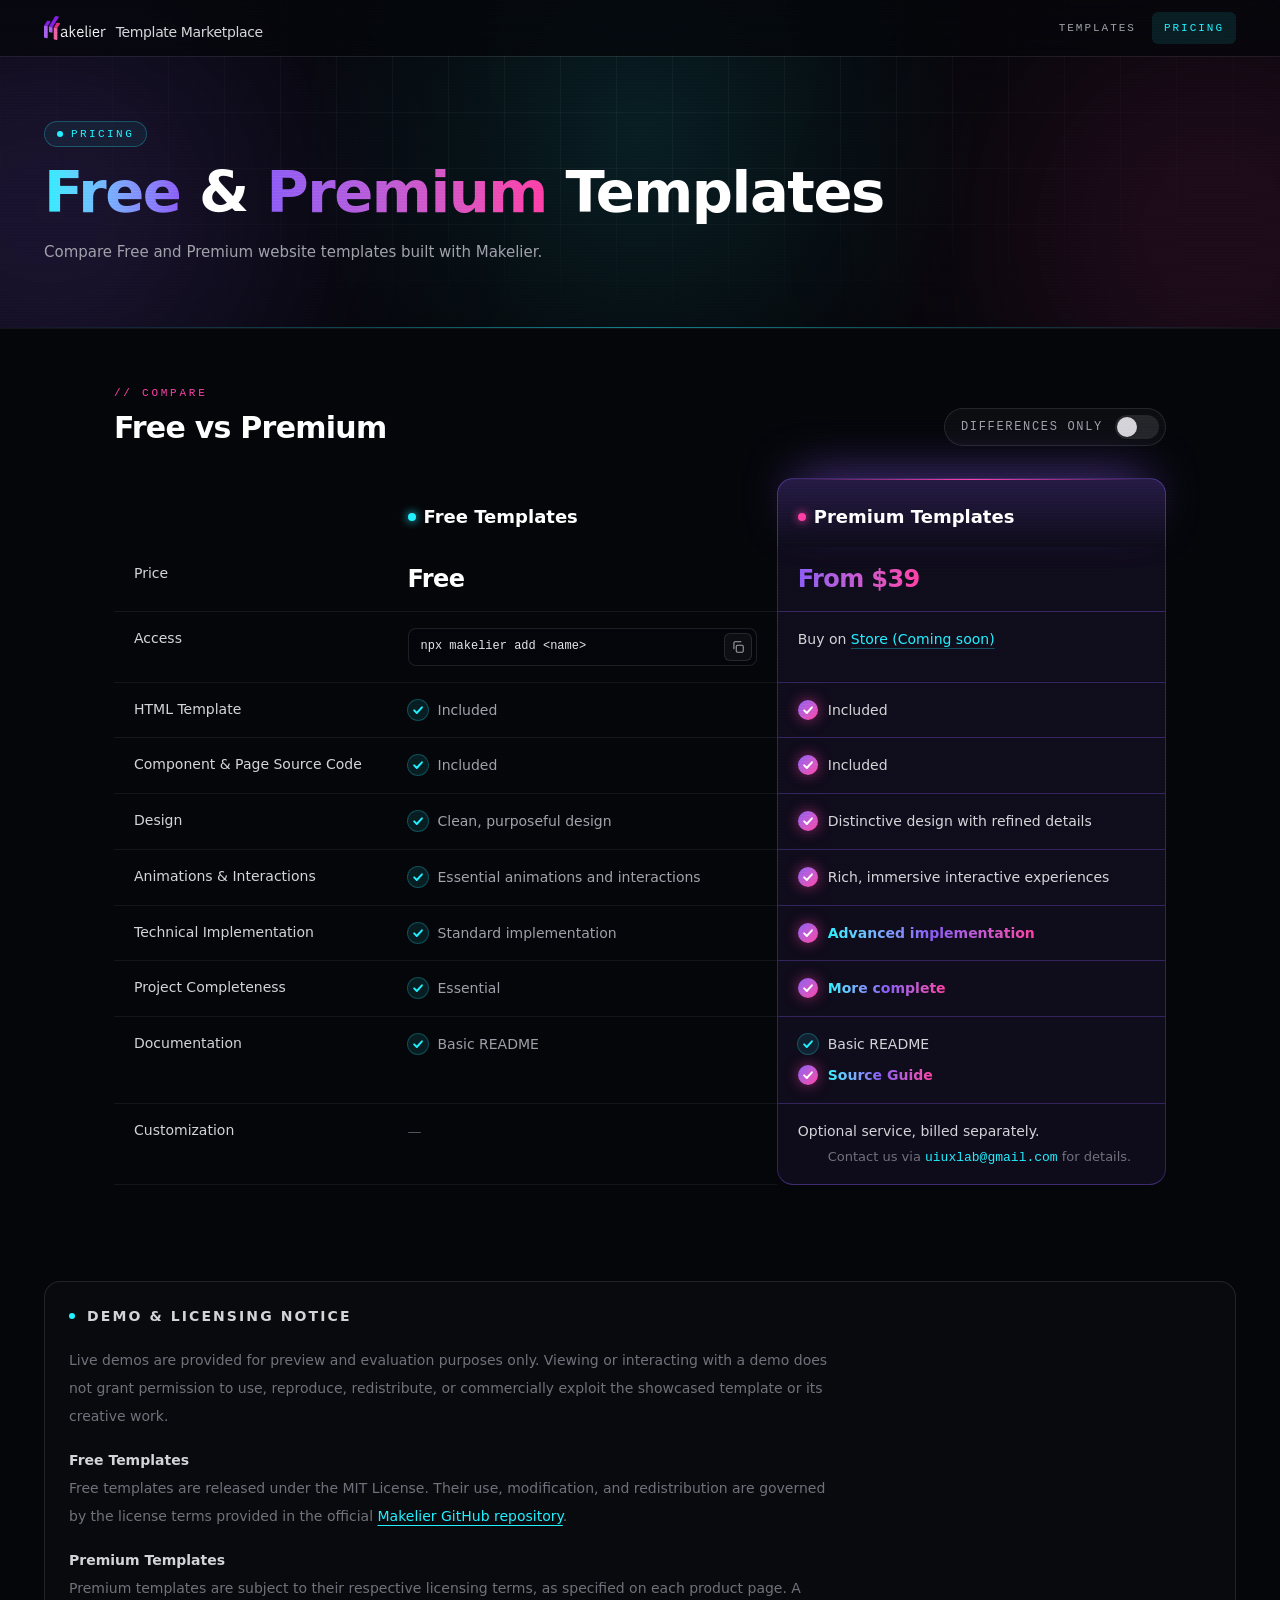
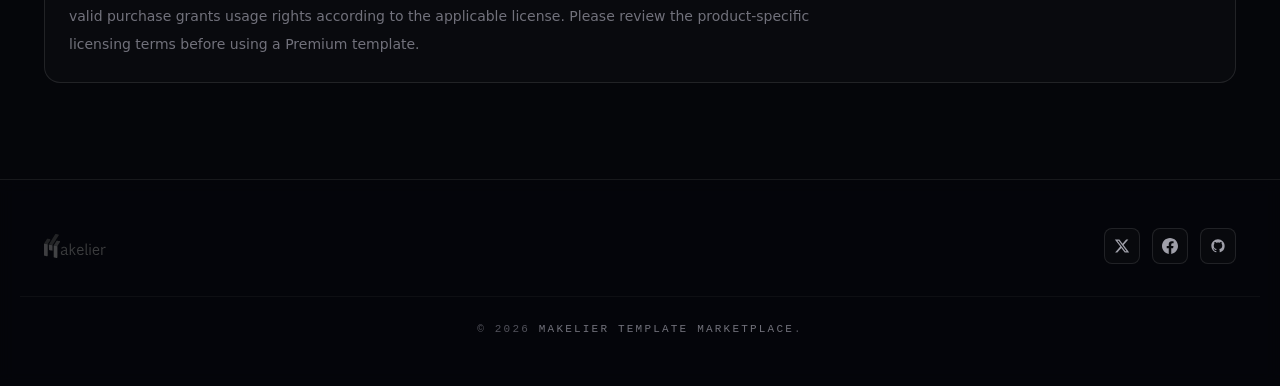
==== commit b2dbe7bc: "update" ====
--- a/pricing.html
+++ b/pricing.html
@@ -5,8 +5,8 @@
         <meta name="viewport" content="width=device-width, initial-scale=1">
         <meta name="description" content="Compare Free and Premium website templates built with Makelier.">
         <title>Pricing - Makelier Template Marketplace</title>
-        <link rel="stylesheet" href="./assets/pricing-BAOpb6Af.css">
-        <link rel="stylesheet" href="./assets/preload-helper-BotgWChS.css">
+        <link rel="stylesheet" href="./assets/pricing-BvXkjy8L.css">
+        <link rel="stylesheet" href="./assets/preload-helper-DAhXUq3U.css">
     </head>
     <body class="mkl-page mkl-page--pricing">
         <div
@@ -90,13 +90,7 @@
                         class="mkl:rounded-md mkl:px-2.5 mkl:py-2 mkl:text-zinc-400 mkl:transition-colors mkl:hover:text-neon-cyan mkl:sm:px-3">Templates</a><a
                         href="./pricing.html"
                         aria-current="page"
-                        class="mkl:rounded-md mkl:bg-neon-cyan/10 mkl:px-2.5 mkl:py-2 mkl:text-neon-cyan mkl:transition-colors mkl:hover:text-neon-cyan mkl:sm:px-3">Pricing</a><a
-                        href="https://github.com/xizon/Makelier"
-                        target="_blank"
-                        rel="noopener noreferrer"
-                        aria-label="GitHub"
-                        class="mkl:ml-1 mkl:inline-flex mkl:size-9 mkl:items-center mkl:justify-center mkl:rounded-md mkl:border mkl:border-white/10 mkl:text-zinc-300 mkl:transition-colors mkl:hover:border-neon-cyan/50 mkl:hover:text-neon-cyan mkl:hover:shadow-[0_0_18px_-4px_rgba(34,240,255,.6)] mkl:focus-visible:outline-2 mkl:focus-visible:outline-neon-cyan"><svg width="20" class="mkl:size-[18px]" viewBox="0 0 16 16" fill="currentColor" aria-hidden="true"><path
-                        d="M8 0C3.58 0 0 3.58 0 8c0 3.54 2.29 6.53 5.47 7.59.4.07.55-.17.55-.38 0-.19-.01-.82-.01-1.49-2.01.37-2.53-.49-2.69-.94-.09-.23-.48-.94-.82-1.13-.28-.15-.68-.52-.01-.53.63-.01 1.08.58 1.23.82.72 1.21 1.87.87 2.33.66.07-.52.28-.87.51-1.07-1.78-.2-3.64-.89-3.64-3.95 0-.87.31-1.59.82-2.15-.08-.2-.36-1.02.08-2.12 0 0 .67-.21 2.2.82.64-.18 1.32-.27 2-.27.68 0 1.36.09 2 .27 1.53-1.04 2.2-.82 2.2-.82.44 1.1.16 1.92.08 2.12.51.56.82 1.27.82 2.15 0 3.07-1.87 3.75-3.65 3.95.29.25.54.73.54 1.48 0 1.07-.01 1.93-.01 2.2 0 .21.15.46.55.38A8.013 8.013 0 0016 8c0-4.42-3.58-8-8-8z"></path></svg></a></div>
+                        class="mkl:rounded-md mkl:bg-neon-cyan/10 mkl:px-2.5 mkl:py-2 mkl:text-neon-cyan mkl:transition-colors mkl:hover:text-neon-cyan mkl:sm:px-3">Pricing</a></div>
                     <button
                         type="button"
                         data-nav-toggle="true"
@@ -124,17 +118,6 @@
                             href="./pricing.html"
                             aria-current="page"
                             class="mkl:flex mkl:items-center mkl:gap-4 mkl:border-b mkl:border-white/[0.06] mkl:px-6 mkl:py-5 mkl:font-mono mkl:text-sm mkl:uppercase mkl:tracking-[.18em] mkl:transition-colors mkl:active:bg-white/[0.06] mkl:focus-visible:outline-2 mkl:focus-visible:-outline-offset-2 mkl:focus-visible:outline-neon-cyan mkl:bg-neon-cyan/[0.07] mkl:text-neon-cyan"><span class="mkl:text-[11px] mkl:tracking-widest mkl:text-neon-cyan">02</span><span>Pricing</span><span aria-hidden="true" class="mkl:ml-auto mkl:text-zinc-600">→</span></a></li>
-                        <li><a
-                            href="https://github.com/xizon/Makelier"
-                            target="_blank"
-                            rel="noopener noreferrer"
-                            class="mkl:flex mkl:items-center mkl:gap-4 mkl:border-b mkl:border-white/[0.06] mkl:px-6 mkl:py-5 mkl:font-mono mkl:text-sm mkl:uppercase mkl:tracking-[.18em] mkl:transition-colors mkl:active:bg-white/[0.06] mkl:focus-visible:outline-2 mkl:focus-visible:-outline-offset-2 mkl:focus-visible:outline-neon-cyan mkl:text-zinc-300 mkl:hover:text-neon-cyan"><span class="mkl:text-[11px] mkl:tracking-widest mkl:text-zinc-600">03</span><span class="mkl:inline-flex mkl:shrink-0 mkl:items-center"><svg
-                            width="20"
-                            class="mkl:size-[18px]"
-                            viewBox="0 0 16 16"
-                            fill="currentColor"
-                            aria-hidden="true"><path
-                            d="M8 0C3.58 0 0 3.58 0 8c0 3.54 2.29 6.53 5.47 7.59.4.07.55-.17.55-.38 0-.19-.01-.82-.01-1.49-2.01.37-2.53-.49-2.69-.94-.09-.23-.48-.94-.82-1.13-.28-.15-.68-.52-.01-.53.63-.01 1.08.58 1.23.82.72 1.21 1.87.87 2.33.66.07-.52.28-.87.51-1.07-1.78-.2-3.64-.89-3.64-3.95 0-.87.31-1.59.82-2.15-.08-.2-.36-1.02.08-2.12 0 0 .67-.21 2.2.82.64-.18 1.32-.27 2-.27.68 0 1.36.09 2 .27 1.53-1.04 2.2-.82 2.2-.82.44 1.1.16 1.92.08 2.12.51.56.82 1.27.82 2.15 0 3.07-1.87 3.75-3.65 3.95.29.25.54.73.54 1.48 0 1.07-.01 1.93-.01 2.2 0 .21.15.46.55.38A8.013 8.013 0 0016 8c0-4.42-3.58-8-8-8z"></path></svg></span><span>GitHub</span><span aria-hidden="true" class="mkl:ml-auto mkl:text-zinc-600">↗</span></a></li>
                     </ul>
                 </div>
             </nav>
@@ -252,7 +235,7 @@
                             <tr data-row="true" data-same="false" class="mkl:group/row">
                                 <th
                                     scope="row"
-                                    class="mkl:border-b mkl:border-white/[0.06] mkl:px-4 mkl:py-4 mkl:text-left mkl:align-top mkl:text-sm mkl:font-medium mkl:text-zinc-300 mkl:transition-colors mkl:duration-200 mkl:group-hover/row:bg-white/[0.04] mkl:group-hover/row:text-white mkl:group-hover/row:shadow-[inset_2px_0_0_#22f0ff] mkl:md:px-5">How to get</th>
+                                    class="mkl:border-b mkl:border-white/[0.06] mkl:px-4 mkl:py-4 mkl:text-left mkl:align-top mkl:text-sm mkl:font-medium mkl:text-zinc-300 mkl:transition-colors mkl:duration-200 mkl:group-hover/row:bg-white/[0.04] mkl:group-hover/row:text-white mkl:group-hover/row:shadow-[inset_2px_0_0_#22f0ff] mkl:md:px-5">Access</th>
                                 <td
                                     data-col="free"
                                     class="mkl:border-b mkl:border-white/[0.06] mkl:px-4 mkl:py-4 mkl:align-top mkl:text-sm mkl:leading-relaxed mkl:text-zinc-400 mkl:transition-[background-color,opacity,color] mkl:duration-300 mkl:group-hover/row:bg-white/[0.04] mkl:group-hover/row:text-zinc-200 mkl:md:px-5 mkl:group-data-[focus=premium]/table:opacity-40 mkl:max-md:group-data-[view=premium]/table:hidden"><span
@@ -306,7 +289,7 @@
                                     stroke-linecap="round"
                                     stroke-linejoin="round"><path data-check="true" pathLength="1" d="M2.5 7.4L5.6 10.5L11.6 3.8"></path></svg></span><span>Included</span></span></td>
                             </tr>
-                            <tr data-row="true" data-same="false" class="mkl:group/row">
+                            <tr data-row="true" data-same="true" class="mkl:group/row">
                                 <th
                                     scope="row"
                                     class="mkl:border-b mkl:border-white/[0.06] mkl:px-4 mkl:py-4 mkl:text-left mkl:align-top mkl:text-sm mkl:font-medium mkl:text-zinc-300 mkl:transition-colors mkl:duration-200 mkl:group-hover/row:bg-white/[0.04] mkl:group-hover/row:text-white mkl:group-hover/row:shadow-[inset_2px_0_0_#22f0ff] mkl:md:px-5">Component &amp; Page Source Code</th>
@@ -321,14 +304,7 @@
                                     stroke="currentColor"
                                     stroke-width="2.2"
                                     stroke-linecap="round"
-                                    stroke-linejoin="round"><path data-check="true" pathLength="1" d="M2.5 7.4L5.6 10.5L11.6 3.8"></path></svg></span><span>Included</span></span><span
-                                    data-component="pricing-table"
-                                    class="mkl:mt-1 mkl:block mkl:pl-[30px] mkl:text-[13px] mkl:text-zinc-500">(From <a
-                                    data-component="pricing-table"
-                                    class="mkl:text-neon-cyan mkl:underline mkl:decoration-neon-cyan/30 mkl:underline-offset-4 mkl:transition-colors mkl:hover:decoration-neon-cyan"
-                                    href="https://github.com/xizon/Makelier"
-                                    target="_blank"
-                                    rel="noopener">Github</a>)</span></span></td>
+                                    stroke-linejoin="round"><path data-check="true" pathLength="1" d="M2.5 7.4L5.6 10.5L11.6 3.8"></path></svg></span><span>Included</span></span></span></td>
                                 <td
                                     data-col="premium"
                                     class="mkl:border-x mkl:border-b mkl:border-neon-violet/30 mkl:bg-neon-violet/[0.07] mkl:px-4 mkl:py-4 mkl:align-top mkl:text-sm mkl:leading-relaxed mkl:text-zinc-300 mkl:transition-[background-color,opacity,color] mkl:duration-300 mkl:group-hover/row:bg-neon-violet/[0.14] mkl:group-hover/row:text-white mkl:md:px-5 mkl:group-data-[focus=free]/table:opacity-50 mkl:max-md:group-data-[view=free]/table:hidden"><span data-component="pricing-table" class="mkl:flex mkl:items-start mkl:gap-2.5"><span
@@ -342,10 +318,10 @@
                                     stroke-linecap="round"
                                     stroke-linejoin="round"><path data-check="true" pathLength="1" d="M2.5 7.4L5.6 10.5L11.6 3.8"></path></svg></span><span>Included</span></span></td>
                             </tr>
-                            <tr data-row="true" data-same="true" class="mkl:group/row">
-                                <th
-                                    scope="row"
-                                    class="mkl:border-b mkl:border-white/[0.06] mkl:px-4 mkl:py-4 mkl:text-left mkl:align-top mkl:text-sm mkl:font-medium mkl:text-zinc-300 mkl:transition-colors mkl:duration-200 mkl:group-hover/row:bg-white/[0.04] mkl:group-hover/row:text-white mkl:group-hover/row:shadow-[inset_2px_0_0_#22f0ff] mkl:md:px-5">Usage</th>
+                            <tr data-row="true" data-same="false" class="mkl:group/row">
+                                <th
+                                    scope="row"
+                                    class="mkl:border-b mkl:border-white/[0.06] mkl:px-4 mkl:py-4 mkl:text-left mkl:align-top mkl:text-sm mkl:font-medium mkl:text-zinc-300 mkl:transition-colors mkl:duration-200 mkl:group-hover/row:bg-white/[0.04] mkl:group-hover/row:text-white mkl:group-hover/row:shadow-[inset_2px_0_0_#22f0ff] mkl:md:px-5">Design</th>
                                 <td
                                     data-col="free"
                                     class="mkl:border-b mkl:border-white/[0.06] mkl:px-4 mkl:py-4 mkl:align-top mkl:text-sm mkl:leading-relaxed mkl:text-zinc-400 mkl:transition-[background-color,opacity,color] mkl:duration-300 mkl:group-hover/row:bg-white/[0.04] mkl:group-hover/row:text-zinc-200 mkl:md:px-5 mkl:group-data-[focus=premium]/table:opacity-40 mkl:max-md:group-data-[view=premium]/table:hidden"><span data-component="pricing-table" class="mkl:flex mkl:items-start mkl:gap-2.5"><span
@@ -357,7 +333,7 @@
                                     stroke="currentColor"
                                     stroke-width="2.2"
                                     stroke-linecap="round"
-                                    stroke-linejoin="round"><path data-check="true" pathLength="1" d="M2.5 7.4L5.6 10.5L11.6 3.8"></path></svg></span><span>Import into workspace, same workflow</span></span></td>
+                                    stroke-linejoin="round"><path data-check="true" pathLength="1" d="M2.5 7.4L5.6 10.5L11.6 3.8"></path></svg></span><span>Clean, purposeful design</span></span></td>
                                 <td
                                     data-col="premium"
                                     class="mkl:border-x mkl:border-b mkl:border-neon-violet/30 mkl:bg-neon-violet/[0.07] mkl:px-4 mkl:py-4 mkl:align-top mkl:text-sm mkl:leading-relaxed mkl:text-zinc-300 mkl:transition-[background-color,opacity,color] mkl:duration-300 mkl:group-hover/row:bg-neon-violet/[0.14] mkl:group-hover/row:text-white mkl:md:px-5 mkl:group-data-[focus=free]/table:opacity-50 mkl:max-md:group-data-[view=free]/table:hidden"><span data-component="pricing-table" class="mkl:flex mkl:items-start mkl:gap-2.5"><span
@@ -369,12 +345,12 @@
                                     stroke="currentColor"
                                     stroke-width="2.2"
                                     stroke-linecap="round"
-                                    stroke-linejoin="round"><path data-check="true" pathLength="1" d="M2.5 7.4L5.6 10.5L11.6 3.8"></path></svg></span><span>Import into workspace, same workflow</span></span></td>
-                            </tr>
-                            <tr data-row="true" data-same="true" class="mkl:group/row">
-                                <th
-                                    scope="row"
-                                    class="mkl:border-b mkl:border-white/[0.06] mkl:px-4 mkl:py-4 mkl:text-left mkl:align-top mkl:text-sm mkl:font-medium mkl:text-zinc-300 mkl:transition-colors mkl:duration-200 mkl:group-hover/row:bg-white/[0.04] mkl:group-hover/row:text-white mkl:group-hover/row:shadow-[inset_2px_0_0_#22f0ff] mkl:md:px-5">Design &amp; Quality</th>
+                                    stroke-linejoin="round"><path data-check="true" pathLength="1" d="M2.5 7.4L5.6 10.5L11.6 3.8"></path></svg></span><span>Distinctive design with refined details</span></span></td>
+                            </tr>
+                            <tr data-row="true" data-same="false" class="mkl:group/row">
+                                <th
+                                    scope="row"
+                                    class="mkl:border-b mkl:border-white/[0.06] mkl:px-4 mkl:py-4 mkl:text-left mkl:align-top mkl:text-sm mkl:font-medium mkl:text-zinc-300 mkl:transition-colors mkl:duration-200 mkl:group-hover/row:bg-white/[0.04] mkl:group-hover/row:text-white mkl:group-hover/row:shadow-[inset_2px_0_0_#22f0ff] mkl:md:px-5">Animations &amp; Interactions</th>
                                 <td
                                     data-col="free"
                                     class="mkl:border-b mkl:border-white/[0.06] mkl:px-4 mkl:py-4 mkl:align-top mkl:text-sm mkl:leading-relaxed mkl:text-zinc-400 mkl:transition-[background-color,opacity,color] mkl:duration-300 mkl:group-hover/row:bg-white/[0.04] mkl:group-hover/row:text-zinc-200 mkl:md:px-5 mkl:group-data-[focus=premium]/table:opacity-40 mkl:max-md:group-data-[view=premium]/table:hidden"><span data-component="pricing-table" class="mkl:flex mkl:items-start mkl:gap-2.5"><span
@@ -386,7 +362,7 @@
                                     stroke="currentColor"
                                     stroke-width="2.2"
                                     stroke-linecap="round"
-                                    stroke-linejoin="round"><path data-check="true" pathLength="1" d="M2.5 7.4L5.6 10.5L11.6 3.8"></path></svg></span><span>Guaranteed — varies by project type and market orientation</span></span></td>
+                                    stroke-linejoin="round"><path data-check="true" pathLength="1" d="M2.5 7.4L5.6 10.5L11.6 3.8"></path></svg></span><span>Essential animations and interactions</span></span></td>
                                 <td
                                     data-col="premium"
                                     class="mkl:border-x mkl:border-b mkl:border-neon-violet/30 mkl:bg-neon-violet/[0.07] mkl:px-4 mkl:py-4 mkl:align-top mkl:text-sm mkl:leading-relaxed mkl:text-zinc-300 mkl:transition-[background-color,opacity,color] mkl:duration-300 mkl:group-hover/row:bg-neon-violet/[0.14] mkl:group-hover/row:text-white mkl:md:px-5 mkl:group-data-[focus=free]/table:opacity-50 mkl:max-md:group-data-[view=free]/table:hidden"><span data-component="pricing-table" class="mkl:flex mkl:items-start mkl:gap-2.5"><span
@@ -398,12 +374,12 @@
                                     stroke="currentColor"
                                     stroke-width="2.2"
                                     stroke-linecap="round"
-                                    stroke-linejoin="round"><path data-check="true" pathLength="1" d="M2.5 7.4L5.6 10.5L11.6 3.8"></path></svg></span><span>Guaranteed — varies by project type and market orientation</span></span></td>
-                            </tr>
-                            <tr data-row="true" data-same="false" class="mkl:group/row">
-                                <th
-                                    scope="row"
-                                    class="mkl:border-b mkl:border-white/[0.06] mkl:px-4 mkl:py-4 mkl:text-left mkl:align-top mkl:text-sm mkl:font-medium mkl:text-zinc-300 mkl:transition-colors mkl:duration-200 mkl:group-hover/row:bg-white/[0.04] mkl:group-hover/row:text-white mkl:group-hover/row:shadow-[inset_2px_0_0_#22f0ff] mkl:md:px-5">Completeness</th>
+                                    stroke-linejoin="round"><path data-check="true" pathLength="1" d="M2.5 7.4L5.6 10.5L11.6 3.8"></path></svg></span><span>Rich, immersive interactive experiences</span></span></td>
+                            </tr>
+                            <tr data-row="true" data-same="false" class="mkl:group/row">
+                                <th
+                                    scope="row"
+                                    class="mkl:border-b mkl:border-white/[0.06] mkl:px-4 mkl:py-4 mkl:text-left mkl:align-top mkl:text-sm mkl:font-medium mkl:text-zinc-300 mkl:transition-colors mkl:duration-200 mkl:group-hover/row:bg-white/[0.04] mkl:group-hover/row:text-white mkl:group-hover/row:shadow-[inset_2px_0_0_#22f0ff] mkl:md:px-5">Technical Implementation</th>
                                 <td
                                     data-col="free"
                                     class="mkl:border-b mkl:border-white/[0.06] mkl:px-4 mkl:py-4 mkl:align-top mkl:text-sm mkl:leading-relaxed mkl:text-zinc-400 mkl:transition-[background-color,opacity,color] mkl:duration-300 mkl:group-hover/row:bg-white/[0.04] mkl:group-hover/row:text-zinc-200 mkl:md:px-5 mkl:group-data-[focus=premium]/table:opacity-40 mkl:max-md:group-data-[view=premium]/table:hidden"><span data-component="pricing-table" class="mkl:flex mkl:items-start mkl:gap-2.5"><span
@@ -415,7 +391,7 @@
                                     stroke="currentColor"
                                     stroke-width="2.2"
                                     stroke-linecap="round"
-                                    stroke-linejoin="round"><path data-check="true" pathLength="1" d="M2.5 7.4L5.6 10.5L11.6 3.8"></path></svg></span><span>Standard</span></span></td>
+                                    stroke-linejoin="round"><path data-check="true" pathLength="1" d="M2.5 7.4L5.6 10.5L11.6 3.8"></path></svg></span><span>Standard implementation</span></span></td>
                                 <td
                                     data-col="premium"
                                     class="mkl:border-x mkl:border-b mkl:border-neon-violet/30 mkl:bg-neon-violet/[0.07] mkl:px-4 mkl:py-4 mkl:align-top mkl:text-sm mkl:leading-relaxed mkl:text-zinc-300 mkl:transition-[background-color,opacity,color] mkl:duration-300 mkl:group-hover/row:bg-neon-violet/[0.14] mkl:group-hover/row:text-white mkl:md:px-5 mkl:group-data-[focus=free]/table:opacity-50 mkl:max-md:group-data-[view=free]/table:hidden"><span data-component="pricing-table" class="mkl:flex mkl:items-start mkl:gap-2.5"><span
@@ -429,12 +405,12 @@
                                     stroke-linecap="round"
                                     stroke-linejoin="round"><path data-check="true" pathLength="1" d="M2.5 7.4L5.6 10.5L11.6 3.8"></path></svg></span><span><strong
                                     data-component="pricing-table"
-                                    class="mkl:bg-linear-to-r mkl:from-neon-cyan mkl:via-neon-violet mkl:to-neon-pink mkl:bg-clip-text mkl:font-semibold mkl:text-transparent">Advanced</strong></span></span></td>
-                            </tr>
-                            <tr data-row="true" data-same="false" class="mkl:group/row">
-                                <th
-                                    scope="row"
-                                    class="mkl:border-b mkl:border-white/[0.06] mkl:px-4 mkl:py-4 mkl:text-left mkl:align-top mkl:text-sm mkl:font-medium mkl:text-zinc-300 mkl:transition-colors mkl:duration-200 mkl:group-hover/row:bg-white/[0.04] mkl:group-hover/row:text-white mkl:group-hover/row:shadow-[inset_2px_0_0_#22f0ff] mkl:md:px-5">Technical</th>
+                                    class="mkl:bg-linear-to-r mkl:from-neon-cyan mkl:via-neon-violet mkl:to-neon-pink mkl:bg-clip-text mkl:font-semibold mkl:text-transparent">Advanced implementation</strong></span></span></td>
+                            </tr>
+                            <tr data-row="true" data-same="false" class="mkl:group/row">
+                                <th
+                                    scope="row"
+                                    class="mkl:border-b mkl:border-white/[0.06] mkl:px-4 mkl:py-4 mkl:text-left mkl:align-top mkl:text-sm mkl:font-medium mkl:text-zinc-300 mkl:transition-colors mkl:duration-200 mkl:group-hover/row:bg-white/[0.04] mkl:group-hover/row:text-white mkl:group-hover/row:shadow-[inset_2px_0_0_#22f0ff] mkl:md:px-5">Project Completeness</th>
                                 <td
                                     data-col="free"
                                     class="mkl:border-b mkl:border-white/[0.06] mkl:px-4 mkl:py-4 mkl:align-top mkl:text-sm mkl:leading-relaxed mkl:text-zinc-400 mkl:transition-[background-color,opacity,color] mkl:duration-300 mkl:group-hover/row:bg-white/[0.04] mkl:group-hover/row:text-zinc-200 mkl:md:px-5 mkl:group-data-[focus=premium]/table:opacity-40 mkl:max-md:group-data-[view=premium]/table:hidden"><span data-component="pricing-table" class="mkl:flex mkl:items-start mkl:gap-2.5"><span
@@ -446,7 +422,7 @@
                                     stroke="currentColor"
                                     stroke-width="2.2"
                                     stroke-linecap="round"
-                                    stroke-linejoin="round"><path data-check="true" pathLength="1" d="M2.5 7.4L5.6 10.5L11.6 3.8"></path></svg></span><span>Standard</span></span></td>
+                                    stroke-linejoin="round"><path data-check="true" pathLength="1" d="M2.5 7.4L5.6 10.5L11.6 3.8"></path></svg></span><span>Essential</span></span></td>
                                 <td
                                     data-col="premium"
                                     class="mkl:border-x mkl:border-b mkl:border-neon-violet/30 mkl:bg-neon-violet/[0.07] mkl:px-4 mkl:py-4 mkl:align-top mkl:text-sm mkl:leading-relaxed mkl:text-zinc-300 mkl:transition-[background-color,opacity,color] mkl:duration-300 mkl:group-hover/row:bg-neon-violet/[0.14] mkl:group-hover/row:text-white mkl:md:px-5 mkl:group-data-[focus=free]/table:opacity-50 mkl:max-md:group-data-[view=free]/table:hidden"><span data-component="pricing-table" class="mkl:flex mkl:items-start mkl:gap-2.5"><span
@@ -460,7 +436,7 @@
                                     stroke-linecap="round"
                                     stroke-linejoin="round"><path data-check="true" pathLength="1" d="M2.5 7.4L5.6 10.5L11.6 3.8"></path></svg></span><span><strong
                                     data-component="pricing-table"
-                                    class="mkl:bg-linear-to-r mkl:from-neon-cyan mkl:via-neon-violet mkl:to-neon-pink mkl:bg-clip-text mkl:font-semibold mkl:text-transparent">Advanced</strong></span></span></td>
+                                    class="mkl:bg-linear-to-r mkl:from-neon-cyan mkl:via-neon-violet mkl:to-neon-pink mkl:bg-clip-text mkl:font-semibold mkl:text-transparent">More complete</strong></span></span></td>
                             </tr>
                             <tr data-row="true" data-same="false" class="mkl:group/row">
                                 <th
@@ -511,35 +487,30 @@
                                     class="mkl:border-b mkl:border-white/[0.06] mkl:px-4 mkl:py-4 mkl:align-top mkl:text-sm mkl:leading-relaxed mkl:text-zinc-400 mkl:transition-[background-color,opacity,color] mkl:duration-300 mkl:group-hover/row:bg-white/[0.04] mkl:group-hover/row:text-zinc-200 mkl:md:px-5 mkl:group-data-[focus=premium]/table:opacity-40 mkl:max-md:group-data-[view=premium]/table:hidden"><span class="mkl:text-zinc-600">—</span></td>
                                 <td
                                     data-col="premium"
-                                    class="mkl:border-x mkl:border-b mkl:border-neon-violet/30 mkl:bg-neon-violet/[0.07] mkl:px-4 mkl:py-4 mkl:align-top mkl:text-sm mkl:leading-relaxed mkl:text-zinc-300 mkl:transition-[background-color,opacity,color] mkl:duration-300 mkl:group-hover/row:bg-neon-violet/[0.14] mkl:group-hover/row:text-white mkl:md:px-5 mkl:group-data-[focus=free]/table:opacity-50 mkl:max-md:group-data-[view=free]/table:hidden mkl:rounded-b-2xl mkl:border-b-neon-violet/40"><span>Available, contact via <i class="mkl:font-mono mkl:text-[13px] mkl:not-italic mkl:text-neon-cyan">uiuxlab#gmail.com</i> (billed separately, details on request)</span></td>
+                                    class="mkl:border-x mkl:border-b mkl:border-neon-violet/30 mkl:bg-neon-violet/[0.07] mkl:px-4 mkl:py-4 mkl:align-top mkl:text-sm mkl:leading-relaxed mkl:text-zinc-300 mkl:transition-[background-color,opacity,color] mkl:duration-300 mkl:group-hover/row:bg-neon-violet/[0.14] mkl:group-hover/row:text-white mkl:md:px-5 mkl:group-data-[focus=free]/table:opacity-50 mkl:max-md:group-data-[view=free]/table:hidden mkl:rounded-b-2xl mkl:border-b-neon-violet/40"><span>Optional service, billed separately.<span
+                                    data-component="pricing-table"
+                                    class="mkl:mt-1 mkl:block mkl:pl-[30px] mkl:text-[13px] mkl:text-zinc-500">Contact us via <i class="mkl:font-mono mkl:text-[13px] mkl:not-italic mkl:text-neon-cyan">uiuxlab@gmail.com</i> for details.</span></span></td>
                             </tr>
                         </tbody>
                     </table>
                 </section>
                 <section
-                    data-component="pricing-overview"
-                    class="mkl:mx-auto mkl:w-full mkl:max-w-[1100px] mkl:px-6 mkl:pb-24"
-                    aria-labelledby="mkl-pricing-overview-title">
-                    <p class="mkl:font-mono mkl:text-[11px] mkl:uppercase mkl:tracking-[.25em] mkl:text-neon-pink">// Overview</p>
-                    <h2 id="mkl-pricing-overview-title" class="mkl:sr-only">Overview</h2>
-                    <div class="mkl:mt-5 mkl:grid mkl:gap-5 mkl:md:grid-cols-2">
-                        <div
-                            class="mkl:group mkl:relative mkl:overflow-hidden mkl:rounded-2xl mkl:border mkl:p-7 mkl:transition-[border-color,box-shadow] mkl:duration-300 mkl:border-white/10 mkl:bg-ink-900/70 mkl:hover:border-neon-cyan/40 mkl:hover:shadow-[0_0_48px_-14px_rgba(34,240,255,.45)]">
-                            <span
-                                aria-hidden="true"
-                                class="mkl:absolute mkl:inset-x-0 mkl:top-0 mkl:h-px mkl:bg-linear-to-r mkl:from-transparent mkl:to-transparent mkl:via-neon-cyan/60"></span>
-                            <p
-                                class="mkl:mb-3 mkl:font-mono mkl:text-[11px] mkl:uppercase mkl:tracking-[.22em] mkl:text-neon-cyan"><span aria-hidden="true">→</span> Every template</p>
-                            <p class="mkl:text-[15px] mkl:leading-relaxed mkl:text-zinc-400">All templates are built with Makelier. Both free and premium include HTML templates and component &amp; page source code, and can be imported into your workspace and developed or customized using the same workflow. Design quality is guaranteed across the board — differences lie in project type and market orientation, not in whether you pay.</p>
+                    data-component="notice"
+                    class="mkl:relative mkl:mx-auto mkl:w-full mkl:max-w-[1240px] mkl:px-6 mkl:pb-24 mkl:pt-8 lg:mkl:px-12">
+                    <div class="mkl:rounded-2xl mkl:border mkl:border-white/10 mkl:bg-white/[.02] mkl:p-6 md:mkl:p-8">
+                        <div class="mkl:mb-5 mkl:flex mkl:items-center mkl:gap-3">
+                            <span class="mkl:h-1.5 mkl:w-1.5 mkl:rounded-full mkl:bg-neon-cyan"></span>
+                            <h2
+                                class="mkl:text-sm mkl:font-semibold mkl:uppercase mkl:tracking-[.15em] mkl:text-zinc-300">Demo &amp; Licensing Notice</h2>
                         </div>
-                        <div
-                            class="mkl:group mkl:relative mkl:overflow-hidden mkl:rounded-2xl mkl:border mkl:p-7 mkl:transition-[border-color,box-shadow] mkl:duration-300 mkl:border-neon-violet/30 mkl:bg-linear-to-br mkl:from-neon-violet/[0.12] mkl:to-neon-pink/[0.05] mkl:hover:border-neon-pink/50 mkl:hover:shadow-[0_0_48px_-14px_rgba(255,62,165,.5)]">
-                            <span
-                                aria-hidden="true"
-                                class="mkl:absolute mkl:inset-x-0 mkl:top-0 mkl:h-px mkl:bg-linear-to-r mkl:from-transparent mkl:to-transparent mkl:via-neon-pink/70"></span>
-                            <p
-                                class="mkl:mb-3 mkl:font-mono mkl:text-[11px] mkl:uppercase mkl:tracking-[.22em] mkl:text-neon-pink"><span aria-hidden="true">→</span> Premium</p>
-                            <p class="mkl:text-[15px] mkl:leading-relaxed mkl:text-zinc-300">Premium templates go further in design completeness and technical implementation, and include a source modification guide to help you get started and customize quickly. For additional customization services, contact us via email — billed separately, details on request.</p>
+                        <div class="mkl:max-w-3xl mkl:space-y-4 mkl:text-sm mkl:leading-7 mkl:text-zinc-500">
+                            <p>Live demos are provided for preview and evaluation purposes only. Viewing or interacting with a demo does not grant permission to use, reproduce, redistribute, or commercially exploit the showcased template or its creative work.</p>
+                            <p><strong class="mkl:text-zinc-300">Free Templates</strong><br>Free templates are released under the MIT License. Their use, modification, and redistribution are governed by the license terms provided in the official <a
+                                href="https://github.com/xizon/Makelier"
+                                target="_blank"
+                                rel="noopener noreferrer"
+                                class="mkl:text-neon-cyan mkl:underline mkl:underline-offset-4 mkl:transition-colors mkl:hover:text-white">Makelier GitHub repository</a>.</p>
+                            <p><strong class="mkl:text-zinc-300">Premium Templates</strong><br>Premium templates are subject to their respective licensing terms, as specified on each product page. A valid purchase grants usage rights according to the applicable license. Please review the product-specific licensing terms before using a Premium template.</p>
                         </div>
                     </div>
                 </section>
--- a/assets/pricing-BvXkjy8L.css
+++ b/assets/pricing-BvXkjy8L.css
@@ -0,0 +1 @@
+.mkl-pricing-hero{padding:24px;background:#111;color:white}.mkl-pricing-hero__button{margin-top:16px;padding:10px 20px;border-radius:6px;background:white;color:black;cursor:pointer}.mkl-is-hidden{display:none}
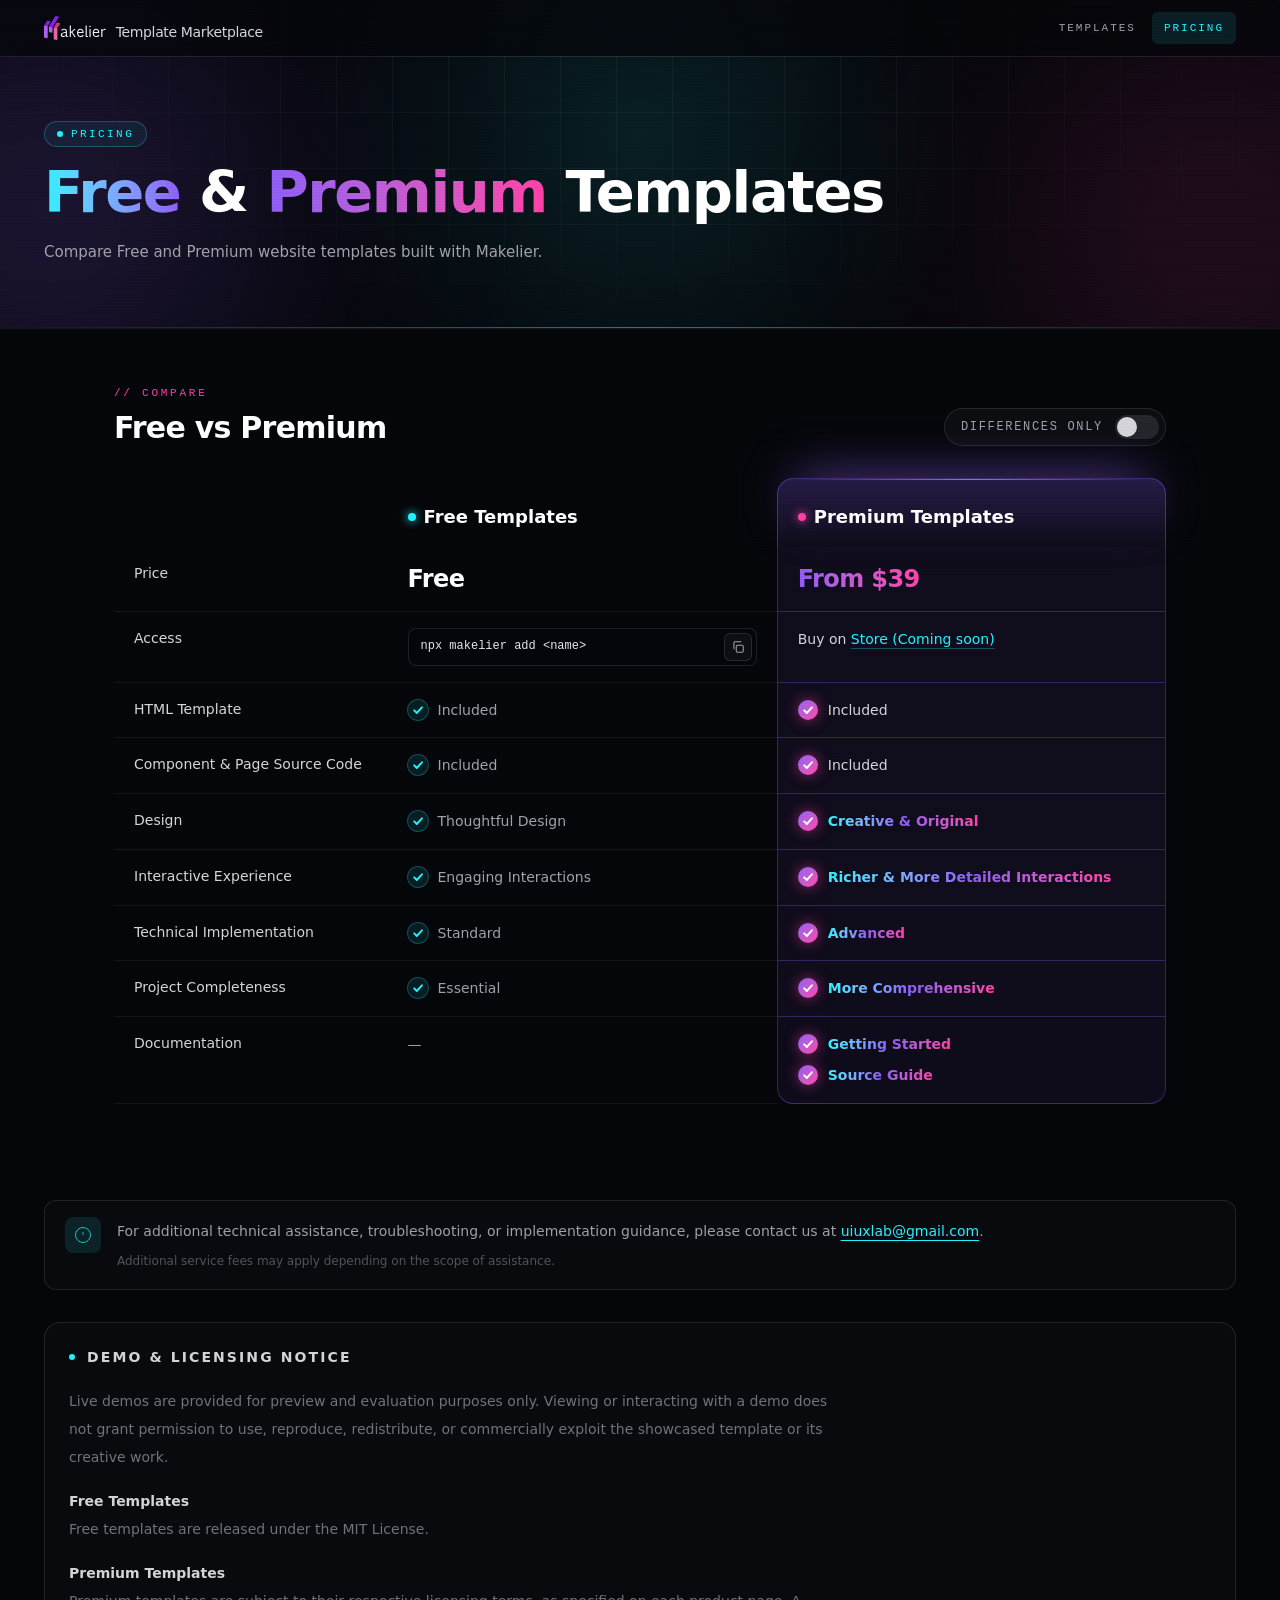
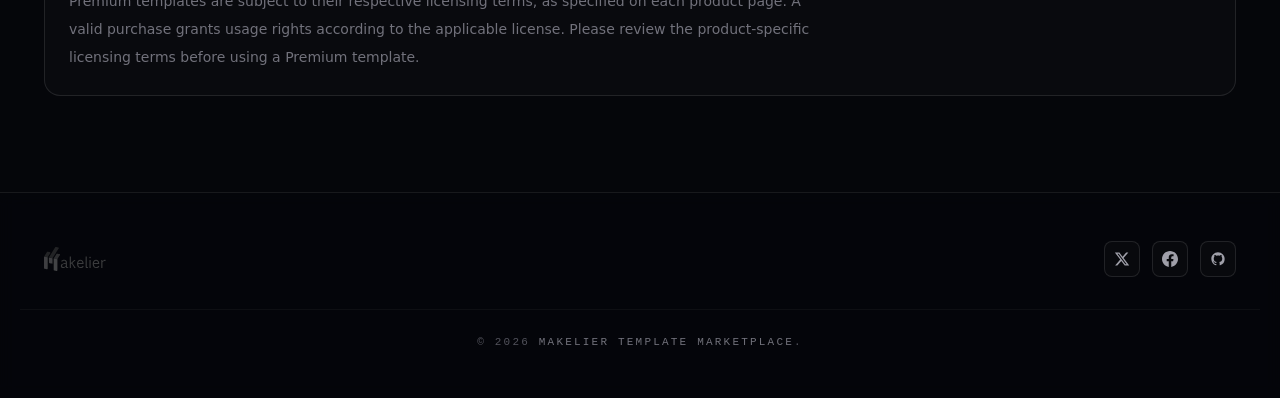
==== commit 8e353f45: "update" ====
--- a/pricing.html
+++ b/pricing.html
@@ -6,7 +6,7 @@
         <meta name="description" content="Compare Free and Premium website templates built with Makelier.">
         <title>Pricing - Makelier Template Marketplace</title>
         <link rel="stylesheet" href="./assets/pricing-BvXkjy8L.css">
-        <link rel="stylesheet" href="./assets/preload-helper-DAhXUq3U.css">
+        <link rel="stylesheet" href="./assets/preload-helper-pTkv70Gq.css">
     </head>
     <body class="mkl-page mkl-page--pricing">
         <div
@@ -295,7 +295,7 @@
                                     class="mkl:border-b mkl:border-white/[0.06] mkl:px-4 mkl:py-4 mkl:text-left mkl:align-top mkl:text-sm mkl:font-medium mkl:text-zinc-300 mkl:transition-colors mkl:duration-200 mkl:group-hover/row:bg-white/[0.04] mkl:group-hover/row:text-white mkl:group-hover/row:shadow-[inset_2px_0_0_#22f0ff] mkl:md:px-5">Component &amp; Page Source Code</th>
                                 <td
                                     data-col="free"
-                                    class="mkl:border-b mkl:border-white/[0.06] mkl:px-4 mkl:py-4 mkl:align-top mkl:text-sm mkl:leading-relaxed mkl:text-zinc-400 mkl:transition-[background-color,opacity,color] mkl:duration-300 mkl:group-hover/row:bg-white/[0.04] mkl:group-hover/row:text-zinc-200 mkl:md:px-5 mkl:group-data-[focus=premium]/table:opacity-40 mkl:max-md:group-data-[view=premium]/table:hidden"><span><span data-component="pricing-table" class="mkl:flex mkl:items-start mkl:gap-2.5"><span
+                                    class="mkl:border-b mkl:border-white/[0.06] mkl:px-4 mkl:py-4 mkl:align-top mkl:text-sm mkl:leading-relaxed mkl:text-zinc-400 mkl:transition-[background-color,opacity,color] mkl:duration-300 mkl:group-hover/row:bg-white/[0.04] mkl:group-hover/row:text-zinc-200 mkl:md:px-5 mkl:group-data-[focus=premium]/table:opacity-40 mkl:max-md:group-data-[view=premium]/table:hidden"><span data-component="pricing-table" class="mkl:flex mkl:items-start mkl:gap-2.5"><span
                                     aria-hidden="true"
                                     class="mkl:mt-px mkl:inline-grid mkl:size-5 mkl:shrink-0 mkl:place-items-center mkl:rounded-full mkl:bg-neon-cyan/10 mkl:text-neon-cyan mkl:ring-1 mkl:ring-neon-cyan/30"><svg
                                     viewBox="0 0 14 14"
@@ -304,7 +304,7 @@
                                     stroke="currentColor"
                                     stroke-width="2.2"
                                     stroke-linecap="round"
-                                    stroke-linejoin="round"><path data-check="true" pathLength="1" d="M2.5 7.4L5.6 10.5L11.6 3.8"></path></svg></span><span>Included</span></span></span></td>
+                                    stroke-linejoin="round"><path data-check="true" pathLength="1" d="M2.5 7.4L5.6 10.5L11.6 3.8"></path></svg></span><span>Included</span></span></td>
                                 <td
                                     data-col="premium"
                                     class="mkl:border-x mkl:border-b mkl:border-neon-violet/30 mkl:bg-neon-violet/[0.07] mkl:px-4 mkl:py-4 mkl:align-top mkl:text-sm mkl:leading-relaxed mkl:text-zinc-300 mkl:transition-[background-color,opacity,color] mkl:duration-300 mkl:group-hover/row:bg-neon-violet/[0.14] mkl:group-hover/row:text-white mkl:md:px-5 mkl:group-data-[focus=free]/table:opacity-50 mkl:max-md:group-data-[view=free]/table:hidden"><span data-component="pricing-table" class="mkl:flex mkl:items-start mkl:gap-2.5"><span
@@ -333,7 +333,7 @@
                                     stroke="currentColor"
                                     stroke-width="2.2"
                                     stroke-linecap="round"
-                                    stroke-linejoin="round"><path data-check="true" pathLength="1" d="M2.5 7.4L5.6 10.5L11.6 3.8"></path></svg></span><span>Clean, purposeful design</span></span></td>
+                                    stroke-linejoin="round"><path data-check="true" pathLength="1" d="M2.5 7.4L5.6 10.5L11.6 3.8"></path></svg></span><span>Thoughtful Design</span></span></td>
                                 <td
                                     data-col="premium"
                                     class="mkl:border-x mkl:border-b mkl:border-neon-violet/30 mkl:bg-neon-violet/[0.07] mkl:px-4 mkl:py-4 mkl:align-top mkl:text-sm mkl:leading-relaxed mkl:text-zinc-300 mkl:transition-[background-color,opacity,color] mkl:duration-300 mkl:group-hover/row:bg-neon-violet/[0.14] mkl:group-hover/row:text-white mkl:md:px-5 mkl:group-data-[focus=free]/table:opacity-50 mkl:max-md:group-data-[view=free]/table:hidden"><span data-component="pricing-table" class="mkl:flex mkl:items-start mkl:gap-2.5"><span
@@ -345,12 +345,14 @@
                                     stroke="currentColor"
                                     stroke-width="2.2"
                                     stroke-linecap="round"
-                                    stroke-linejoin="round"><path data-check="true" pathLength="1" d="M2.5 7.4L5.6 10.5L11.6 3.8"></path></svg></span><span>Distinctive design with refined details</span></span></td>
+                                    stroke-linejoin="round"><path data-check="true" pathLength="1" d="M2.5 7.4L5.6 10.5L11.6 3.8"></path></svg></span><span><strong
+                                    data-component="pricing-table"
+                                    class="mkl:bg-linear-to-r mkl:from-neon-cyan mkl:via-neon-violet mkl:to-neon-pink mkl:bg-clip-text mkl:font-semibold mkl:text-transparent">Creative &amp; Original</strong></span></span></td>
                             </tr>
                             <tr data-row="true" data-same="false" class="mkl:group/row">
                                 <th
                                     scope="row"
-                                    class="mkl:border-b mkl:border-white/[0.06] mkl:px-4 mkl:py-4 mkl:text-left mkl:align-top mkl:text-sm mkl:font-medium mkl:text-zinc-300 mkl:transition-colors mkl:duration-200 mkl:group-hover/row:bg-white/[0.04] mkl:group-hover/row:text-white mkl:group-hover/row:shadow-[inset_2px_0_0_#22f0ff] mkl:md:px-5">Animations &amp; Interactions</th>
+                                    class="mkl:border-b mkl:border-white/[0.06] mkl:px-4 mkl:py-4 mkl:text-left mkl:align-top mkl:text-sm mkl:font-medium mkl:text-zinc-300 mkl:transition-colors mkl:duration-200 mkl:group-hover/row:bg-white/[0.04] mkl:group-hover/row:text-white mkl:group-hover/row:shadow-[inset_2px_0_0_#22f0ff] mkl:md:px-5">Interactive Experience</th>
                                 <td
                                     data-col="free"
                                     class="mkl:border-b mkl:border-white/[0.06] mkl:px-4 mkl:py-4 mkl:align-top mkl:text-sm mkl:leading-relaxed mkl:text-zinc-400 mkl:transition-[background-color,opacity,color] mkl:duration-300 mkl:group-hover/row:bg-white/[0.04] mkl:group-hover/row:text-zinc-200 mkl:md:px-5 mkl:group-data-[focus=premium]/table:opacity-40 mkl:max-md:group-data-[view=premium]/table:hidden"><span data-component="pricing-table" class="mkl:flex mkl:items-start mkl:gap-2.5"><span
@@ -362,7 +364,7 @@
                                     stroke="currentColor"
                                     stroke-width="2.2"
                                     stroke-linecap="round"
-                                    stroke-linejoin="round"><path data-check="true" pathLength="1" d="M2.5 7.4L5.6 10.5L11.6 3.8"></path></svg></span><span>Essential animations and interactions</span></span></td>
+                                    stroke-linejoin="round"><path data-check="true" pathLength="1" d="M2.5 7.4L5.6 10.5L11.6 3.8"></path></svg></span><span>Engaging Interactions</span></span></td>
                                 <td
                                     data-col="premium"
                                     class="mkl:border-x mkl:border-b mkl:border-neon-violet/30 mkl:bg-neon-violet/[0.07] mkl:px-4 mkl:py-4 mkl:align-top mkl:text-sm mkl:leading-relaxed mkl:text-zinc-300 mkl:transition-[background-color,opacity,color] mkl:duration-300 mkl:group-hover/row:bg-neon-violet/[0.14] mkl:group-hover/row:text-white mkl:md:px-5 mkl:group-data-[focus=free]/table:opacity-50 mkl:max-md:group-data-[view=free]/table:hidden"><span data-component="pricing-table" class="mkl:flex mkl:items-start mkl:gap-2.5"><span
@@ -374,7 +376,9 @@
                                     stroke="currentColor"
                                     stroke-width="2.2"
                                     stroke-linecap="round"
-                                    stroke-linejoin="round"><path data-check="true" pathLength="1" d="M2.5 7.4L5.6 10.5L11.6 3.8"></path></svg></span><span>Rich, immersive interactive experiences</span></span></td>
+                                    stroke-linejoin="round"><path data-check="true" pathLength="1" d="M2.5 7.4L5.6 10.5L11.6 3.8"></path></svg></span><span><strong
+                                    data-component="pricing-table"
+                                    class="mkl:bg-linear-to-r mkl:from-neon-cyan mkl:via-neon-violet mkl:to-neon-pink mkl:bg-clip-text mkl:font-semibold mkl:text-transparent">Richer &amp; More Detailed Interactions</strong></span></span></td>
                             </tr>
                             <tr data-row="true" data-same="false" class="mkl:group/row">
                                 <th
@@ -391,7 +395,7 @@
                                     stroke="currentColor"
                                     stroke-width="2.2"
                                     stroke-linecap="round"
-                                    stroke-linejoin="round"><path data-check="true" pathLength="1" d="M2.5 7.4L5.6 10.5L11.6 3.8"></path></svg></span><span>Standard implementation</span></span></td>
+                                    stroke-linejoin="round"><path data-check="true" pathLength="1" d="M2.5 7.4L5.6 10.5L11.6 3.8"></path></svg></span><span>Standard</span></span></td>
                                 <td
                                     data-col="premium"
                                     class="mkl:border-x mkl:border-b mkl:border-neon-violet/30 mkl:bg-neon-violet/[0.07] mkl:px-4 mkl:py-4 mkl:align-top mkl:text-sm mkl:leading-relaxed mkl:text-zinc-300 mkl:transition-[background-color,opacity,color] mkl:duration-300 mkl:group-hover/row:bg-neon-violet/[0.14] mkl:group-hover/row:text-white mkl:md:px-5 mkl:group-data-[focus=free]/table:opacity-50 mkl:max-md:group-data-[view=free]/table:hidden"><span data-component="pricing-table" class="mkl:flex mkl:items-start mkl:gap-2.5"><span
@@ -405,7 +409,7 @@
                                     stroke-linecap="round"
                                     stroke-linejoin="round"><path data-check="true" pathLength="1" d="M2.5 7.4L5.6 10.5L11.6 3.8"></path></svg></span><span><strong
                                     data-component="pricing-table"
-                                    class="mkl:bg-linear-to-r mkl:from-neon-cyan mkl:via-neon-violet mkl:to-neon-pink mkl:bg-clip-text mkl:font-semibold mkl:text-transparent">Advanced implementation</strong></span></span></td>
+                                    class="mkl:bg-linear-to-r mkl:from-neon-cyan mkl:via-neon-violet mkl:to-neon-pink mkl:bg-clip-text mkl:font-semibold mkl:text-transparent">Advanced</strong></span></span></td>
                             </tr>
                             <tr data-row="true" data-same="false" class="mkl:group/row">
                                 <th
@@ -436,7 +440,7 @@
                                     stroke-linecap="round"
                                     stroke-linejoin="round"><path data-check="true" pathLength="1" d="M2.5 7.4L5.6 10.5L11.6 3.8"></path></svg></span><span><strong
                                     data-component="pricing-table"
-                                    class="mkl:bg-linear-to-r mkl:from-neon-cyan mkl:via-neon-violet mkl:to-neon-pink mkl:bg-clip-text mkl:font-semibold mkl:text-transparent">More complete</strong></span></span></td>
+                                    class="mkl:bg-linear-to-r mkl:from-neon-cyan mkl:via-neon-violet mkl:to-neon-pink mkl:bg-clip-text mkl:font-semibold mkl:text-transparent">More Comprehensive</strong></span></span></td>
                             </tr>
                             <tr data-row="true" data-same="false" class="mkl:group/row">
                                 <th
@@ -444,28 +448,10 @@
                                     class="mkl:border-b mkl:border-white/[0.06] mkl:px-4 mkl:py-4 mkl:text-left mkl:align-top mkl:text-sm mkl:font-medium mkl:text-zinc-300 mkl:transition-colors mkl:duration-200 mkl:group-hover/row:bg-white/[0.04] mkl:group-hover/row:text-white mkl:group-hover/row:shadow-[inset_2px_0_0_#22f0ff] mkl:md:px-5">Documentation</th>
                                 <td
                                     data-col="free"
-                                    class="mkl:border-b mkl:border-white/[0.06] mkl:px-4 mkl:py-4 mkl:align-top mkl:text-sm mkl:leading-relaxed mkl:text-zinc-400 mkl:transition-[background-color,opacity,color] mkl:duration-300 mkl:group-hover/row:bg-white/[0.04] mkl:group-hover/row:text-zinc-200 mkl:md:px-5 mkl:group-data-[focus=premium]/table:opacity-40 mkl:max-md:group-data-[view=premium]/table:hidden"><span data-component="pricing-table" class="mkl:flex mkl:items-start mkl:gap-2.5"><span
-                                    aria-hidden="true"
-                                    class="mkl:mt-px mkl:inline-grid mkl:size-5 mkl:shrink-0 mkl:place-items-center mkl:rounded-full mkl:bg-neon-cyan/10 mkl:text-neon-cyan mkl:ring-1 mkl:ring-neon-cyan/30"><svg
-                                    viewBox="0 0 14 14"
-                                    class="mkl:size-3"
-                                    fill="none"
-                                    stroke="currentColor"
-                                    stroke-width="2.2"
-                                    stroke-linecap="round"
-                                    stroke-linejoin="round"><path data-check="true" pathLength="1" d="M2.5 7.4L5.6 10.5L11.6 3.8"></path></svg></span><span>Basic README</span></span></td>
-                                <td
-                                    data-col="premium"
-                                    class="mkl:border-x mkl:border-b mkl:border-neon-violet/30 mkl:bg-neon-violet/[0.07] mkl:px-4 mkl:py-4 mkl:align-top mkl:text-sm mkl:leading-relaxed mkl:text-zinc-300 mkl:transition-[background-color,opacity,color] mkl:duration-300 mkl:group-hover/row:bg-neon-violet/[0.14] mkl:group-hover/row:text-white mkl:md:px-5 mkl:group-data-[focus=free]/table:opacity-50 mkl:max-md:group-data-[view=free]/table:hidden"><span data-component="pricing-table" class="mkl:flex mkl:flex-col mkl:gap-2"><span data-component="pricing-table" class="mkl:flex mkl:items-start mkl:gap-2.5"><span
-                                    aria-hidden="true"
-                                    class="mkl:mt-px mkl:inline-grid mkl:size-5 mkl:shrink-0 mkl:place-items-center mkl:rounded-full mkl:bg-neon-cyan/10 mkl:text-neon-cyan mkl:ring-1 mkl:ring-neon-cyan/30"><svg
-                                    viewBox="0 0 14 14"
-                                    class="mkl:size-3"
-                                    fill="none"
-                                    stroke="currentColor"
-                                    stroke-width="2.2"
-                                    stroke-linecap="round"
-                                    stroke-linejoin="round"><path data-check="true" pathLength="1" d="M2.5 7.4L5.6 10.5L11.6 3.8"></path></svg></span><span>Basic README</span></span><span data-component="pricing-table" class="mkl:flex mkl:items-start mkl:gap-2.5"><span
+                                    class="mkl:border-b mkl:border-white/[0.06] mkl:px-4 mkl:py-4 mkl:align-top mkl:text-sm mkl:leading-relaxed mkl:text-zinc-400 mkl:transition-[background-color,opacity,color] mkl:duration-300 mkl:group-hover/row:bg-white/[0.04] mkl:group-hover/row:text-zinc-200 mkl:md:px-5 mkl:group-data-[focus=premium]/table:opacity-40 mkl:max-md:group-data-[view=premium]/table:hidden">—</td>
+                                <td
+                                    data-col="premium"
+                                    class="mkl:border-x mkl:border-b mkl:border-neon-violet/30 mkl:bg-neon-violet/[0.07] mkl:px-4 mkl:py-4 mkl:align-top mkl:text-sm mkl:leading-relaxed mkl:text-zinc-300 mkl:transition-[background-color,opacity,color] mkl:duration-300 mkl:group-hover/row:bg-neon-violet/[0.14] mkl:group-hover/row:text-white mkl:md:px-5 mkl:group-data-[focus=free]/table:opacity-50 mkl:max-md:group-data-[view=free]/table:hidden mkl:rounded-b-2xl mkl:border-b-neon-violet/40"><span data-component="pricing-table" class="mkl:flex mkl:flex-col mkl:gap-2"><span data-component="pricing-table" class="mkl:flex mkl:items-start mkl:gap-2.5"><span
                                     aria-hidden="true"
                                     class="mkl:mt-px mkl:inline-grid mkl:size-5 mkl:shrink-0 mkl:place-items-center mkl:rounded-full mkl:bg-linear-to-br mkl:from-neon-violet mkl:to-neon-pink mkl:text-white mkl:shadow-[0_0_14px_rgba(255,62,165,.55)]"><svg
                                     viewBox="0 0 14 14"
@@ -476,24 +462,51 @@
                                     stroke-linecap="round"
                                     stroke-linejoin="round"><path data-check="true" pathLength="1" d="M2.5 7.4L5.6 10.5L11.6 3.8"></path></svg></span><span><strong
                                     data-component="pricing-table"
+                                    class="mkl:bg-linear-to-r mkl:from-neon-cyan mkl:via-neon-violet mkl:to-neon-pink mkl:bg-clip-text mkl:font-semibold mkl:text-transparent">Getting Started</strong></span></span><span data-component="pricing-table" class="mkl:flex mkl:items-start mkl:gap-2.5"><span
+                                    aria-hidden="true"
+                                    class="mkl:mt-px mkl:inline-grid mkl:size-5 mkl:shrink-0 mkl:place-items-center mkl:rounded-full mkl:bg-linear-to-br mkl:from-neon-violet mkl:to-neon-pink mkl:text-white mkl:shadow-[0_0_14px_rgba(255,62,165,.55)]"><svg
+                                    viewBox="0 0 14 14"
+                                    class="mkl:size-3"
+                                    fill="none"
+                                    stroke="currentColor"
+                                    stroke-width="2.2"
+                                    stroke-linecap="round"
+                                    stroke-linejoin="round"><path data-check="true" pathLength="1" d="M2.5 7.4L5.6 10.5L11.6 3.8"></path></svg></span><span><strong
+                                    data-component="pricing-table"
                                     class="mkl:bg-linear-to-r mkl:from-neon-cyan mkl:via-neon-violet mkl:to-neon-pink mkl:bg-clip-text mkl:font-semibold mkl:text-transparent">Source Guide</strong></span></span></span></td>
-                            </tr>
-                            <tr data-row="true" data-same="false" class="mkl:group/row">
-                                <th
-                                    scope="row"
-                                    class="mkl:border-b mkl:border-white/[0.06] mkl:px-4 mkl:py-4 mkl:text-left mkl:align-top mkl:text-sm mkl:font-medium mkl:text-zinc-300 mkl:transition-colors mkl:duration-200 mkl:group-hover/row:bg-white/[0.04] mkl:group-hover/row:text-white mkl:group-hover/row:shadow-[inset_2px_0_0_#22f0ff] mkl:md:px-5">Customization</th>
-                                <td
-                                    data-col="free"
-                                    class="mkl:border-b mkl:border-white/[0.06] mkl:px-4 mkl:py-4 mkl:align-top mkl:text-sm mkl:leading-relaxed mkl:text-zinc-400 mkl:transition-[background-color,opacity,color] mkl:duration-300 mkl:group-hover/row:bg-white/[0.04] mkl:group-hover/row:text-zinc-200 mkl:md:px-5 mkl:group-data-[focus=premium]/table:opacity-40 mkl:max-md:group-data-[view=premium]/table:hidden"><span class="mkl:text-zinc-600">—</span></td>
-                                <td
-                                    data-col="premium"
-                                    class="mkl:border-x mkl:border-b mkl:border-neon-violet/30 mkl:bg-neon-violet/[0.07] mkl:px-4 mkl:py-4 mkl:align-top mkl:text-sm mkl:leading-relaxed mkl:text-zinc-300 mkl:transition-[background-color,opacity,color] mkl:duration-300 mkl:group-hover/row:bg-neon-violet/[0.14] mkl:group-hover/row:text-white mkl:md:px-5 mkl:group-data-[focus=free]/table:opacity-50 mkl:max-md:group-data-[view=free]/table:hidden mkl:rounded-b-2xl mkl:border-b-neon-violet/40"><span>Optional service, billed separately.<span
-                                    data-component="pricing-table"
-                                    class="mkl:mt-1 mkl:block mkl:pl-[30px] mkl:text-[13px] mkl:text-zinc-500">Contact us via <i class="mkl:font-mono mkl:text-[13px] mkl:not-italic mkl:text-neon-cyan">uiuxlab@gmail.com</i> for details.</span></span></td>
                             </tr>
                         </tbody>
                     </table>
                 </section>
+                <div class="mkl:relative mkl:mx-auto mkl:w-full mkl:max-w-[1240px] mkl:px-6 mkl:pt-8 lg:mkl:px-12">
+                    <div
+                        class="mkl:flex mkl:items-start mkl:gap-4 mkl:rounded-xl mkl:border mkl:border-white/10 mkl:bg-white/[.02] mkl:px-5 mkl:py-4">
+                        <div
+                            class="mkl:flex mkl:size-9 mkl:shrink-0 mkl:items-center mkl:justify-center mkl:rounded-lg mkl:bg-neon-cyan/10 mkl:text-neon-cyan">
+                            <svg
+                                xmlns="http://www.w3.org/2000/svg"
+                                width="18"
+                                height="18"
+                                viewBox="0 0 24 24"
+                                fill="none"
+                                stroke="currentColor"
+                                strokewidth="1.7"
+                                strokelinecap="round"
+                                strokelinejoin="round"
+                                aria-hidden="true">
+                                <path d="M12 8v4"></path>
+                                <path d="M12 16h.01"></path>
+                                <circle cx="12" cy="12" r="10"></circle>
+                            </svg>
+                        </div>
+                        <div class="mkl:min-w-0 mkl:flex-1">
+                            <p class="mkl:text-sm mkl:leading-7 mkl:text-zinc-400">For additional technical assistance, troubleshooting, or implementation guidance, please contact us at <a
+                                href="mailto:uiuxlab@gmail.com"
+                                class="mkl:font-medium mkl:text-neon-cyan mkl:underline mkl:underline-offset-4 mkl:transition-colors mkl:hover:text-white">uiuxlab@gmail.com</a>.</p>
+                            <p class="mkl:mt-1 mkl:text-xs mkl:leading-6 mkl:text-zinc-600">Additional service fees may apply depending on the scope of assistance.</p>
+                        </div>
+                    </div>
+                </div>
                 <section
                     data-component="notice"
                     class="mkl:relative mkl:mx-auto mkl:w-full mkl:max-w-[1240px] mkl:px-6 mkl:pb-24 mkl:pt-8 lg:mkl:px-12">
@@ -505,11 +518,7 @@
                         </div>
                         <div class="mkl:max-w-3xl mkl:space-y-4 mkl:text-sm mkl:leading-7 mkl:text-zinc-500">
                             <p>Live demos are provided for preview and evaluation purposes only. Viewing or interacting with a demo does not grant permission to use, reproduce, redistribute, or commercially exploit the showcased template or its creative work.</p>
-                            <p><strong class="mkl:text-zinc-300">Free Templates</strong><br>Free templates are released under the MIT License. Their use, modification, and redistribution are governed by the license terms provided in the official <a
-                                href="https://github.com/xizon/Makelier"
-                                target="_blank"
-                                rel="noopener noreferrer"
-                                class="mkl:text-neon-cyan mkl:underline mkl:underline-offset-4 mkl:transition-colors mkl:hover:text-white">Makelier GitHub repository</a>.</p>
+                            <p><strong class="mkl:text-zinc-300">Free Templates</strong><br>Free templates are released under the MIT License.</p>
                             <p><strong class="mkl:text-zinc-300">Premium Templates</strong><br>Premium templates are subject to their respective licensing terms, as specified on each product page. A valid purchase grants usage rights according to the applicable license. Please review the product-specific licensing terms before using a Premium template.</p>
                         </div>
                     </div>
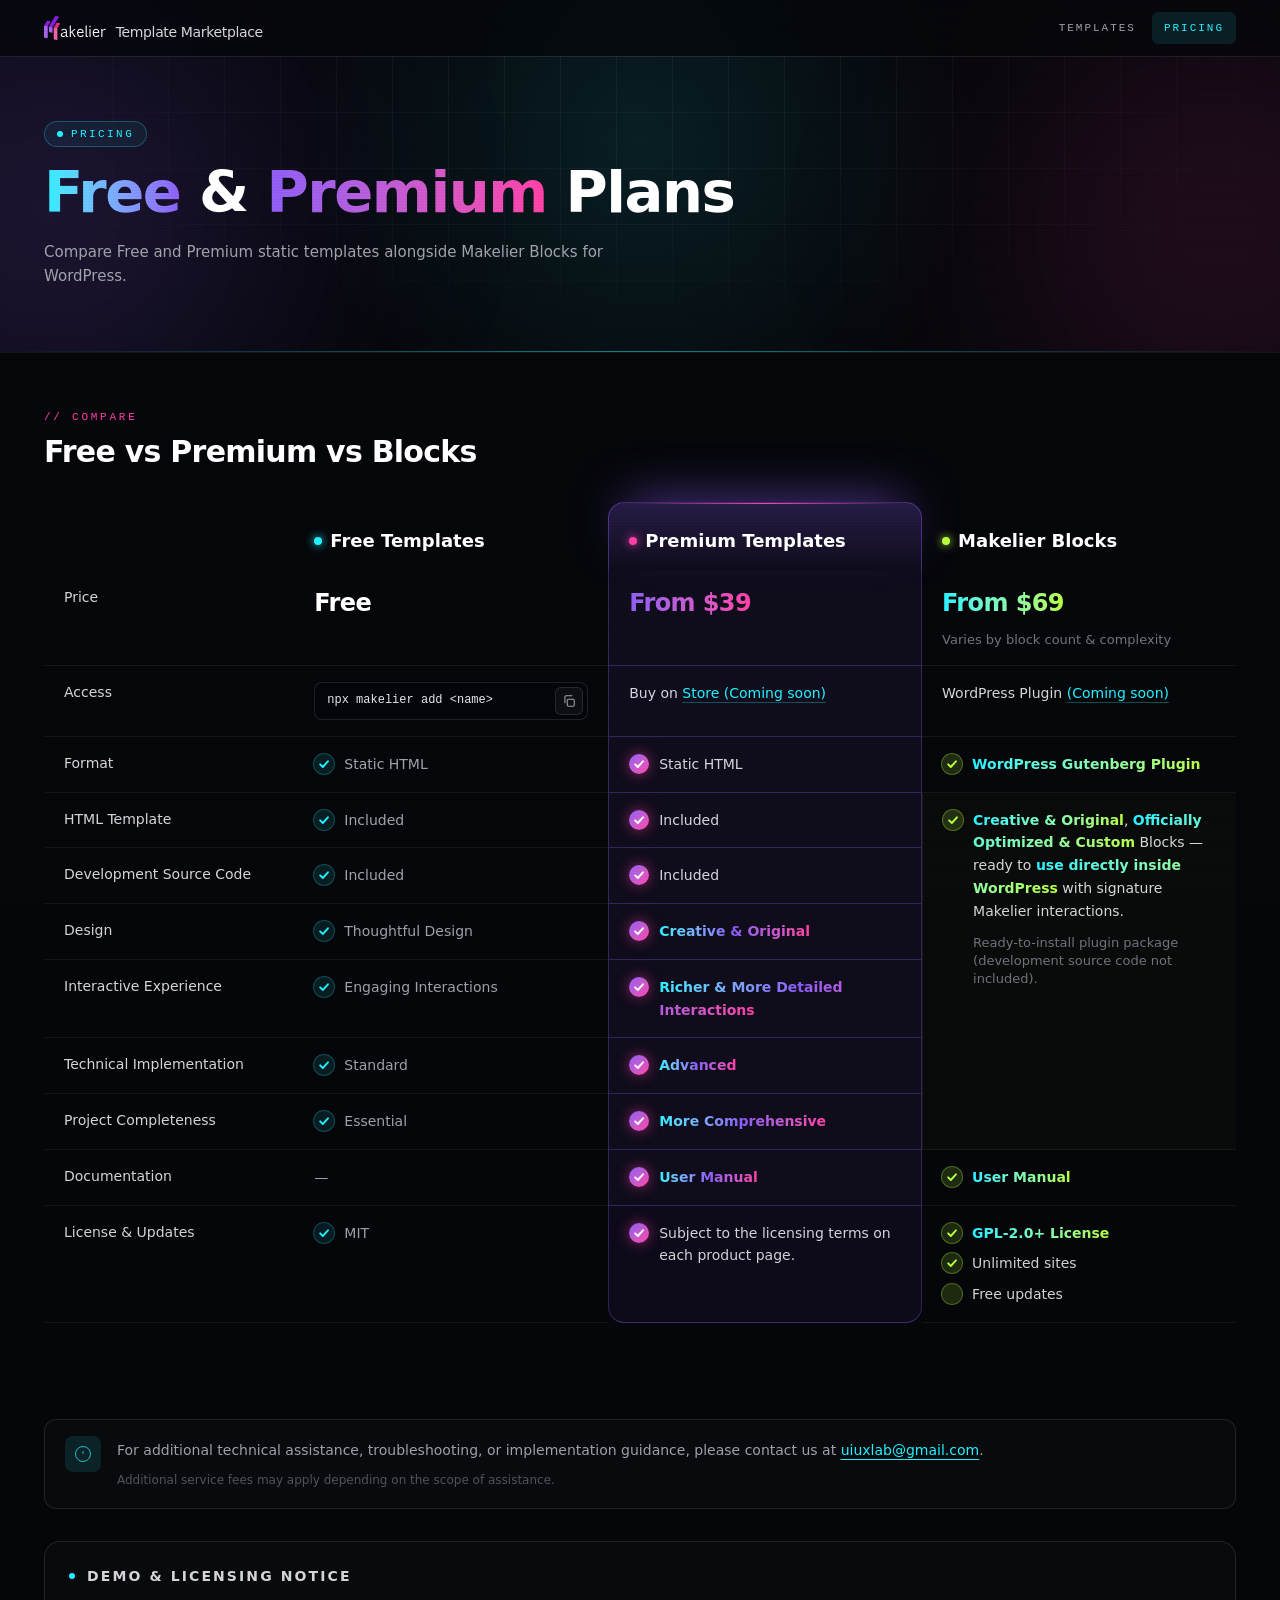
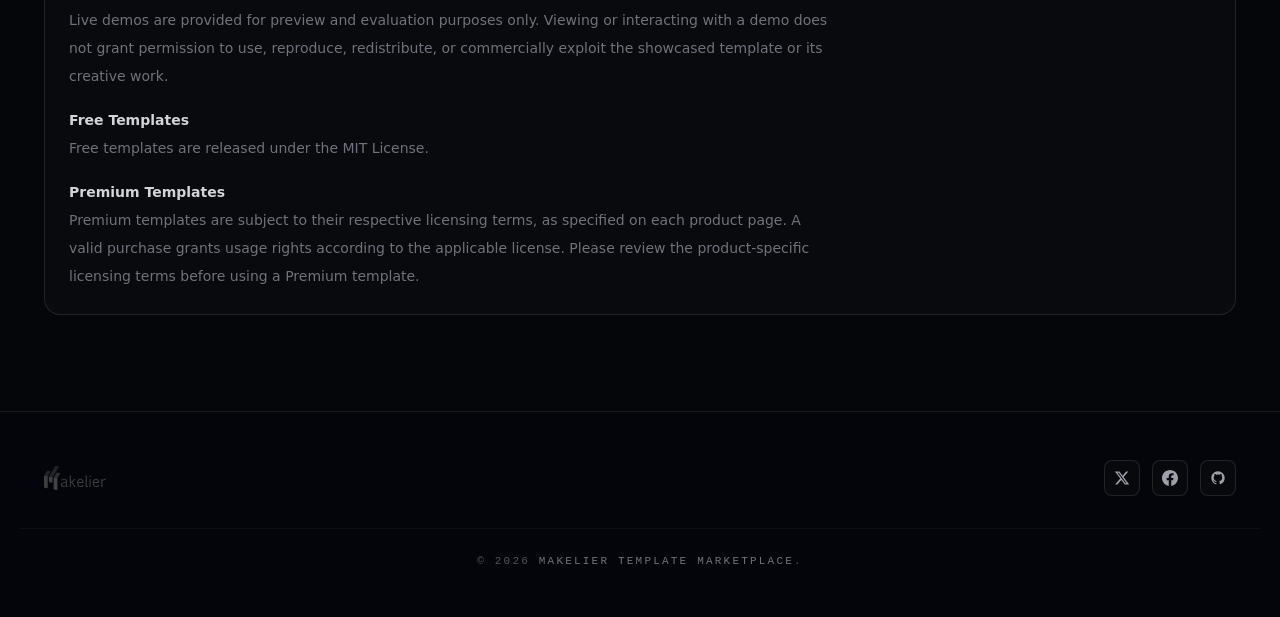
==== commit 7b594b2b: "update" ====
--- a/pricing.html
+++ b/pricing.html
@@ -3,10 +3,12 @@
     <head>
         <meta charset="UTF-8">
         <meta name="viewport" content="width=device-width, initial-scale=1">
-        <meta name="description" content="Compare Free and Premium website templates built with Makelier.">
+        <meta
+            name="description"
+            content="Compare Free and Premium website templates, and Makelier Blocks for WordPress.">
         <title>Pricing - Makelier Template Marketplace</title>
         <link rel="stylesheet" href="./assets/pricing-BvXkjy8L.css">
-        <link rel="stylesheet" href="./assets/preload-helper-pTkv70Gq.css">
+        <link rel="stylesheet" href="./assets/preload-helper-fKOXsXaS.css">
     </head>
     <body class="mkl-page mkl-page--pricing">
         <div
@@ -145,25 +147,23 @@
                         data-hero-in="true"
                         class="mkl:text-[clamp(2.1rem,4.6vw,3.6rem)] mkl:font-extrabold mkl:leading-[1.05] mkl:tracking-tight mkl:text-white"><span><span
                         class="mkl:bg-linear-to-r mkl:from-neon-cyan mkl:to-neon-violet mkl:bg-clip-text mkl:text-transparent">Free</span> &amp; <span
-                        class="mkl:bg-linear-to-r mkl:from-neon-violet mkl:to-neon-pink mkl:bg-clip-text mkl:text-transparent">Premium</span> Templates</span></h1>
+                        class="mkl:bg-linear-to-r mkl:from-neon-violet mkl:to-neon-pink mkl:bg-clip-text mkl:text-transparent">Premium</span> Plans</span></h1>
                     <p
                         data-hero-in="true"
-                        class="mkl:mt-4 mkl:max-w-xl mkl:text-[15px] mkl:leading-relaxed mkl:text-zinc-400">Compare Free and Premium website templates built with Makelier.</p>
+                        class="mkl:mt-4 mkl:max-w-xl mkl:text-[15px] mkl:leading-relaxed mkl:text-zinc-400">Compare Free and Premium static templates alongside Makelier Blocks for WordPress.</p>
                 </div>
             </header>
             <main class="mkl:relative">
                 <section
                     data-component="pricing-table"
-                    class="mkl:mx-auto mkl:w-full mkl:max-w-[1100px] mkl:px-6 mkl:pb-16 mkl:pt-14"
-                    aria-labelledby="mkl-pricing-table-title">
+                    class="mkl-pricing-table-wrapper mkl:mx-auto mkl:w-full mkl:max-w-[1240px] mkl:px-6 mkl:pb-16 mkl:pt-14 lg:mkl:px-12">
                     <div
                         class="mkl:mb-8 mkl:flex mkl:flex-col mkl:gap-4 mkl:sm:flex-row mkl:sm:items-end mkl:sm:justify-between">
                         <div>
                             <p
                                 class="mkl:font-mono mkl:text-[11px] mkl:uppercase mkl:tracking-[.25em] mkl:text-neon-pink">// Compare</p>
                             <h2
-                                id="mkl-pricing-table-title"
-                                class="mkl:mt-2 mkl:text-2xl mkl:font-bold mkl:tracking-tight mkl:text-white mkl:sm:text-3xl">Free vs Premium</h2>
+                                class="mkl:mt-2 mkl:text-2xl mkl:font-bold mkl:tracking-tight mkl:text-white mkl:sm:text-3xl">Free vs Premium vs Blocks</h2>
                         </div>
                         <div class="mkl:flex mkl:flex-wrap mkl:items-center mkl:gap-3">
                             <div
@@ -173,46 +173,49 @@
                                     type="button"
                                     data-view-btn="free"
                                     aria-pressed="true"
-                                    class="mkl:cursor-pointer mkl:rounded-full mkl:px-4 mkl:py-1.5 mkl:font-mono mkl:text-xs mkl:uppercase mkl:tracking-[.14em] mkl:text-zinc-400 mkl:transition-[color,background-color] mkl:aria-pressed:bg-neon-cyan mkl:aria-pressed:text-ink-950">Free</button>
+                                    class="mkl:cursor-pointer mkl:rounded-full mkl:px-3.5 mkl:py-1.5 mkl:font-mono mkl:text-xs mkl:uppercase mkl:tracking-[.14em] mkl:text-zinc-400 mkl:transition-[color,background-color] mkl:aria-pressed:bg-neon-cyan mkl:aria-pressed:text-ink-950">Free</button>
                                 <button
                                     type="button"
                                     data-view-btn="premium"
                                     aria-pressed="false"
-                                    class="mkl:cursor-pointer mkl:rounded-full mkl:px-4 mkl:py-1.5 mkl:font-mono mkl:text-xs mkl:uppercase mkl:tracking-[.14em] mkl:text-zinc-400 mkl:transition-[color,background-color] mkl:aria-pressed:bg-neon-pink mkl:aria-pressed:text-white">Premium</button>
+                                    class="mkl:cursor-pointer mkl:rounded-full mkl:px-3.5 mkl:py-1.5 mkl:font-mono mkl:text-xs mkl:uppercase mkl:tracking-[.14em] mkl:text-zinc-400 mkl:transition-[color,background-color] mkl:aria-pressed:bg-neon-pink mkl:aria-pressed:text-white">Premium</button>
+                                <button
+                                    type="button"
+                                    data-view-btn="blocks"
+                                    aria-pressed="false"
+                                    class="mkl:cursor-pointer mkl:rounded-full mkl:px-3.5 mkl:py-1.5 mkl:font-mono mkl:text-xs mkl:uppercase mkl:tracking-[.14em] mkl:text-zinc-400 mkl:transition-[color,background-color] mkl:aria-pressed:bg-neon-lime mkl:aria-pressed:text-ink-950">Blocks</button>
                             </div>
-                            <button
-                                id="mkl-diff-toggle"
-                                type="button"
-                                role="switch"
-                                aria-checked="false"
-                                class="mkl:group mkl:inline-flex mkl:cursor-pointer mkl:items-center mkl:gap-3 mkl:rounded-full mkl:border mkl:border-white/10 mkl:bg-white/[0.03] mkl:py-1.5 mkl:pl-4 mkl:pr-1.5 mkl:font-mono mkl:text-xs mkl:uppercase mkl:tracking-[.14em] mkl:text-zinc-400 mkl:transition-colors mkl:hover:border-white/25 mkl:hover:text-white mkl:focus-visible:outline-2 mkl:focus-visible:outline-offset-2 mkl:focus-visible:outline-neon-cyan mkl:aria-checked:border-neon-cyan/40 mkl:aria-checked:text-neon-cyan">Differences only<span
-                                class="mkl:relative mkl:h-6 mkl:w-11 mkl:rounded-full mkl:bg-white/10 mkl:transition-colors mkl:duration-300 mkl:group-aria-checked:bg-neon-cyan/80"><span
-                                class="mkl:absolute mkl:left-0.5 mkl:top-0.5 mkl:size-5 mkl:rounded-full mkl:bg-zinc-300 mkl:shadow mkl:transition-all mkl:duration-300 mkl:group-aria-checked:left-[22px] mkl:group-aria-checked:bg-ink-950"></span></span></button>
                         </div>
                     </div>
                     <table
-                        id="mkl-pricing-table"
                         data-view="free"
-                        class="mkl:group/table mkl:w-full mkl:table-fixed mkl:border-separate mkl:border-spacing-0 mkl:text-left">
+                        class="mkl-pricing-table mkl:group/table mkl:w-full mkl:table-fixed mkl:border-separate mkl:border-spacing-0 mkl:text-left">
                         <thead>
                             <tr>
-                                <th scope="col" class="mkl:w-[30%] mkl:p-0 mkl:md:w-[26%]"><span class="mkl:sr-only">Feature</span></th>
+                                <th scope="col" class="mkl:w-[32%] mkl:p-0 mkl:md:w-[21%]"><span class="mkl:sr-only">Feature</span></th>
                                 <th
                                     scope="col"
                                     data-col="free"
-                                    class="mkl:px-4 mkl:pb-4 mkl:pt-2 mkl:align-bottom mkl:md:px-5 mkl:group-data-[focus=premium]/table:opacity-40 mkl:max-md:group-data-[view=premium]/table:hidden"><span
+                                    class="mkl:px-4 mkl:pb-4 mkl:pt-2 mkl:align-bottom mkl:md:px-5 mkl:group-data-[focus=premium]/table:opacity-40 mkl:group-data-[focus=blocks]/table:opacity-40 mkl:max-md:group-data-[view=premium]/table:hidden mkl:max-md:group-data-[view=blocks]/table:hidden"><span
                                     class="mkl:flex mkl:items-center mkl:gap-2 mkl:text-base mkl:font-semibold mkl:text-white mkl:sm:text-lg"><span
-                                    class="mkl:size-2 mkl:rounded-full mkl:bg-neon-cyan mkl:shadow-[0_0_10px_#22f0ff]"
-                                    aria-hidden="true"></span>Free Templates</span></th>
+                                    class="mkl:size-2 mkl:shrink-0 mkl:rounded-full mkl:bg-neon-cyan mkl:shadow-[0_0_10px_#22f0ff]"
+                                    aria-hidden="true"></span><span>Free Templates</span></span></th>
                                 <th
                                     scope="col"
                                     data-col="premium"
-                                    class="mkl:relative mkl:rounded-t-2xl mkl:border-x mkl:border-t mkl:border-neon-violet/40 mkl:bg-linear-to-b mkl:from-neon-violet/25 mkl:to-neon-violet/[0.07] mkl:px-4 mkl:pb-4 mkl:pt-6 mkl:align-bottom mkl:shadow-[0_-18px_50px_-20px_rgba(139,92,246,.7)] mkl:md:px-5 mkl:group-data-[focus=free]/table:opacity-50 mkl:max-md:group-data-[view=free]/table:hidden"><span
+                                    class="mkl:relative mkl:rounded-t-2xl mkl:border-x mkl:border-t mkl:border-neon-violet/40 mkl:bg-linear-to-b mkl:from-neon-violet/25 mkl:to-neon-violet/[0.07] mkl:px-4 mkl:pb-4 mkl:pt-6 mkl:align-bottom mkl:shadow-[0_-18px_50px_-20px_rgba(139,92,246,.7)] mkl:md:px-5 mkl:group-data-[focus=free]/table:opacity-50 mkl:group-data-[focus=blocks]/table:opacity-50 mkl:max-md:group-data-[view=free]/table:hidden mkl:max-md:group-data-[view=blocks]/table:hidden"><span
                                     aria-hidden="true"
                                     class="mkl:absolute mkl:inset-x-6 mkl:top-0 mkl:h-px mkl:bg-linear-to-r mkl:from-transparent mkl:via-neon-pink mkl:to-transparent"></span><span
                                     class="mkl:flex mkl:items-center mkl:gap-2 mkl:text-base mkl:font-semibold mkl:text-white mkl:sm:text-lg"><span
-                                    class="mkl:size-2 mkl:rounded-full mkl:bg-neon-pink mkl:shadow-[0_0_10px_#ff3ea5]"
-                                    aria-hidden="true"></span>Premium Templates</span></th>
+                                    class="mkl:size-2 mkl:shrink-0 mkl:rounded-full mkl:bg-neon-pink mkl:shadow-[0_0_10px_#ff3ea5]"
+                                    aria-hidden="true"></span><span>Premium Templates</span></span></th>
+                                <th
+                                    scope="col"
+                                    data-col="blocks"
+                                    class="mkl:px-4 mkl:pb-4 mkl:pt-2 mkl:align-bottom mkl:md:px-5 mkl:group-data-[focus=free]/table:opacity-40 mkl:group-data-[focus=premium]/table:opacity-40 mkl:max-md:group-data-[view=free]/table:hidden mkl:max-md:group-data-[view=premium]/table:hidden"><span
+                                    class="mkl:flex mkl:items-center mkl:gap-2 mkl:text-base mkl:font-semibold mkl:text-white mkl:sm:text-lg"><span
+                                    class="mkl:size-2 mkl:shrink-0 mkl:rounded-full mkl:bg-neon-lime mkl:shadow-[0_0_10px_#b6ff3b]"
+                                    aria-hidden="true"></span><span>Makelier Blocks</span></span></th>
                             </tr>
                         </thead>
                         <tbody>
@@ -222,15 +225,23 @@
                                     class="mkl:border-b mkl:border-white/[0.06] mkl:px-4 mkl:py-4 mkl:text-left mkl:align-top mkl:text-sm mkl:font-medium mkl:text-zinc-300 mkl:transition-colors mkl:duration-200 mkl:group-hover/row:bg-white/[0.04] mkl:group-hover/row:text-white mkl:group-hover/row:shadow-[inset_2px_0_0_#22f0ff] mkl:md:px-5">Price</th>
                                 <td
                                     data-col="free"
-                                    class="mkl:border-b mkl:border-white/[0.06] mkl:px-4 mkl:py-4 mkl:align-top mkl:text-sm mkl:leading-relaxed mkl:text-zinc-400 mkl:transition-[background-color,opacity,color] mkl:duration-300 mkl:group-hover/row:bg-white/[0.04] mkl:group-hover/row:text-zinc-200 mkl:md:px-5 mkl:group-data-[focus=premium]/table:opacity-40 mkl:max-md:group-data-[view=premium]/table:hidden"><span
+                                    class="mkl:border-b mkl:border-white/[0.06] mkl:px-4 mkl:py-4 mkl:align-top mkl:text-sm mkl:leading-relaxed mkl:text-zinc-400 mkl:transition-[background-color,opacity,color] mkl:duration-300 mkl:group-hover/row:bg-white/[0.04] mkl:group-hover/row:text-zinc-200 mkl:md:px-5 mkl:group-data-[focus=premium]/table:opacity-40 mkl:group-data-[focus=blocks]/table:opacity-40 mkl:max-md:group-data-[view=premium]/table:hidden mkl:max-md:group-data-[view=blocks]/table:hidden"><span
                                     data-component="pricing-table"
                                     class="mkl:text-2xl mkl:font-extrabold mkl:tracking-tight mkl:text-white">Free</span></td>
                                 <td
                                     data-col="premium"
-                                    class="mkl:border-x mkl:border-b mkl:border-neon-violet/30 mkl:bg-neon-violet/[0.07] mkl:px-4 mkl:py-4 mkl:align-top mkl:text-sm mkl:leading-relaxed mkl:text-zinc-300 mkl:transition-[background-color,opacity,color] mkl:duration-300 mkl:group-hover/row:bg-neon-violet/[0.14] mkl:group-hover/row:text-white mkl:md:px-5 mkl:group-data-[focus=free]/table:opacity-50 mkl:max-md:group-data-[view=free]/table:hidden"><span
+                                    class="mkl:border-x mkl:border-b mkl:border-neon-violet/30 mkl:bg-neon-violet/[0.07] mkl:px-4 mkl:py-4 mkl:align-top mkl:text-sm mkl:leading-relaxed mkl:text-zinc-300 mkl:transition-[background-color,opacity,color] mkl:duration-300 mkl:group-hover/row:bg-neon-violet/[0.14] mkl:group-hover/row:text-white mkl:md:px-5 mkl:group-data-[focus=free]/table:opacity-50 mkl:group-data-[focus=blocks]/table:opacity-50 mkl:max-md:group-data-[view=free]/table:hidden mkl:max-md:group-data-[view=blocks]/table:hidden"><span
                                     data-component="pricing-table"
                                     class="mkl:text-2xl mkl:font-extrabold mkl:tracking-tight mkl:text-white"><span
                                     class="mkl:bg-linear-to-r mkl:from-neon-violet mkl:to-neon-pink mkl:bg-clip-text mkl:text-transparent">From $<span data-count="39">39</span></span></span></td>
+                                <td
+                                    data-col="blocks"
+                                    class="mkl:border-b mkl:border-white/[0.06] mkl:px-4 mkl:py-4 mkl:align-top mkl:text-sm mkl:leading-relaxed mkl:text-zinc-300 mkl:transition-[background-color,opacity,color] mkl:duration-300 mkl:group-hover/row:bg-neon-lime/[0.04] mkl:group-hover/row:text-white mkl:md:px-5 mkl:group-data-[focus=free]/table:opacity-40 mkl:group-data-[focus=premium]/table:opacity-40 mkl:max-md:group-data-[view=free]/table:hidden mkl:max-md:group-data-[view=premium]/table:hidden"><span data-component="pricing-table" class="mkl:flex mkl:flex-col mkl:gap-2"><span
+                                    data-component="pricing-table"
+                                    class="mkl:text-2xl mkl:font-extrabold mkl:tracking-tight mkl:text-white"><span
+                                    class="mkl:bg-linear-to-r mkl:from-neon-cyan mkl:to-neon-lime mkl:bg-clip-text mkl:text-transparent">From $<span data-count="69">69</span></span></span><span
+                                    data-component="pricing-table"
+                                    class="mkl:mt-1 mkl:block mkl:text-[13px] mkl:leading-snug mkl:text-zinc-500">Varies by block count &amp; complexity</span></span></td>
                             </tr>
                             <tr data-row="true" data-same="false" class="mkl:group/row">
                                 <th
@@ -238,7 +249,7 @@
                                     class="mkl:border-b mkl:border-white/[0.06] mkl:px-4 mkl:py-4 mkl:text-left mkl:align-top mkl:text-sm mkl:font-medium mkl:text-zinc-300 mkl:transition-colors mkl:duration-200 mkl:group-hover/row:bg-white/[0.04] mkl:group-hover/row:text-white mkl:group-hover/row:shadow-[inset_2px_0_0_#22f0ff] mkl:md:px-5">Access</th>
                                 <td
                                     data-col="free"
-                                    class="mkl:border-b mkl:border-white/[0.06] mkl:px-4 mkl:py-4 mkl:align-top mkl:text-sm mkl:leading-relaxed mkl:text-zinc-400 mkl:transition-[background-color,opacity,color] mkl:duration-300 mkl:group-hover/row:bg-white/[0.04] mkl:group-hover/row:text-zinc-200 mkl:md:px-5 mkl:group-data-[focus=premium]/table:opacity-40 mkl:max-md:group-data-[view=premium]/table:hidden"><span
+                                    class="mkl:border-b mkl:border-white/[0.06] mkl:px-4 mkl:py-4 mkl:align-top mkl:text-sm mkl:leading-relaxed mkl:text-zinc-400 mkl:transition-[background-color,opacity,color] mkl:duration-300 mkl:group-hover/row:bg-white/[0.04] mkl:group-hover/row:text-zinc-200 mkl:md:px-5 mkl:group-data-[focus=premium]/table:opacity-40 mkl:group-data-[focus=blocks]/table:opacity-40 mkl:max-md:group-data-[view=premium]/table:hidden mkl:max-md:group-data-[view=blocks]/table:hidden"><span
                                     data-component="pricing-table"
                                     class="mkl:flex mkl:items-center mkl:gap-2 mkl:rounded-lg mkl:border mkl:border-white/10 mkl:bg-ink-950/70 mkl:py-1 mkl:pl-3 mkl:pr-1 mkl:font-mono mkl:text-[12px]"><code
                                     class="mkl:min-w-0 mkl:flex-1 mkl:overflow-x-auto mkl:whitespace-nowrap mkl:text-zinc-200 mkl:[scrollbar-width:none] mkl:[&amp;::-webkit-scrollbar]:hidden">npx makelier add &lt;name&gt;</code><button
@@ -255,18 +266,67 @@
                                     aria-hidden="true"><rect x="9" y="9" width="12" height="12" rx="2"></rect><path d="M5 15V5a2 2 0 0 1 2-2h10"></path></svg><span class="mkl-copy__label mkl:sr-only" data-label="Copy">Copy</span></button></span></td>
                                 <td
                                     data-col="premium"
-                                    class="mkl:border-x mkl:border-b mkl:border-neon-violet/30 mkl:bg-neon-violet/[0.07] mkl:px-4 mkl:py-4 mkl:align-top mkl:text-sm mkl:leading-relaxed mkl:text-zinc-300 mkl:transition-[background-color,opacity,color] mkl:duration-300 mkl:group-hover/row:bg-neon-violet/[0.14] mkl:group-hover/row:text-white mkl:md:px-5 mkl:group-data-[focus=free]/table:opacity-50 mkl:max-md:group-data-[view=free]/table:hidden"><span>Buy on <a
+                                    class="mkl:border-x mkl:border-b mkl:border-neon-violet/30 mkl:bg-neon-violet/[0.07] mkl:px-4 mkl:py-4 mkl:align-top mkl:text-sm mkl:leading-relaxed mkl:text-zinc-300 mkl:transition-[background-color,opacity,color] mkl:duration-300 mkl:group-hover/row:bg-neon-violet/[0.14] mkl:group-hover/row:text-white mkl:md:px-5 mkl:group-data-[focus=free]/table:opacity-50 mkl:group-data-[focus=blocks]/table:opacity-50 mkl:max-md:group-data-[view=free]/table:hidden mkl:max-md:group-data-[view=blocks]/table:hidden"><span>Buy on <a
                                     data-component="pricing-table"
                                     class="mkl:text-neon-cyan mkl:underline mkl:decoration-neon-cyan/30 mkl:underline-offset-4 mkl:transition-colors mkl:hover:decoration-neon-cyan"
                                     href="#store">Store (Coming soon)</a></span></td>
-                            </tr>
-                            <tr data-row="true" data-same="true" class="mkl:group/row">
+                                <td
+                                    data-col="blocks"
+                                    class="mkl:border-b mkl:border-white/[0.06] mkl:px-4 mkl:py-4 mkl:align-top mkl:text-sm mkl:leading-relaxed mkl:text-zinc-300 mkl:transition-[background-color,opacity,color] mkl:duration-300 mkl:group-hover/row:bg-neon-lime/[0.04] mkl:group-hover/row:text-white mkl:md:px-5 mkl:group-data-[focus=free]/table:opacity-40 mkl:group-data-[focus=premium]/table:opacity-40 mkl:max-md:group-data-[view=free]/table:hidden mkl:max-md:group-data-[view=premium]/table:hidden"><span>WordPress Plugin <a
+                                    data-component="pricing-table"
+                                    class="mkl:text-neon-cyan mkl:underline mkl:decoration-neon-cyan/30 mkl:underline-offset-4 mkl:transition-colors mkl:hover:decoration-neon-cyan"
+                                    href="#store">(Coming soon)</a></span></td>
+                            </tr>
+                            <tr data-row="true" data-same="false" class="mkl:group/row">
+                                <th
+                                    scope="row"
+                                    class="mkl:border-b mkl:border-white/[0.06] mkl:px-4 mkl:py-4 mkl:text-left mkl:align-top mkl:text-sm mkl:font-medium mkl:text-zinc-300 mkl:transition-colors mkl:duration-200 mkl:group-hover/row:bg-white/[0.04] mkl:group-hover/row:text-white mkl:group-hover/row:shadow-[inset_2px_0_0_#22f0ff] mkl:md:px-5">Format</th>
+                                <td
+                                    data-col="free"
+                                    class="mkl:border-b mkl:border-white/[0.06] mkl:px-4 mkl:py-4 mkl:align-top mkl:text-sm mkl:leading-relaxed mkl:text-zinc-400 mkl:transition-[background-color,opacity,color] mkl:duration-300 mkl:group-hover/row:bg-white/[0.04] mkl:group-hover/row:text-zinc-200 mkl:md:px-5 mkl:group-data-[focus=premium]/table:opacity-40 mkl:group-data-[focus=blocks]/table:opacity-40 mkl:max-md:group-data-[view=premium]/table:hidden mkl:max-md:group-data-[view=blocks]/table:hidden"><span data-component="pricing-table" class="mkl:flex mkl:items-start mkl:gap-2.5"><span
+                                    aria-hidden="true"
+                                    class="mkl:mt-px mkl:inline-grid mkl:size-5 mkl:shrink-0 mkl:place-items-center mkl:rounded-full mkl:bg-neon-cyan/10 mkl:text-neon-cyan mkl:ring-1 mkl:ring-neon-cyan/30"><svg
+                                    viewBox="0 0 14 14"
+                                    class="mkl:size-3"
+                                    fill="none"
+                                    stroke="currentColor"
+                                    stroke-width="2.2"
+                                    stroke-linecap="round"
+                                    stroke-linejoin="round"><path data-check="true" pathLength="1" d="M2.5 7.4L5.6 10.5L11.6 3.8"></path></svg></span><span>Static HTML</span></span></td>
+                                <td
+                                    data-col="premium"
+                                    class="mkl:border-x mkl:border-b mkl:border-neon-violet/30 mkl:bg-neon-violet/[0.07] mkl:px-4 mkl:py-4 mkl:align-top mkl:text-sm mkl:leading-relaxed mkl:text-zinc-300 mkl:transition-[background-color,opacity,color] mkl:duration-300 mkl:group-hover/row:bg-neon-violet/[0.14] mkl:group-hover/row:text-white mkl:md:px-5 mkl:group-data-[focus=free]/table:opacity-50 mkl:group-data-[focus=blocks]/table:opacity-50 mkl:max-md:group-data-[view=free]/table:hidden mkl:max-md:group-data-[view=blocks]/table:hidden"><span data-component="pricing-table" class="mkl:flex mkl:items-start mkl:gap-2.5"><span
+                                    aria-hidden="true"
+                                    class="mkl:mt-px mkl:inline-grid mkl:size-5 mkl:shrink-0 mkl:place-items-center mkl:rounded-full mkl:bg-linear-to-br mkl:from-neon-violet mkl:to-neon-pink mkl:text-white mkl:shadow-[0_0_14px_rgba(255,62,165,.55)]"><svg
+                                    viewBox="0 0 14 14"
+                                    class="mkl:size-3"
+                                    fill="none"
+                                    stroke="currentColor"
+                                    stroke-width="2.2"
+                                    stroke-linecap="round"
+                                    stroke-linejoin="round"><path data-check="true" pathLength="1" d="M2.5 7.4L5.6 10.5L11.6 3.8"></path></svg></span><span>Static HTML</span></span></td>
+                                <td
+                                    data-col="blocks"
+                                    class="mkl:border-b mkl:border-white/[0.06] mkl:px-4 mkl:py-4 mkl:align-top mkl:text-sm mkl:leading-relaxed mkl:text-zinc-300 mkl:transition-[background-color,opacity,color] mkl:duration-300 mkl:group-hover/row:bg-neon-lime/[0.04] mkl:group-hover/row:text-white mkl:md:px-5 mkl:group-data-[focus=free]/table:opacity-40 mkl:group-data-[focus=premium]/table:opacity-40 mkl:max-md:group-data-[view=free]/table:hidden mkl:max-md:group-data-[view=premium]/table:hidden"><span data-component="pricing-table" class="mkl:flex mkl:items-start mkl:gap-2.5"><span
+                                    aria-hidden="true"
+                                    class="mkl:mt-px mkl:inline-grid mkl:size-5 mkl:shrink-0 mkl:place-items-center mkl:rounded-full mkl:bg-neon-lime/15 mkl:text-neon-lime mkl:ring-1 mkl:ring-neon-lime/40"><svg
+                                    viewBox="0 0 14 14"
+                                    class="mkl:size-3"
+                                    fill="none"
+                                    stroke="currentColor"
+                                    stroke-width="2.2"
+                                    stroke-linecap="round"
+                                    stroke-linejoin="round"><path data-check="true" pathLength="1" d="M2.5 7.4L5.6 10.5L11.6 3.8"></path></svg></span><span><strong
+                                    data-component="pricing-table"
+                                    class="mkl:bg-linear-to-r mkl:from-neon-cyan mkl:to-neon-lime mkl:bg-clip-text mkl:font-semibold mkl:text-transparent">WordPress Gutenberg Plugin</strong></span></span></td>
+                            </tr>
+                            <tr data-row="true" data-same="false" class="mkl:group/row">
                                 <th
                                     scope="row"
                                     class="mkl:border-b mkl:border-white/[0.06] mkl:px-4 mkl:py-4 mkl:text-left mkl:align-top mkl:text-sm mkl:font-medium mkl:text-zinc-300 mkl:transition-colors mkl:duration-200 mkl:group-hover/row:bg-white/[0.04] mkl:group-hover/row:text-white mkl:group-hover/row:shadow-[inset_2px_0_0_#22f0ff] mkl:md:px-5">HTML Template</th>
                                 <td
                                     data-col="free"
-                                    class="mkl:border-b mkl:border-white/[0.06] mkl:px-4 mkl:py-4 mkl:align-top mkl:text-sm mkl:leading-relaxed mkl:text-zinc-400 mkl:transition-[background-color,opacity,color] mkl:duration-300 mkl:group-hover/row:bg-white/[0.04] mkl:group-hover/row:text-zinc-200 mkl:md:px-5 mkl:group-data-[focus=premium]/table:opacity-40 mkl:max-md:group-data-[view=premium]/table:hidden"><span data-component="pricing-table" class="mkl:flex mkl:items-start mkl:gap-2.5"><span
+                                    class="mkl:border-b mkl:border-white/[0.06] mkl:px-4 mkl:py-4 mkl:align-top mkl:text-sm mkl:leading-relaxed mkl:text-zinc-400 mkl:transition-[background-color,opacity,color] mkl:duration-300 mkl:group-hover/row:bg-white/[0.04] mkl:group-hover/row:text-zinc-200 mkl:md:px-5 mkl:group-data-[focus=premium]/table:opacity-40 mkl:group-data-[focus=blocks]/table:opacity-40 mkl:max-md:group-data-[view=premium]/table:hidden mkl:max-md:group-data-[view=blocks]/table:hidden"><span data-component="pricing-table" class="mkl:flex mkl:items-start mkl:gap-2.5"><span
                                     aria-hidden="true"
                                     class="mkl:mt-px mkl:inline-grid mkl:size-5 mkl:shrink-0 mkl:place-items-center mkl:rounded-full mkl:bg-neon-cyan/10 mkl:text-neon-cyan mkl:ring-1 mkl:ring-neon-cyan/30"><svg
                                     viewBox="0 0 14 14"
@@ -278,7 +338,7 @@
                                     stroke-linejoin="round"><path data-check="true" pathLength="1" d="M2.5 7.4L5.6 10.5L11.6 3.8"></path></svg></span><span>Included</span></span></td>
                                 <td
                                     data-col="premium"
-                                    class="mkl:border-x mkl:border-b mkl:border-neon-violet/30 mkl:bg-neon-violet/[0.07] mkl:px-4 mkl:py-4 mkl:align-top mkl:text-sm mkl:leading-relaxed mkl:text-zinc-300 mkl:transition-[background-color,opacity,color] mkl:duration-300 mkl:group-hover/row:bg-neon-violet/[0.14] mkl:group-hover/row:text-white mkl:md:px-5 mkl:group-data-[focus=free]/table:opacity-50 mkl:max-md:group-data-[view=free]/table:hidden"><span data-component="pricing-table" class="mkl:flex mkl:items-start mkl:gap-2.5"><span
+                                    class="mkl:border-x mkl:border-b mkl:border-neon-violet/30 mkl:bg-neon-violet/[0.07] mkl:px-4 mkl:py-4 mkl:align-top mkl:text-sm mkl:leading-relaxed mkl:text-zinc-300 mkl:transition-[background-color,opacity,color] mkl:duration-300 mkl:group-hover/row:bg-neon-violet/[0.14] mkl:group-hover/row:text-white mkl:md:px-5 mkl:group-data-[focus=free]/table:opacity-50 mkl:group-data-[focus=blocks]/table:opacity-50 mkl:max-md:group-data-[view=free]/table:hidden mkl:max-md:group-data-[view=blocks]/table:hidden"><span data-component="pricing-table" class="mkl:flex mkl:items-start mkl:gap-2.5"><span
                                     aria-hidden="true"
                                     class="mkl:mt-px mkl:inline-grid mkl:size-5 mkl:shrink-0 mkl:place-items-center mkl:rounded-full mkl:bg-linear-to-br mkl:from-neon-violet mkl:to-neon-pink mkl:text-white mkl:shadow-[0_0_14px_rgba(255,62,165,.55)]"><svg
                                     viewBox="0 0 14 14"
@@ -288,14 +348,35 @@
                                     stroke-width="2.2"
                                     stroke-linecap="round"
                                     stroke-linejoin="round"><path data-check="true" pathLength="1" d="M2.5 7.4L5.6 10.5L11.6 3.8"></path></svg></span><span>Included</span></span></td>
-                            </tr>
-                            <tr data-row="true" data-same="true" class="mkl:group/row">
-                                <th
-                                    scope="row"
-                                    class="mkl:border-b mkl:border-white/[0.06] mkl:px-4 mkl:py-4 mkl:text-left mkl:align-top mkl:text-sm mkl:font-medium mkl:text-zinc-300 mkl:transition-colors mkl:duration-200 mkl:group-hover/row:bg-white/[0.04] mkl:group-hover/row:text-white mkl:group-hover/row:shadow-[inset_2px_0_0_#22f0ff] mkl:md:px-5">Component &amp; Page Source Code</th>
-                                <td
-                                    data-col="free"
-                                    class="mkl:border-b mkl:border-white/[0.06] mkl:px-4 mkl:py-4 mkl:align-top mkl:text-sm mkl:leading-relaxed mkl:text-zinc-400 mkl:transition-[background-color,opacity,color] mkl:duration-300 mkl:group-hover/row:bg-white/[0.04] mkl:group-hover/row:text-zinc-200 mkl:md:px-5 mkl:group-data-[focus=premium]/table:opacity-40 mkl:max-md:group-data-[view=premium]/table:hidden"><span data-component="pricing-table" class="mkl:flex mkl:items-start mkl:gap-2.5"><span
+                                <td
+                                    data-col="blocks"
+                                    rowspan="6"
+                                    class="mkl:border-b mkl:border-white/[0.06] mkl:px-4 mkl:py-4 mkl:align-top mkl:text-sm mkl:leading-relaxed mkl:text-zinc-300 mkl:transition-[background-color,opacity,color] mkl:duration-300 mkl:group-hover/row:bg-neon-lime/[0.04] mkl:group-hover/row:text-white mkl:md:px-5 mkl:group-data-[focus=free]/table:opacity-40 mkl:group-data-[focus=premium]/table:opacity-40 mkl:max-md:group-data-[view=free]/table:hidden mkl:max-md:group-data-[view=premium]/table:hidden mkl:border-l mkl:border-white/[0.04] mkl:bg-neon-lime/[0.02] mkl:align-middle"><span data-component="pricing-table" class="mkl:flex mkl:flex-col mkl:gap-2"><span data-component="pricing-table" class="mkl:flex mkl:items-start mkl:gap-2.5"><span
+                                    aria-hidden="true"
+                                    class="mkl:mt-px mkl:inline-grid mkl:size-5 mkl:shrink-0 mkl:place-items-center mkl:rounded-full mkl:bg-neon-lime/15 mkl:text-neon-lime mkl:ring-1 mkl:ring-neon-lime/40"><svg
+                                    viewBox="0 0 14 14"
+                                    class="mkl:size-3"
+                                    fill="none"
+                                    stroke="currentColor"
+                                    stroke-width="2.2"
+                                    stroke-linecap="round"
+                                    stroke-linejoin="round"><path data-check="true" pathLength="1" d="M2.5 7.4L5.6 10.5L11.6 3.8"></path></svg></span><span><span><strong
+                                    data-component="pricing-table"
+                                    class="mkl:bg-linear-to-r mkl:from-neon-cyan mkl:to-neon-lime mkl:bg-clip-text mkl:font-semibold mkl:text-transparent">Creative &amp; Original</strong>, <strong
+                                    data-component="pricing-table"
+                                    class="mkl:bg-linear-to-r mkl:from-neon-cyan mkl:to-neon-lime mkl:bg-clip-text mkl:font-semibold mkl:text-transparent">Officially Optimized &amp; Custom</strong> Blocks — ready to <strong
+                                    data-component="pricing-table"
+                                    class="mkl:bg-linear-to-r mkl:from-neon-cyan mkl:to-neon-lime mkl:bg-clip-text mkl:font-semibold mkl:text-transparent">use directly inside WordPress</strong> with signature Makelier interactions.</span></span></span><span
+                                    data-component="pricing-table"
+                                    class="mkl:mt-1 mkl:block mkl:text-[13px] mkl:leading-snug mkl:text-zinc-500 mkl:pl-[30px]">Ready-to-install plugin package (development source code not included).</span></span></td>
+                            </tr>
+                            <tr data-row="true" data-same="false" class="mkl:group/row">
+                                <th
+                                    scope="row"
+                                    class="mkl:border-b mkl:border-white/[0.06] mkl:px-4 mkl:py-4 mkl:text-left mkl:align-top mkl:text-sm mkl:font-medium mkl:text-zinc-300 mkl:transition-colors mkl:duration-200 mkl:group-hover/row:bg-white/[0.04] mkl:group-hover/row:text-white mkl:group-hover/row:shadow-[inset_2px_0_0_#22f0ff] mkl:md:px-5">Development Source Code</th>
+                                <td
+                                    data-col="free"
+                                    class="mkl:border-b mkl:border-white/[0.06] mkl:px-4 mkl:py-4 mkl:align-top mkl:text-sm mkl:leading-relaxed mkl:text-zinc-400 mkl:transition-[background-color,opacity,color] mkl:duration-300 mkl:group-hover/row:bg-white/[0.04] mkl:group-hover/row:text-zinc-200 mkl:md:px-5 mkl:group-data-[focus=premium]/table:opacity-40 mkl:group-data-[focus=blocks]/table:opacity-40 mkl:max-md:group-data-[view=premium]/table:hidden mkl:max-md:group-data-[view=blocks]/table:hidden"><span data-component="pricing-table" class="mkl:flex mkl:items-start mkl:gap-2.5"><span
                                     aria-hidden="true"
                                     class="mkl:mt-px mkl:inline-grid mkl:size-5 mkl:shrink-0 mkl:place-items-center mkl:rounded-full mkl:bg-neon-cyan/10 mkl:text-neon-cyan mkl:ring-1 mkl:ring-neon-cyan/30"><svg
                                     viewBox="0 0 14 14"
@@ -307,7 +388,7 @@
                                     stroke-linejoin="round"><path data-check="true" pathLength="1" d="M2.5 7.4L5.6 10.5L11.6 3.8"></path></svg></span><span>Included</span></span></td>
                                 <td
                                     data-col="premium"
-                                    class="mkl:border-x mkl:border-b mkl:border-neon-violet/30 mkl:bg-neon-violet/[0.07] mkl:px-4 mkl:py-4 mkl:align-top mkl:text-sm mkl:leading-relaxed mkl:text-zinc-300 mkl:transition-[background-color,opacity,color] mkl:duration-300 mkl:group-hover/row:bg-neon-violet/[0.14] mkl:group-hover/row:text-white mkl:md:px-5 mkl:group-data-[focus=free]/table:opacity-50 mkl:max-md:group-data-[view=free]/table:hidden"><span data-component="pricing-table" class="mkl:flex mkl:items-start mkl:gap-2.5"><span
+                                    class="mkl:border-x mkl:border-b mkl:border-neon-violet/30 mkl:bg-neon-violet/[0.07] mkl:px-4 mkl:py-4 mkl:align-top mkl:text-sm mkl:leading-relaxed mkl:text-zinc-300 mkl:transition-[background-color,opacity,color] mkl:duration-300 mkl:group-hover/row:bg-neon-violet/[0.14] mkl:group-hover/row:text-white mkl:md:px-5 mkl:group-data-[focus=free]/table:opacity-50 mkl:group-data-[focus=blocks]/table:opacity-50 mkl:max-md:group-data-[view=free]/table:hidden mkl:max-md:group-data-[view=blocks]/table:hidden"><span data-component="pricing-table" class="mkl:flex mkl:items-start mkl:gap-2.5"><span
                                     aria-hidden="true"
                                     class="mkl:mt-px mkl:inline-grid mkl:size-5 mkl:shrink-0 mkl:place-items-center mkl:rounded-full mkl:bg-linear-to-br mkl:from-neon-violet mkl:to-neon-pink mkl:text-white mkl:shadow-[0_0_14px_rgba(255,62,165,.55)]"><svg
                                     viewBox="0 0 14 14"
@@ -324,7 +405,7 @@
                                     class="mkl:border-b mkl:border-white/[0.06] mkl:px-4 mkl:py-4 mkl:text-left mkl:align-top mkl:text-sm mkl:font-medium mkl:text-zinc-300 mkl:transition-colors mkl:duration-200 mkl:group-hover/row:bg-white/[0.04] mkl:group-hover/row:text-white mkl:group-hover/row:shadow-[inset_2px_0_0_#22f0ff] mkl:md:px-5">Design</th>
                                 <td
                                     data-col="free"
-                                    class="mkl:border-b mkl:border-white/[0.06] mkl:px-4 mkl:py-4 mkl:align-top mkl:text-sm mkl:leading-relaxed mkl:text-zinc-400 mkl:transition-[background-color,opacity,color] mkl:duration-300 mkl:group-hover/row:bg-white/[0.04] mkl:group-hover/row:text-zinc-200 mkl:md:px-5 mkl:group-data-[focus=premium]/table:opacity-40 mkl:max-md:group-data-[view=premium]/table:hidden"><span data-component="pricing-table" class="mkl:flex mkl:items-start mkl:gap-2.5"><span
+                                    class="mkl:border-b mkl:border-white/[0.06] mkl:px-4 mkl:py-4 mkl:align-top mkl:text-sm mkl:leading-relaxed mkl:text-zinc-400 mkl:transition-[background-color,opacity,color] mkl:duration-300 mkl:group-hover/row:bg-white/[0.04] mkl:group-hover/row:text-zinc-200 mkl:md:px-5 mkl:group-data-[focus=premium]/table:opacity-40 mkl:group-data-[focus=blocks]/table:opacity-40 mkl:max-md:group-data-[view=premium]/table:hidden mkl:max-md:group-data-[view=blocks]/table:hidden"><span data-component="pricing-table" class="mkl:flex mkl:items-start mkl:gap-2.5"><span
                                     aria-hidden="true"
                                     class="mkl:mt-px mkl:inline-grid mkl:size-5 mkl:shrink-0 mkl:place-items-center mkl:rounded-full mkl:bg-neon-cyan/10 mkl:text-neon-cyan mkl:ring-1 mkl:ring-neon-cyan/30"><svg
                                     viewBox="0 0 14 14"
@@ -336,7 +417,7 @@
                                     stroke-linejoin="round"><path data-check="true" pathLength="1" d="M2.5 7.4L5.6 10.5L11.6 3.8"></path></svg></span><span>Thoughtful Design</span></span></td>
                                 <td
                                     data-col="premium"
-                                    class="mkl:border-x mkl:border-b mkl:border-neon-violet/30 mkl:bg-neon-violet/[0.07] mkl:px-4 mkl:py-4 mkl:align-top mkl:text-sm mkl:leading-relaxed mkl:text-zinc-300 mkl:transition-[background-color,opacity,color] mkl:duration-300 mkl:group-hover/row:bg-neon-violet/[0.14] mkl:group-hover/row:text-white mkl:md:px-5 mkl:group-data-[focus=free]/table:opacity-50 mkl:max-md:group-data-[view=free]/table:hidden"><span data-component="pricing-table" class="mkl:flex mkl:items-start mkl:gap-2.5"><span
+                                    class="mkl:border-x mkl:border-b mkl:border-neon-violet/30 mkl:bg-neon-violet/[0.07] mkl:px-4 mkl:py-4 mkl:align-top mkl:text-sm mkl:leading-relaxed mkl:text-zinc-300 mkl:transition-[background-color,opacity,color] mkl:duration-300 mkl:group-hover/row:bg-neon-violet/[0.14] mkl:group-hover/row:text-white mkl:md:px-5 mkl:group-data-[focus=free]/table:opacity-50 mkl:group-data-[focus=blocks]/table:opacity-50 mkl:max-md:group-data-[view=free]/table:hidden mkl:max-md:group-data-[view=blocks]/table:hidden"><span data-component="pricing-table" class="mkl:flex mkl:items-start mkl:gap-2.5"><span
                                     aria-hidden="true"
                                     class="mkl:mt-px mkl:inline-grid mkl:size-5 mkl:shrink-0 mkl:place-items-center mkl:rounded-full mkl:bg-linear-to-br mkl:from-neon-violet mkl:to-neon-pink mkl:text-white mkl:shadow-[0_0_14px_rgba(255,62,165,.55)]"><svg
                                     viewBox="0 0 14 14"
@@ -355,7 +436,7 @@
                                     class="mkl:border-b mkl:border-white/[0.06] mkl:px-4 mkl:py-4 mkl:text-left mkl:align-top mkl:text-sm mkl:font-medium mkl:text-zinc-300 mkl:transition-colors mkl:duration-200 mkl:group-hover/row:bg-white/[0.04] mkl:group-hover/row:text-white mkl:group-hover/row:shadow-[inset_2px_0_0_#22f0ff] mkl:md:px-5">Interactive Experience</th>
                                 <td
                                     data-col="free"
-                                    class="mkl:border-b mkl:border-white/[0.06] mkl:px-4 mkl:py-4 mkl:align-top mkl:text-sm mkl:leading-relaxed mkl:text-zinc-400 mkl:transition-[background-color,opacity,color] mkl:duration-300 mkl:group-hover/row:bg-white/[0.04] mkl:group-hover/row:text-zinc-200 mkl:md:px-5 mkl:group-data-[focus=premium]/table:opacity-40 mkl:max-md:group-data-[view=premium]/table:hidden"><span data-component="pricing-table" class="mkl:flex mkl:items-start mkl:gap-2.5"><span
+                                    class="mkl:border-b mkl:border-white/[0.06] mkl:px-4 mkl:py-4 mkl:align-top mkl:text-sm mkl:leading-relaxed mkl:text-zinc-400 mkl:transition-[background-color,opacity,color] mkl:duration-300 mkl:group-hover/row:bg-white/[0.04] mkl:group-hover/row:text-zinc-200 mkl:md:px-5 mkl:group-data-[focus=premium]/table:opacity-40 mkl:group-data-[focus=blocks]/table:opacity-40 mkl:max-md:group-data-[view=premium]/table:hidden mkl:max-md:group-data-[view=blocks]/table:hidden"><span data-component="pricing-table" class="mkl:flex mkl:items-start mkl:gap-2.5"><span
                                     aria-hidden="true"
                                     class="mkl:mt-px mkl:inline-grid mkl:size-5 mkl:shrink-0 mkl:place-items-center mkl:rounded-full mkl:bg-neon-cyan/10 mkl:text-neon-cyan mkl:ring-1 mkl:ring-neon-cyan/30"><svg
                                     viewBox="0 0 14 14"
@@ -367,7 +448,7 @@
                                     stroke-linejoin="round"><path data-check="true" pathLength="1" d="M2.5 7.4L5.6 10.5L11.6 3.8"></path></svg></span><span>Engaging Interactions</span></span></td>
                                 <td
                                     data-col="premium"
-                                    class="mkl:border-x mkl:border-b mkl:border-neon-violet/30 mkl:bg-neon-violet/[0.07] mkl:px-4 mkl:py-4 mkl:align-top mkl:text-sm mkl:leading-relaxed mkl:text-zinc-300 mkl:transition-[background-color,opacity,color] mkl:duration-300 mkl:group-hover/row:bg-neon-violet/[0.14] mkl:group-hover/row:text-white mkl:md:px-5 mkl:group-data-[focus=free]/table:opacity-50 mkl:max-md:group-data-[view=free]/table:hidden"><span data-component="pricing-table" class="mkl:flex mkl:items-start mkl:gap-2.5"><span
+                                    class="mkl:border-x mkl:border-b mkl:border-neon-violet/30 mkl:bg-neon-violet/[0.07] mkl:px-4 mkl:py-4 mkl:align-top mkl:text-sm mkl:leading-relaxed mkl:text-zinc-300 mkl:transition-[background-color,opacity,color] mkl:duration-300 mkl:group-hover/row:bg-neon-violet/[0.14] mkl:group-hover/row:text-white mkl:md:px-5 mkl:group-data-[focus=free]/table:opacity-50 mkl:group-data-[focus=blocks]/table:opacity-50 mkl:max-md:group-data-[view=free]/table:hidden mkl:max-md:group-data-[view=blocks]/table:hidden"><span data-component="pricing-table" class="mkl:flex mkl:items-start mkl:gap-2.5"><span
                                     aria-hidden="true"
                                     class="mkl:mt-px mkl:inline-grid mkl:size-5 mkl:shrink-0 mkl:place-items-center mkl:rounded-full mkl:bg-linear-to-br mkl:from-neon-violet mkl:to-neon-pink mkl:text-white mkl:shadow-[0_0_14px_rgba(255,62,165,.55)]"><svg
                                     viewBox="0 0 14 14"
@@ -386,7 +467,7 @@
                                     class="mkl:border-b mkl:border-white/[0.06] mkl:px-4 mkl:py-4 mkl:text-left mkl:align-top mkl:text-sm mkl:font-medium mkl:text-zinc-300 mkl:transition-colors mkl:duration-200 mkl:group-hover/row:bg-white/[0.04] mkl:group-hover/row:text-white mkl:group-hover/row:shadow-[inset_2px_0_0_#22f0ff] mkl:md:px-5">Technical Implementation</th>
                                 <td
                                     data-col="free"
-                                    class="mkl:border-b mkl:border-white/[0.06] mkl:px-4 mkl:py-4 mkl:align-top mkl:text-sm mkl:leading-relaxed mkl:text-zinc-400 mkl:transition-[background-color,opacity,color] mkl:duration-300 mkl:group-hover/row:bg-white/[0.04] mkl:group-hover/row:text-zinc-200 mkl:md:px-5 mkl:group-data-[focus=premium]/table:opacity-40 mkl:max-md:group-data-[view=premium]/table:hidden"><span data-component="pricing-table" class="mkl:flex mkl:items-start mkl:gap-2.5"><span
+                                    class="mkl:border-b mkl:border-white/[0.06] mkl:px-4 mkl:py-4 mkl:align-top mkl:text-sm mkl:leading-relaxed mkl:text-zinc-400 mkl:transition-[background-color,opacity,color] mkl:duration-300 mkl:group-hover/row:bg-white/[0.04] mkl:group-hover/row:text-zinc-200 mkl:md:px-5 mkl:group-data-[focus=premium]/table:opacity-40 mkl:group-data-[focus=blocks]/table:opacity-40 mkl:max-md:group-data-[view=premium]/table:hidden mkl:max-md:group-data-[view=blocks]/table:hidden"><span data-component="pricing-table" class="mkl:flex mkl:items-start mkl:gap-2.5"><span
                                     aria-hidden="true"
                                     class="mkl:mt-px mkl:inline-grid mkl:size-5 mkl:shrink-0 mkl:place-items-center mkl:rounded-full mkl:bg-neon-cyan/10 mkl:text-neon-cyan mkl:ring-1 mkl:ring-neon-cyan/30"><svg
                                     viewBox="0 0 14 14"
@@ -398,7 +479,7 @@
                                     stroke-linejoin="round"><path data-check="true" pathLength="1" d="M2.5 7.4L5.6 10.5L11.6 3.8"></path></svg></span><span>Standard</span></span></td>
                                 <td
                                     data-col="premium"
-                                    class="mkl:border-x mkl:border-b mkl:border-neon-violet/30 mkl:bg-neon-violet/[0.07] mkl:px-4 mkl:py-4 mkl:align-top mkl:text-sm mkl:leading-relaxed mkl:text-zinc-300 mkl:transition-[background-color,opacity,color] mkl:duration-300 mkl:group-hover/row:bg-neon-violet/[0.14] mkl:group-hover/row:text-white mkl:md:px-5 mkl:group-data-[focus=free]/table:opacity-50 mkl:max-md:group-data-[view=free]/table:hidden"><span data-component="pricing-table" class="mkl:flex mkl:items-start mkl:gap-2.5"><span
+                                    class="mkl:border-x mkl:border-b mkl:border-neon-violet/30 mkl:bg-neon-violet/[0.07] mkl:px-4 mkl:py-4 mkl:align-top mkl:text-sm mkl:leading-relaxed mkl:text-zinc-300 mkl:transition-[background-color,opacity,color] mkl:duration-300 mkl:group-hover/row:bg-neon-violet/[0.14] mkl:group-hover/row:text-white mkl:md:px-5 mkl:group-data-[focus=free]/table:opacity-50 mkl:group-data-[focus=blocks]/table:opacity-50 mkl:max-md:group-data-[view=free]/table:hidden mkl:max-md:group-data-[view=blocks]/table:hidden"><span data-component="pricing-table" class="mkl:flex mkl:items-start mkl:gap-2.5"><span
                                     aria-hidden="true"
                                     class="mkl:mt-px mkl:inline-grid mkl:size-5 mkl:shrink-0 mkl:place-items-center mkl:rounded-full mkl:bg-linear-to-br mkl:from-neon-violet mkl:to-neon-pink mkl:text-white mkl:shadow-[0_0_14px_rgba(255,62,165,.55)]"><svg
                                     viewBox="0 0 14 14"
@@ -417,7 +498,7 @@
                                     class="mkl:border-b mkl:border-white/[0.06] mkl:px-4 mkl:py-4 mkl:text-left mkl:align-top mkl:text-sm mkl:font-medium mkl:text-zinc-300 mkl:transition-colors mkl:duration-200 mkl:group-hover/row:bg-white/[0.04] mkl:group-hover/row:text-white mkl:group-hover/row:shadow-[inset_2px_0_0_#22f0ff] mkl:md:px-5">Project Completeness</th>
                                 <td
                                     data-col="free"
-                                    class="mkl:border-b mkl:border-white/[0.06] mkl:px-4 mkl:py-4 mkl:align-top mkl:text-sm mkl:leading-relaxed mkl:text-zinc-400 mkl:transition-[background-color,opacity,color] mkl:duration-300 mkl:group-hover/row:bg-white/[0.04] mkl:group-hover/row:text-zinc-200 mkl:md:px-5 mkl:group-data-[focus=premium]/table:opacity-40 mkl:max-md:group-data-[view=premium]/table:hidden"><span data-component="pricing-table" class="mkl:flex mkl:items-start mkl:gap-2.5"><span
+                                    class="mkl:border-b mkl:border-white/[0.06] mkl:px-4 mkl:py-4 mkl:align-top mkl:text-sm mkl:leading-relaxed mkl:text-zinc-400 mkl:transition-[background-color,opacity,color] mkl:duration-300 mkl:group-hover/row:bg-white/[0.04] mkl:group-hover/row:text-zinc-200 mkl:md:px-5 mkl:group-data-[focus=premium]/table:opacity-40 mkl:group-data-[focus=blocks]/table:opacity-40 mkl:max-md:group-data-[view=premium]/table:hidden mkl:max-md:group-data-[view=blocks]/table:hidden"><span data-component="pricing-table" class="mkl:flex mkl:items-start mkl:gap-2.5"><span
                                     aria-hidden="true"
                                     class="mkl:mt-px mkl:inline-grid mkl:size-5 mkl:shrink-0 mkl:place-items-center mkl:rounded-full mkl:bg-neon-cyan/10 mkl:text-neon-cyan mkl:ring-1 mkl:ring-neon-cyan/30"><svg
                                     viewBox="0 0 14 14"
@@ -429,7 +510,7 @@
                                     stroke-linejoin="round"><path data-check="true" pathLength="1" d="M2.5 7.4L5.6 10.5L11.6 3.8"></path></svg></span><span>Essential</span></span></td>
                                 <td
                                     data-col="premium"
-                                    class="mkl:border-x mkl:border-b mkl:border-neon-violet/30 mkl:bg-neon-violet/[0.07] mkl:px-4 mkl:py-4 mkl:align-top mkl:text-sm mkl:leading-relaxed mkl:text-zinc-300 mkl:transition-[background-color,opacity,color] mkl:duration-300 mkl:group-hover/row:bg-neon-violet/[0.14] mkl:group-hover/row:text-white mkl:md:px-5 mkl:group-data-[focus=free]/table:opacity-50 mkl:max-md:group-data-[view=free]/table:hidden"><span data-component="pricing-table" class="mkl:flex mkl:items-start mkl:gap-2.5"><span
+                                    class="mkl:border-x mkl:border-b mkl:border-neon-violet/30 mkl:bg-neon-violet/[0.07] mkl:px-4 mkl:py-4 mkl:align-top mkl:text-sm mkl:leading-relaxed mkl:text-zinc-300 mkl:transition-[background-color,opacity,color] mkl:duration-300 mkl:group-hover/row:bg-neon-violet/[0.14] mkl:group-hover/row:text-white mkl:md:px-5 mkl:group-data-[focus=free]/table:opacity-50 mkl:group-data-[focus=blocks]/table:opacity-50 mkl:max-md:group-data-[view=free]/table:hidden mkl:max-md:group-data-[view=blocks]/table:hidden"><span data-component="pricing-table" class="mkl:flex mkl:items-start mkl:gap-2.5"><span
                                     aria-hidden="true"
                                     class="mkl:mt-px mkl:inline-grid mkl:size-5 mkl:shrink-0 mkl:place-items-center mkl:rounded-full mkl:bg-linear-to-br mkl:from-neon-violet mkl:to-neon-pink mkl:text-white mkl:shadow-[0_0_14px_rgba(255,62,165,.55)]"><svg
                                     viewBox="0 0 14 14"
@@ -448,10 +529,10 @@
                                     class="mkl:border-b mkl:border-white/[0.06] mkl:px-4 mkl:py-4 mkl:text-left mkl:align-top mkl:text-sm mkl:font-medium mkl:text-zinc-300 mkl:transition-colors mkl:duration-200 mkl:group-hover/row:bg-white/[0.04] mkl:group-hover/row:text-white mkl:group-hover/row:shadow-[inset_2px_0_0_#22f0ff] mkl:md:px-5">Documentation</th>
                                 <td
                                     data-col="free"
-                                    class="mkl:border-b mkl:border-white/[0.06] mkl:px-4 mkl:py-4 mkl:align-top mkl:text-sm mkl:leading-relaxed mkl:text-zinc-400 mkl:transition-[background-color,opacity,color] mkl:duration-300 mkl:group-hover/row:bg-white/[0.04] mkl:group-hover/row:text-zinc-200 mkl:md:px-5 mkl:group-data-[focus=premium]/table:opacity-40 mkl:max-md:group-data-[view=premium]/table:hidden">—</td>
-                                <td
-                                    data-col="premium"
-                                    class="mkl:border-x mkl:border-b mkl:border-neon-violet/30 mkl:bg-neon-violet/[0.07] mkl:px-4 mkl:py-4 mkl:align-top mkl:text-sm mkl:leading-relaxed mkl:text-zinc-300 mkl:transition-[background-color,opacity,color] mkl:duration-300 mkl:group-hover/row:bg-neon-violet/[0.14] mkl:group-hover/row:text-white mkl:md:px-5 mkl:group-data-[focus=free]/table:opacity-50 mkl:max-md:group-data-[view=free]/table:hidden mkl:rounded-b-2xl mkl:border-b-neon-violet/40"><span data-component="pricing-table" class="mkl:flex mkl:flex-col mkl:gap-2"><span data-component="pricing-table" class="mkl:flex mkl:items-start mkl:gap-2.5"><span
+                                    class="mkl:border-b mkl:border-white/[0.06] mkl:px-4 mkl:py-4 mkl:align-top mkl:text-sm mkl:leading-relaxed mkl:text-zinc-400 mkl:transition-[background-color,opacity,color] mkl:duration-300 mkl:group-hover/row:bg-white/[0.04] mkl:group-hover/row:text-zinc-200 mkl:md:px-5 mkl:group-data-[focus=premium]/table:opacity-40 mkl:group-data-[focus=blocks]/table:opacity-40 mkl:max-md:group-data-[view=premium]/table:hidden mkl:max-md:group-data-[view=blocks]/table:hidden">—</td>
+                                <td
+                                    data-col="premium"
+                                    class="mkl:border-x mkl:border-b mkl:border-neon-violet/30 mkl:bg-neon-violet/[0.07] mkl:px-4 mkl:py-4 mkl:align-top mkl:text-sm mkl:leading-relaxed mkl:text-zinc-300 mkl:transition-[background-color,opacity,color] mkl:duration-300 mkl:group-hover/row:bg-neon-violet/[0.14] mkl:group-hover/row:text-white mkl:md:px-5 mkl:group-data-[focus=free]/table:opacity-50 mkl:group-data-[focus=blocks]/table:opacity-50 mkl:max-md:group-data-[view=free]/table:hidden mkl:max-md:group-data-[view=blocks]/table:hidden"><span data-component="pricing-table" class="mkl:flex mkl:flex-col mkl:gap-2"><span data-component="pricing-table" class="mkl:flex mkl:items-start mkl:gap-2.5"><span
                                     aria-hidden="true"
                                     class="mkl:mt-px mkl:inline-grid mkl:size-5 mkl:shrink-0 mkl:place-items-center mkl:rounded-full mkl:bg-linear-to-br mkl:from-neon-violet mkl:to-neon-pink mkl:text-white mkl:shadow-[0_0_14px_rgba(255,62,165,.55)]"><svg
                                     viewBox="0 0 14 14"
@@ -462,9 +543,12 @@
                                     stroke-linecap="round"
                                     stroke-linejoin="round"><path data-check="true" pathLength="1" d="M2.5 7.4L5.6 10.5L11.6 3.8"></path></svg></span><span><strong
                                     data-component="pricing-table"
-                                    class="mkl:bg-linear-to-r mkl:from-neon-cyan mkl:via-neon-violet mkl:to-neon-pink mkl:bg-clip-text mkl:font-semibold mkl:text-transparent">Getting Started</strong></span></span><span data-component="pricing-table" class="mkl:flex mkl:items-start mkl:gap-2.5"><span
-                                    aria-hidden="true"
-                                    class="mkl:mt-px mkl:inline-grid mkl:size-5 mkl:shrink-0 mkl:place-items-center mkl:rounded-full mkl:bg-linear-to-br mkl:from-neon-violet mkl:to-neon-pink mkl:text-white mkl:shadow-[0_0_14px_rgba(255,62,165,.55)]"><svg
+                                    class="mkl:bg-linear-to-r mkl:from-neon-cyan mkl:via-neon-violet mkl:to-neon-pink mkl:bg-clip-text mkl:font-semibold mkl:text-transparent">User Manual</strong></span></span></span></td>
+                                <td
+                                    data-col="blocks"
+                                    class="mkl:border-b mkl:border-white/[0.06] mkl:px-4 mkl:py-4 mkl:align-top mkl:text-sm mkl:leading-relaxed mkl:text-zinc-300 mkl:transition-[background-color,opacity,color] mkl:duration-300 mkl:group-hover/row:bg-neon-lime/[0.04] mkl:group-hover/row:text-white mkl:md:px-5 mkl:group-data-[focus=free]/table:opacity-40 mkl:group-data-[focus=premium]/table:opacity-40 mkl:max-md:group-data-[view=free]/table:hidden mkl:max-md:group-data-[view=premium]/table:hidden"><span data-component="pricing-table" class="mkl:flex mkl:items-start mkl:gap-2.5"><span
+                                    aria-hidden="true"
+                                    class="mkl:mt-px mkl:inline-grid mkl:size-5 mkl:shrink-0 mkl:place-items-center mkl:rounded-full mkl:bg-neon-lime/15 mkl:text-neon-lime mkl:ring-1 mkl:ring-neon-lime/40"><svg
                                     viewBox="0 0 14 14"
                                     class="mkl:size-3"
                                     fill="none"
@@ -473,7 +557,68 @@
                                     stroke-linecap="round"
                                     stroke-linejoin="round"><path data-check="true" pathLength="1" d="M2.5 7.4L5.6 10.5L11.6 3.8"></path></svg></span><span><strong
                                     data-component="pricing-table"
-                                    class="mkl:bg-linear-to-r mkl:from-neon-cyan mkl:via-neon-violet mkl:to-neon-pink mkl:bg-clip-text mkl:font-semibold mkl:text-transparent">Source Guide</strong></span></span></span></td>
+                                    class="mkl:bg-linear-to-r mkl:from-neon-cyan mkl:to-neon-lime mkl:bg-clip-text mkl:font-semibold mkl:text-transparent">User Manual</strong></span></span></td>
+                            </tr>
+                            <tr data-row="true" data-same="false" class="mkl:group/row">
+                                <th
+                                    scope="row"
+                                    class="mkl:border-b mkl:border-white/[0.06] mkl:px-4 mkl:py-4 mkl:text-left mkl:align-top mkl:text-sm mkl:font-medium mkl:text-zinc-300 mkl:transition-colors mkl:duration-200 mkl:group-hover/row:bg-white/[0.04] mkl:group-hover/row:text-white mkl:group-hover/row:shadow-[inset_2px_0_0_#22f0ff] mkl:md:px-5">License &amp; Updates</th>
+                                <td
+                                    data-col="free"
+                                    class="mkl:border-b mkl:border-white/[0.06] mkl:px-4 mkl:py-4 mkl:align-top mkl:text-sm mkl:leading-relaxed mkl:text-zinc-400 mkl:transition-[background-color,opacity,color] mkl:duration-300 mkl:group-hover/row:bg-white/[0.04] mkl:group-hover/row:text-zinc-200 mkl:md:px-5 mkl:group-data-[focus=premium]/table:opacity-40 mkl:group-data-[focus=blocks]/table:opacity-40 mkl:max-md:group-data-[view=premium]/table:hidden mkl:max-md:group-data-[view=blocks]/table:hidden"><span data-component="pricing-table" class="mkl:flex mkl:items-start mkl:gap-2.5"><span
+                                    aria-hidden="true"
+                                    class="mkl:mt-px mkl:inline-grid mkl:size-5 mkl:shrink-0 mkl:place-items-center mkl:rounded-full mkl:bg-neon-cyan/10 mkl:text-neon-cyan mkl:ring-1 mkl:ring-neon-cyan/30"><svg
+                                    viewBox="0 0 14 14"
+                                    class="mkl:size-3"
+                                    fill="none"
+                                    stroke="currentColor"
+                                    stroke-width="2.2"
+                                    stroke-linecap="round"
+                                    stroke-linejoin="round"><path data-check="true" pathLength="1" d="M2.5 7.4L5.6 10.5L11.6 3.8"></path></svg></span><span>MIT</span></span></td>
+                                <td
+                                    data-col="premium"
+                                    class="mkl:border-x mkl:border-b mkl:border-neon-violet/30 mkl:bg-neon-violet/[0.07] mkl:px-4 mkl:py-4 mkl:align-top mkl:text-sm mkl:leading-relaxed mkl:text-zinc-300 mkl:transition-[background-color,opacity,color] mkl:duration-300 mkl:group-hover/row:bg-neon-violet/[0.14] mkl:group-hover/row:text-white mkl:md:px-5 mkl:group-data-[focus=free]/table:opacity-50 mkl:group-data-[focus=blocks]/table:opacity-50 mkl:max-md:group-data-[view=free]/table:hidden mkl:max-md:group-data-[view=blocks]/table:hidden mkl:rounded-b-2xl mkl:border-b-neon-violet/40"><span data-component="pricing-table" class="mkl:flex mkl:items-start mkl:gap-2.5"><span
+                                    aria-hidden="true"
+                                    class="mkl:mt-px mkl:inline-grid mkl:size-5 mkl:shrink-0 mkl:place-items-center mkl:rounded-full mkl:bg-linear-to-br mkl:from-neon-violet mkl:to-neon-pink mkl:text-white mkl:shadow-[0_0_14px_rgba(255,62,165,.55)]"><svg
+                                    viewBox="0 0 14 14"
+                                    class="mkl:size-3"
+                                    fill="none"
+                                    stroke="currentColor"
+                                    stroke-width="2.2"
+                                    stroke-linecap="round"
+                                    stroke-linejoin="round"><path data-check="true" pathLength="1" d="M2.5 7.4L5.6 10.5L11.6 3.8"></path></svg></span><span>Subject to the licensing terms on each product page.</span></span></td>
+                                <td
+                                    data-col="blocks"
+                                    class="mkl:border-b mkl:border-white/[0.06] mkl:px-4 mkl:py-4 mkl:align-top mkl:text-sm mkl:leading-relaxed mkl:text-zinc-300 mkl:transition-[background-color,opacity,color] mkl:duration-300 mkl:group-hover/row:bg-neon-lime/[0.04] mkl:group-hover/row:text-white mkl:md:px-5 mkl:group-data-[focus=free]/table:opacity-40 mkl:group-data-[focus=premium]/table:opacity-40 mkl:max-md:group-data-[view=free]/table:hidden mkl:max-md:group-data-[view=premium]/table:hidden"><span data-component="pricing-table" class="mkl:flex mkl:flex-col mkl:gap-2"><span data-component="pricing-table" class="mkl:flex mkl:items-start mkl:gap-2.5"><span
+                                    aria-hidden="true"
+                                    class="mkl:mt-px mkl:inline-grid mkl:size-5 mkl:shrink-0 mkl:place-items-center mkl:rounded-full mkl:bg-neon-lime/15 mkl:text-neon-lime mkl:ring-1 mkl:ring-neon-lime/40"><svg
+                                    viewBox="0 0 14 14"
+                                    class="mkl:size-3"
+                                    fill="none"
+                                    stroke="currentColor"
+                                    stroke-width="2.2"
+                                    stroke-linecap="round"
+                                    stroke-linejoin="round"><path data-check="true" pathLength="1" d="M2.5 7.4L5.6 10.5L11.6 3.8"></path></svg></span><span><strong
+                                    data-component="pricing-table"
+                                    class="mkl:bg-linear-to-r mkl:from-neon-cyan mkl:to-neon-lime mkl:bg-clip-text mkl:font-semibold mkl:text-transparent">GPL-2.0+ License</strong></span></span><span data-component="pricing-table" class="mkl:flex mkl:items-start mkl:gap-2.5"><span
+                                    aria-hidden="true"
+                                    class="mkl:mt-px mkl:inline-grid mkl:size-5 mkl:shrink-0 mkl:place-items-center mkl:rounded-full mkl:bg-neon-lime/15 mkl:text-neon-lime mkl:ring-1 mkl:ring-neon-lime/40"><svg
+                                    viewBox="0 0 14 14"
+                                    class="mkl:size-3"
+                                    fill="none"
+                                    stroke="currentColor"
+                                    stroke-width="2.2"
+                                    stroke-linecap="round"
+                                    stroke-linejoin="round"><path data-check="true" pathLength="1" d="M2.5 7.4L5.6 10.5L11.6 3.8"></path></svg></span><span>Unlimited sites</span></span><span data-component="pricing-table" class="mkl:flex mkl:items-start mkl:gap-2.5"><span
+                                    aria-hidden="true"
+                                    class="mkl:mt-px mkl:inline-grid mkl:size-5 mkl:shrink-0 mkl:place-items-center mkl:rounded-full mkl:bg-neon-lime/15 mkl:text-neon-lime mkl:ring-1 mkl:ring-neon-lime/40"><svg
+                                    viewBox="0 0 14 14"
+                                    class="mkl:size-3"
+                                    fill="none"
+                                    stroke="currentColor"
+                                    stroke-width="2.2"
+                                    stroke-linecap="round"
+                                    stroke-linejoin="round"><path data-check="true" pathLength="1" d="M2.5 7.4L5.6 10.5L11.6 3.8"></path></svg></span><span>Free updates</span></span></span></td>
                             </tr>
                         </tbody>
                     </table>
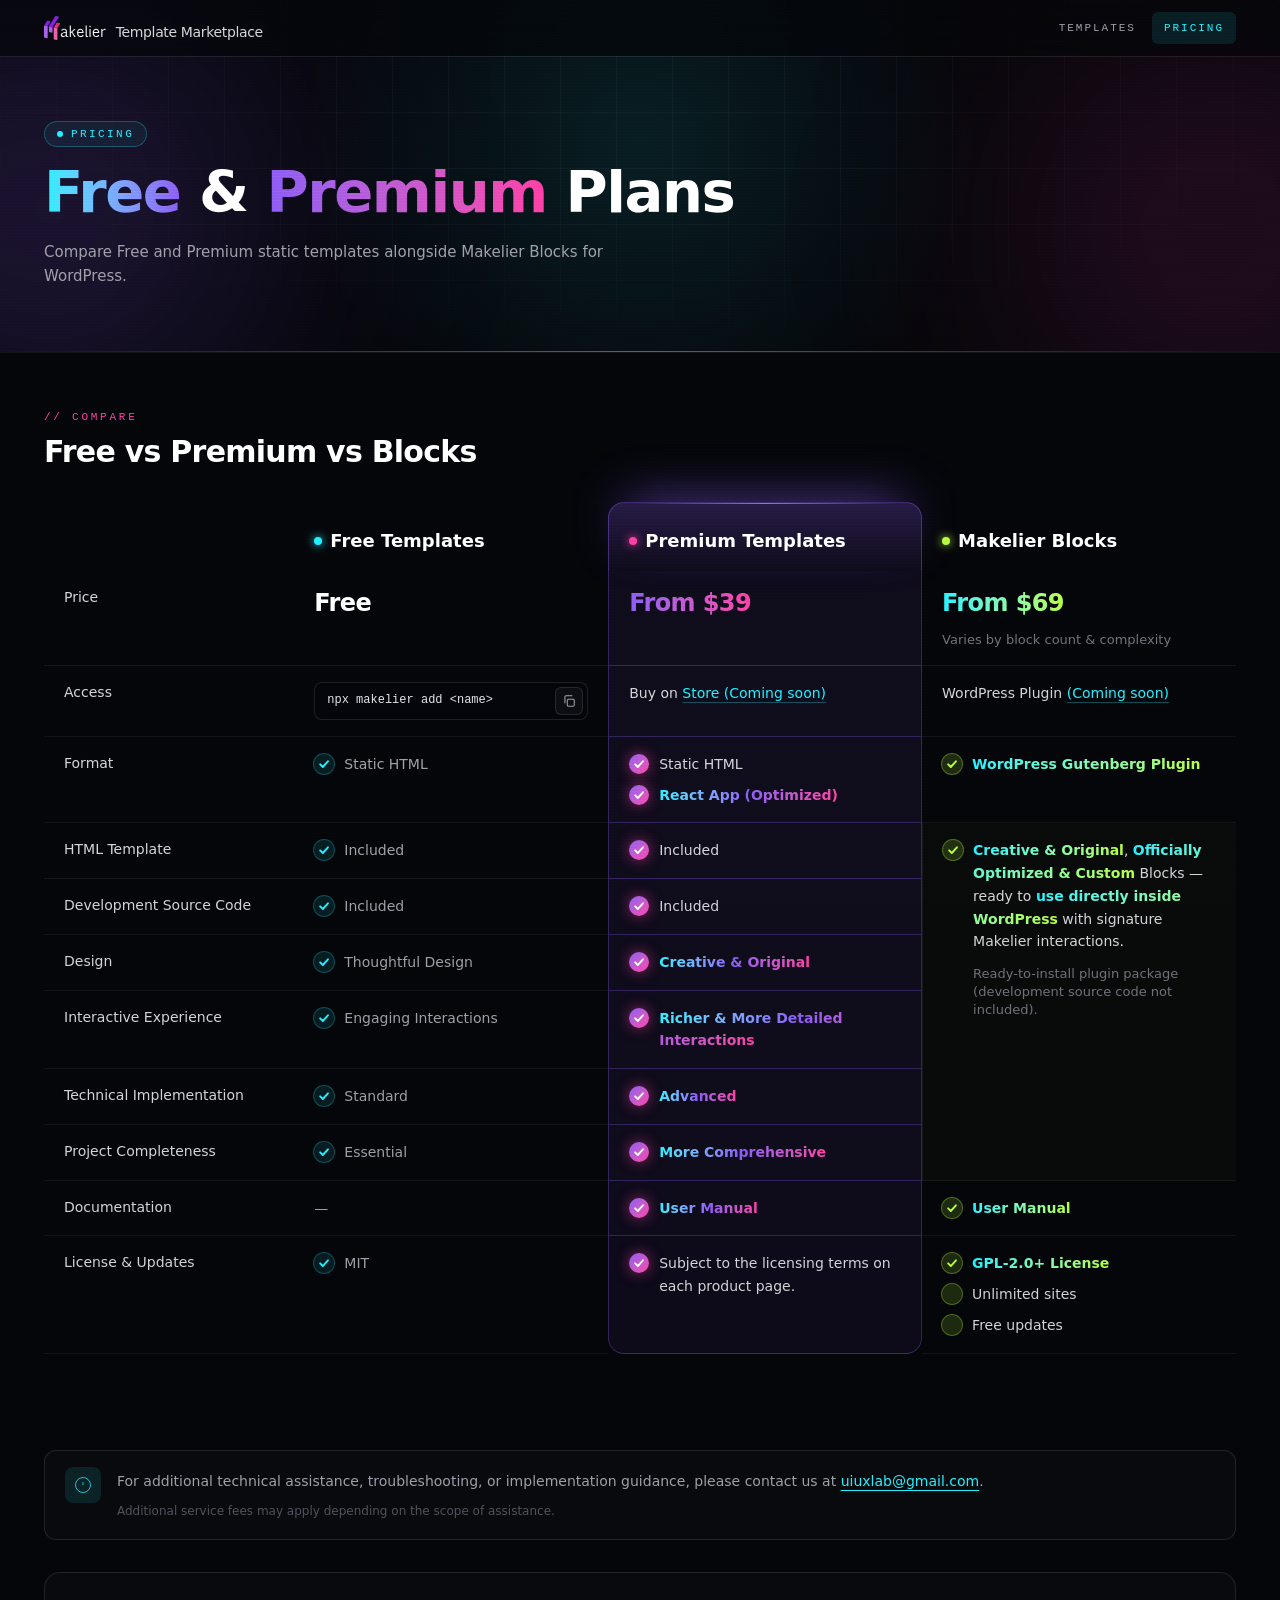
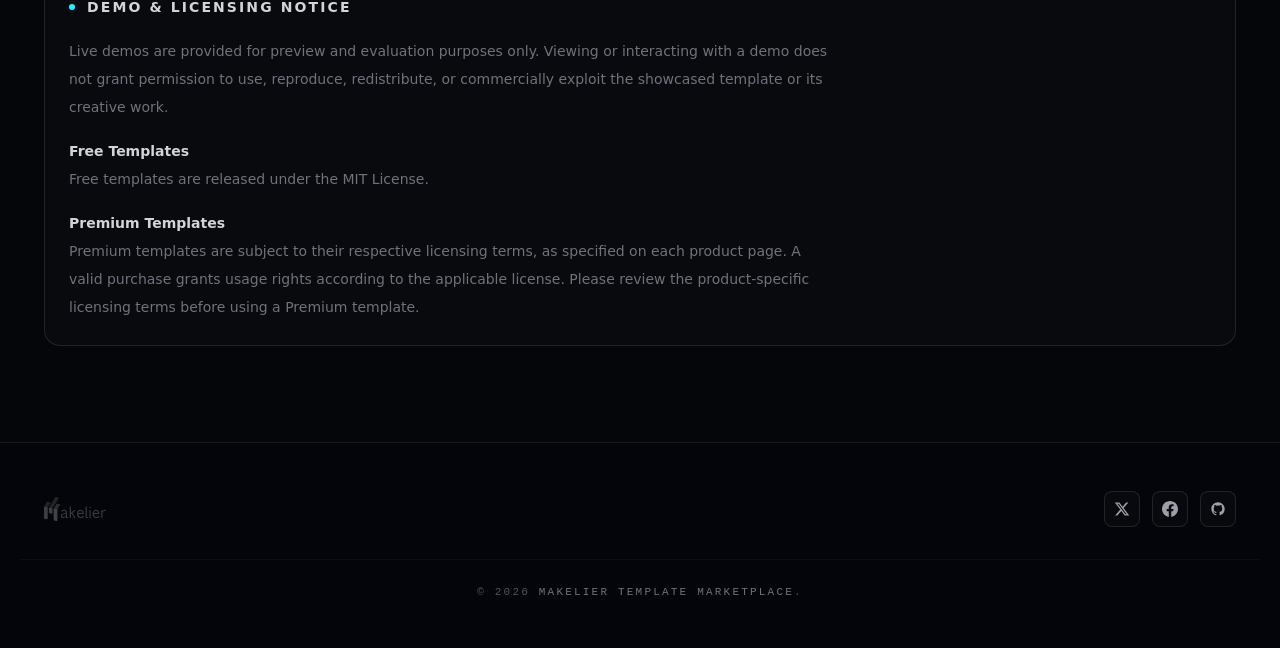
==== commit 555d82a9: "update" ====
--- a/pricing.html
+++ b/pricing.html
@@ -295,16 +295,27 @@
                                     stroke-linejoin="round"><path data-check="true" pathLength="1" d="M2.5 7.4L5.6 10.5L11.6 3.8"></path></svg></span><span>Static HTML</span></span></td>
                                 <td
                                     data-col="premium"
-                                    class="mkl:border-x mkl:border-b mkl:border-neon-violet/30 mkl:bg-neon-violet/[0.07] mkl:px-4 mkl:py-4 mkl:align-top mkl:text-sm mkl:leading-relaxed mkl:text-zinc-300 mkl:transition-[background-color,opacity,color] mkl:duration-300 mkl:group-hover/row:bg-neon-violet/[0.14] mkl:group-hover/row:text-white mkl:md:px-5 mkl:group-data-[focus=free]/table:opacity-50 mkl:group-data-[focus=blocks]/table:opacity-50 mkl:max-md:group-data-[view=free]/table:hidden mkl:max-md:group-data-[view=blocks]/table:hidden"><span data-component="pricing-table" class="mkl:flex mkl:items-start mkl:gap-2.5"><span
-                                    aria-hidden="true"
-                                    class="mkl:mt-px mkl:inline-grid mkl:size-5 mkl:shrink-0 mkl:place-items-center mkl:rounded-full mkl:bg-linear-to-br mkl:from-neon-violet mkl:to-neon-pink mkl:text-white mkl:shadow-[0_0_14px_rgba(255,62,165,.55)]"><svg
-                                    viewBox="0 0 14 14"
-                                    class="mkl:size-3"
-                                    fill="none"
-                                    stroke="currentColor"
-                                    stroke-width="2.2"
-                                    stroke-linecap="round"
-                                    stroke-linejoin="round"><path data-check="true" pathLength="1" d="M2.5 7.4L5.6 10.5L11.6 3.8"></path></svg></span><span>Static HTML</span></span></td>
+                                    class="mkl:border-x mkl:border-b mkl:border-neon-violet/30 mkl:bg-neon-violet/[0.07] mkl:px-4 mkl:py-4 mkl:align-top mkl:text-sm mkl:leading-relaxed mkl:text-zinc-300 mkl:transition-[background-color,opacity,color] mkl:duration-300 mkl:group-hover/row:bg-neon-violet/[0.14] mkl:group-hover/row:text-white mkl:md:px-5 mkl:group-data-[focus=free]/table:opacity-50 mkl:group-data-[focus=blocks]/table:opacity-50 mkl:max-md:group-data-[view=free]/table:hidden mkl:max-md:group-data-[view=blocks]/table:hidden"><span data-component="pricing-table" class="mkl:flex mkl:flex-col mkl:gap-2"><span data-component="pricing-table" class="mkl:flex mkl:items-start mkl:gap-2.5"><span
+                                    aria-hidden="true"
+                                    class="mkl:mt-px mkl:inline-grid mkl:size-5 mkl:shrink-0 mkl:place-items-center mkl:rounded-full mkl:bg-linear-to-br mkl:from-neon-violet mkl:to-neon-pink mkl:text-white mkl:shadow-[0_0_14px_rgba(255,62,165,.55)]"><svg
+                                    viewBox="0 0 14 14"
+                                    class="mkl:size-3"
+                                    fill="none"
+                                    stroke="currentColor"
+                                    stroke-width="2.2"
+                                    stroke-linecap="round"
+                                    stroke-linejoin="round"><path data-check="true" pathLength="1" d="M2.5 7.4L5.6 10.5L11.6 3.8"></path></svg></span><span>Static HTML</span></span><span data-component="pricing-table" class="mkl:flex mkl:items-start mkl:gap-2.5"><span
+                                    aria-hidden="true"
+                                    class="mkl:mt-px mkl:inline-grid mkl:size-5 mkl:shrink-0 mkl:place-items-center mkl:rounded-full mkl:bg-linear-to-br mkl:from-neon-violet mkl:to-neon-pink mkl:text-white mkl:shadow-[0_0_14px_rgba(255,62,165,.55)]"><svg
+                                    viewBox="0 0 14 14"
+                                    class="mkl:size-3"
+                                    fill="none"
+                                    stroke="currentColor"
+                                    stroke-width="2.2"
+                                    stroke-linecap="round"
+                                    stroke-linejoin="round"><path data-check="true" pathLength="1" d="M2.5 7.4L5.6 10.5L11.6 3.8"></path></svg></span><span><strong
+                                    data-component="pricing-table"
+                                    class="mkl:bg-linear-to-r mkl:from-neon-cyan mkl:via-neon-violet mkl:to-neon-pink mkl:bg-clip-text mkl:font-semibold mkl:text-transparent">React App (Optimized)</strong></span></span></span></td>
                                 <td
                                     data-col="blocks"
                                     class="mkl:border-b mkl:border-white/[0.06] mkl:px-4 mkl:py-4 mkl:align-top mkl:text-sm mkl:leading-relaxed mkl:text-zinc-300 mkl:transition-[background-color,opacity,color] mkl:duration-300 mkl:group-hover/row:bg-neon-lime/[0.04] mkl:group-hover/row:text-white mkl:md:px-5 mkl:group-data-[focus=free]/table:opacity-40 mkl:group-data-[focus=premium]/table:opacity-40 mkl:max-md:group-data-[view=free]/table:hidden mkl:max-md:group-data-[view=premium]/table:hidden"><span data-component="pricing-table" class="mkl:flex mkl:items-start mkl:gap-2.5"><span
